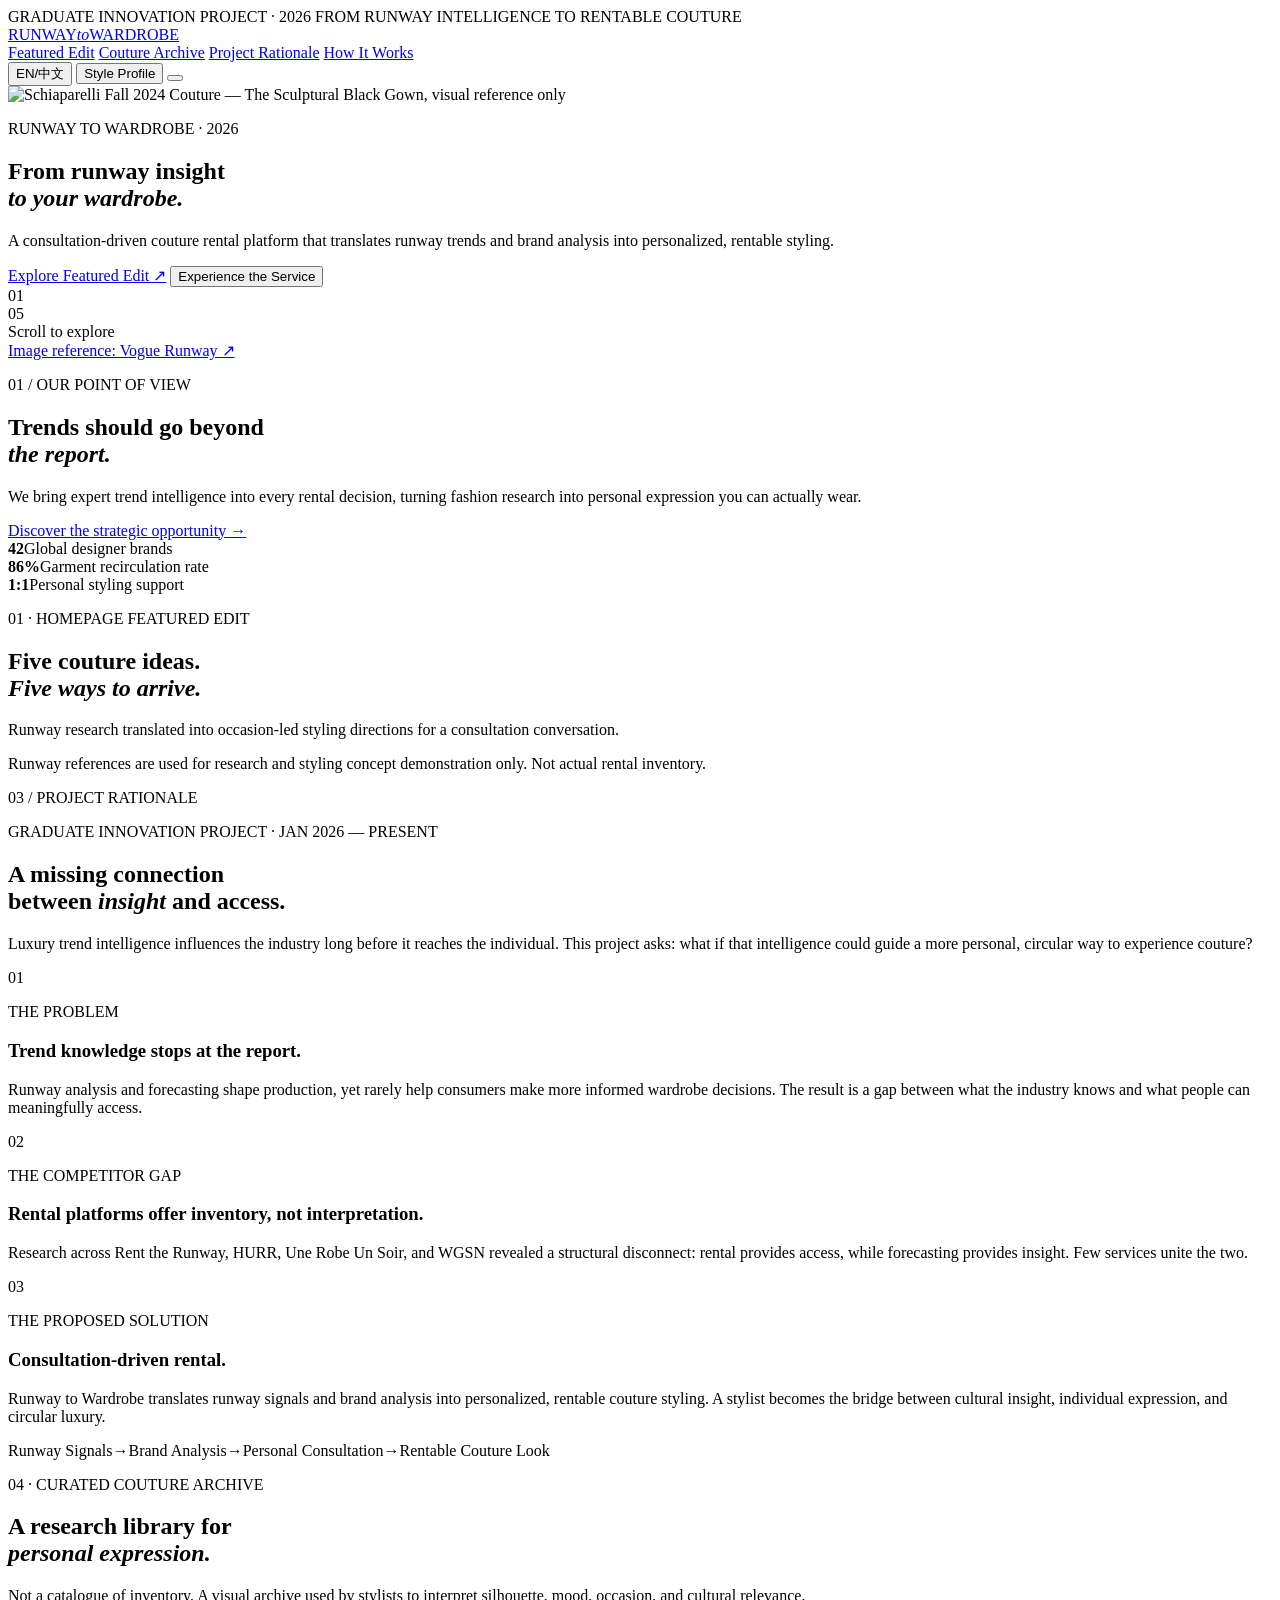
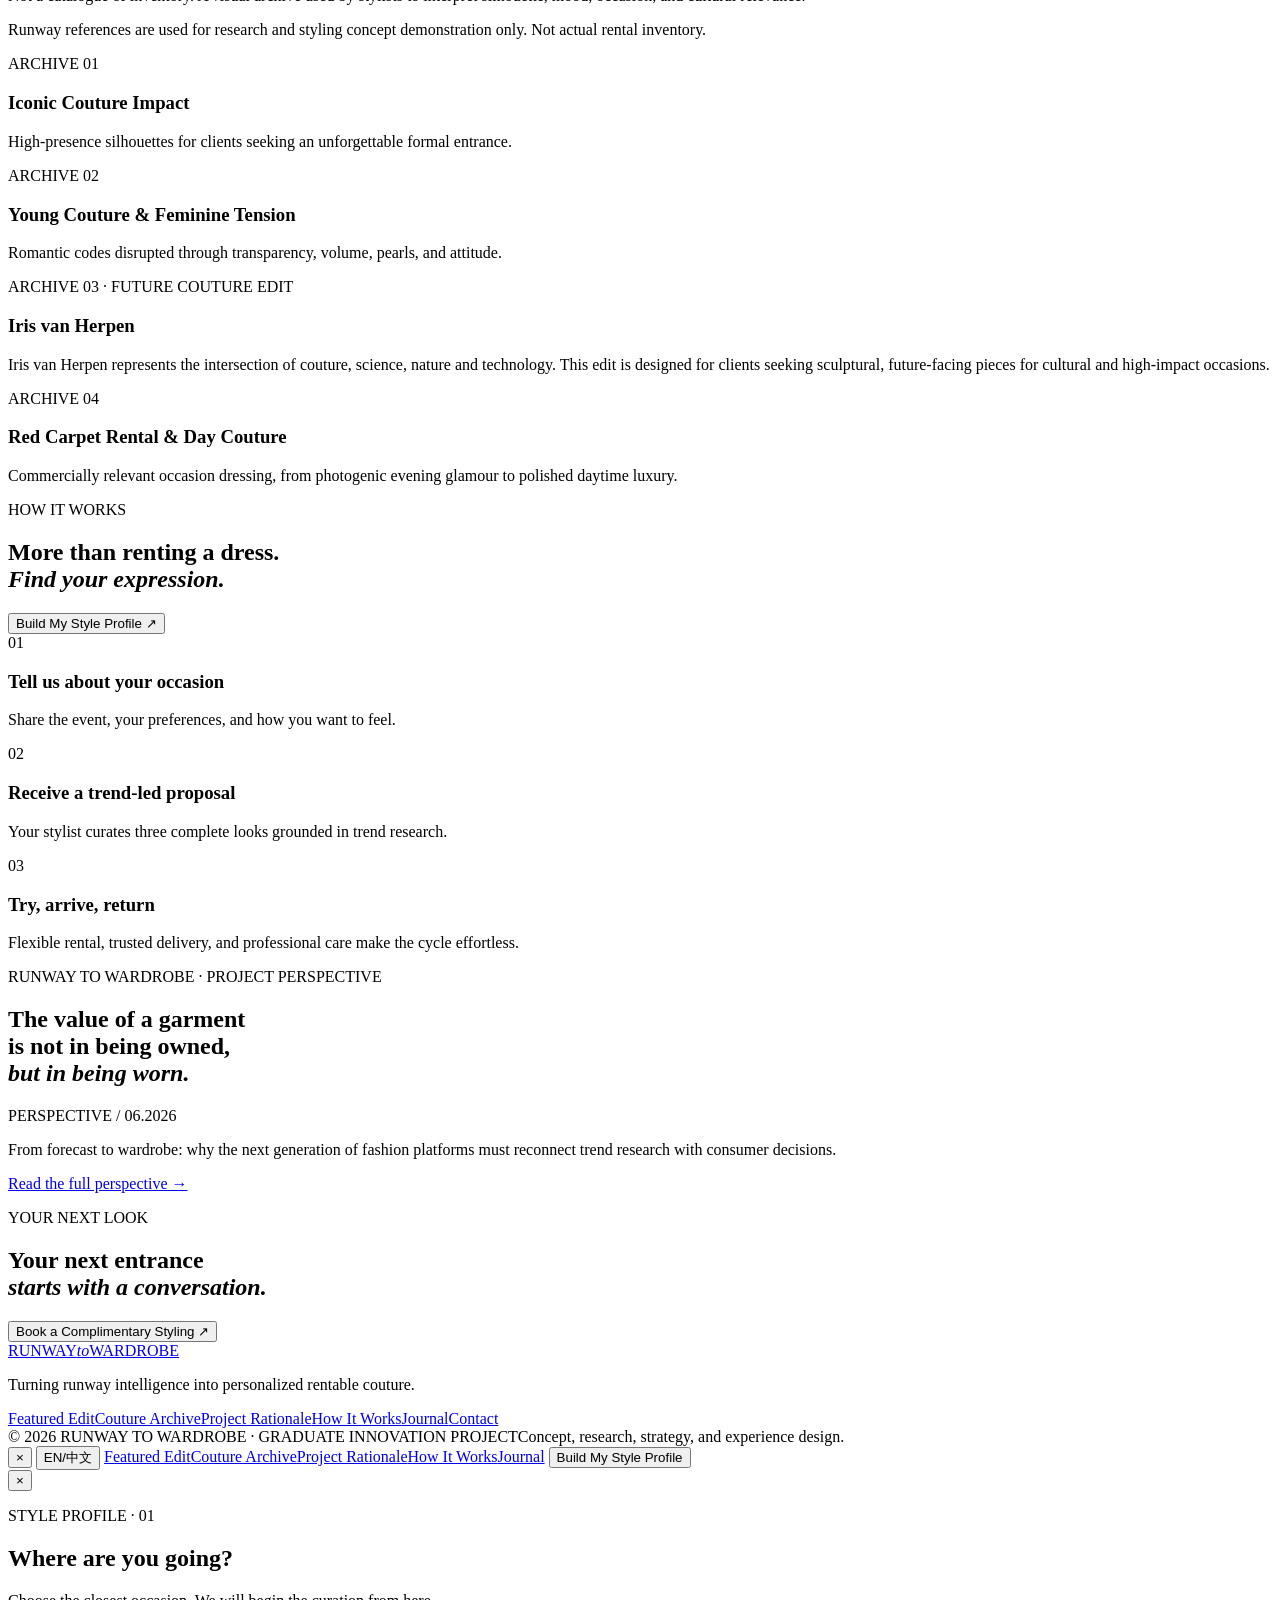
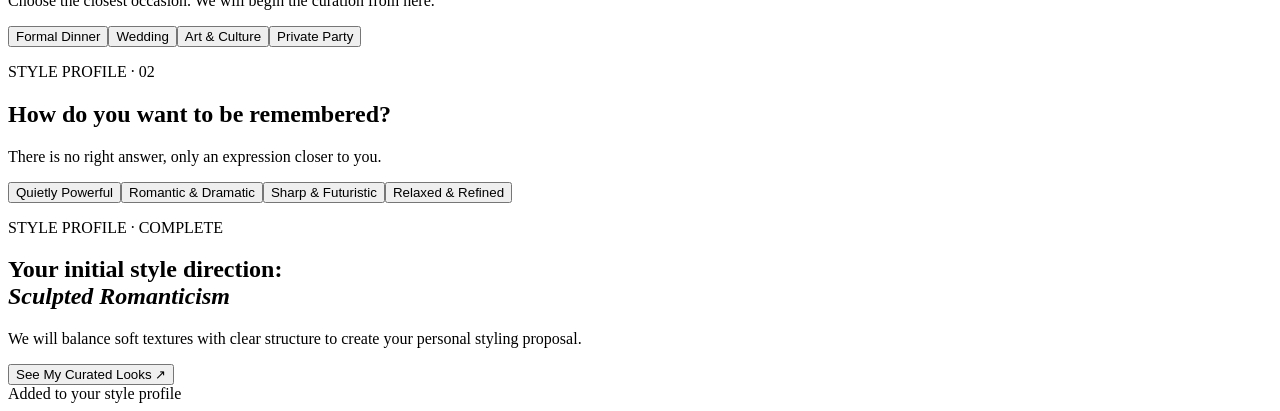
==== index.html @ 376eda01 "Rename github-pages-upload/index.html to index.html" ====
<!DOCTYPE html>
<html lang="en">
<head>
  <meta charset="UTF-8">
  <meta name="viewport" content="width=device-width, initial-scale=1.0">
  <meta name="description" content="Runway to Wardrobe - Turning runway intelligence into personalized rentable couture">
  <title>Runway to Wardrobe | Graduate Innovation Project</title>
  <link rel="preconnect" href="https://fonts.googleapis.com">
  <link rel="preconnect" href="https://fonts.gstatic.com" crossorigin>
  <link href="https://fonts.googleapis.com/css2?family=DM+Sans:wght@300;400;500;600&family=Noto+Sans+SC:wght@300;400;500;600&family=Playfair+Display:ital,wght@0,500;0,600;1,500&display=swap" rel="stylesheet">
  <link rel="stylesheet" href="styles.css">
</head>
<body>
  <div class="announcement">
    <span>GRADUATE INNOVATION PROJECT · 2026</span>
    <span class="announcement-dot"></span>
    <span>FROM RUNWAY INTELLIGENCE TO RENTABLE COUTURE</span>
  </div>

  <header class="site-header">
    <a class="logo" href="#"><span class="logo-line">RUNWAY</span><i>to</i><span class="logo-line">WARDROBE</span></a>
    <nav class="desktop-nav" aria-label="Main navigation">
      <a href="#edit">Featured Edit</a>
      <a href="#archive">Couture Archive</a>
      <a href="#rationale">Project Rationale</a>
      <a href="#how">How It Works</a>
    </nav>
    <div class="header-actions">
      <button class="language-toggle" aria-label="Switch language"><span class="lang-en active">EN</span><span>/</span><span class="lang-zh">中文</span></button>
      <button class="text-button quiz-trigger">Style Profile</button>
      <button class="menu-button" aria-label="Open menu"><span></span><span></span></button>
    </div>
  </header>

  <main>
    <section class="hero">
      <img src="https://assets.vogue.com/photos/667998fcb487fb6923e41e85/master/w_960,c_limit/00015-schiaparelli-fall-2024-couture-credit-brand.jpg" data-fallback="assets/schiaparelli-fall-2024-sculptural-black-gown.jpg" alt="Schiaparelli Fall 2024 Couture — The Sculptural Black Gown, visual reference only" class="hero-image">
      <div class="hero-overlay"></div>
      <div class="hero-content">
        <p class="eyebrow light">RUNWAY TO WARDROBE · 2026</p>
        <h1>From runway insight<br><em>to your wardrobe.</em></h1>
        <p class="hero-copy">A consultation-driven couture rental platform that translates runway trends and brand analysis into personalized, rentable styling.</p>
        <div class="hero-actions">
          <a href="#edit" class="button button-light">Explore Featured Edit <span>↗</span></a>
          <button class="button button-ghost quiz-trigger">Experience the Service</button>
        </div>
      </div>
      <div class="hero-side">
        <span>01</span>
        <div class="vertical-line"></div>
        <span>05</span>
      </div>
      <div class="scroll-cue"><span></span>Scroll to explore</div>
      <a class="hero-credit" href="https://www.vogue.com/fashion-shows/fall-2024-couture/schiaparelli/slideshow/collection" target="_blank" rel="noreferrer">Image reference: Vogue Runway ↗</a>
    </section>

    <section class="manifesto">
      <p class="section-index">01 / OUR POINT OF VIEW</p>
      <div class="manifesto-copy">
        <h2>Trends should go beyond<br><em>the report.</em></h2>
        <div>
          <p>We bring expert trend intelligence into every rental decision, turning fashion research into personal expression you can actually wear.</p>
          <a class="arrow-link" href="#rationale">Discover the strategic opportunity <span>→</span></a>
        </div>
      </div>
      <div class="stats">
        <div><strong>42</strong><span>Global designer brands</span></div>
        <div><strong>86%</strong><span>Garment recirculation rate</span></div>
        <div><strong>1:1</strong><span>Personal styling support</span></div>
      </div>
    </section>

    <section class="featured-edit" id="edit">
      <div class="archive-heading">
        <div><p class="eyebrow">01 · HOMEPAGE FEATURED EDIT</p><h2>Five couture ideas.<br><em>Five ways to arrive.</em></h2></div>
        <p>Runway research translated into occasion-led styling directions for a consultation conversation.</p>
      </div>
      <div class="featured-grid" id="featured-grid"></div>
      <p class="archive-disclaimer">Runway references are used for research and styling concept demonstration only. Not actual rental inventory.</p>
    </section>

    <section class="rationale-section" id="rationale">
      <div class="rationale-title">
        <p class="section-index">03 / PROJECT RATIONALE</p>
        <div>
          <p class="eyebrow">GRADUATE INNOVATION PROJECT · JAN 2026 — PRESENT</p>
          <h2>A missing connection<br>between <em>insight</em> and access.</h2>
        </div>
        <p class="rationale-lede">Luxury trend intelligence influences the industry long before it reaches the individual. This project asks: what if that intelligence could guide a more personal, circular way to experience couture?</p>
      </div>
      <div class="rationale-grid">
        <article>
          <span class="rationale-number">01</span>
          <p class="eyebrow">THE PROBLEM</p>
          <h3>Trend knowledge stops at the report.</h3>
          <p>Runway analysis and forecasting shape production, yet rarely help consumers make more informed wardrobe decisions. The result is a gap between what the industry knows and what people can meaningfully access.</p>
        </article>
        <article>
          <span class="rationale-number">02</span>
          <p class="eyebrow">THE COMPETITOR GAP</p>
          <h3>Rental platforms offer inventory, not interpretation.</h3>
          <p>Research across Rent the Runway, HURR, Une Robe Un Soir, and WGSN revealed a structural disconnect: rental provides access, while forecasting provides insight. Few services unite the two.</p>
        </article>
        <article class="rationale-solution">
          <span class="rationale-number">03</span>
          <p class="eyebrow">THE PROPOSED SOLUTION</p>
          <h3>Consultation-driven rental.</h3>
          <p>Runway to Wardrobe translates runway signals and brand analysis into personalized, rentable couture styling. A stylist becomes the bridge between cultural insight, individual expression, and circular luxury.</p>
        </article>
      </div>
      <div class="strategy-flow" aria-label="Strategic service flow">
        <span>Runway Signals</span><b>→</b><span>Brand Analysis</span><b>→</b><span>Personal Consultation</span><b>→</b><span>Rentable Couture Look</span>
      </div>
    </section>

    <section class="archive-section" id="archive">
      <div class="archive-heading">
        <div><p class="eyebrow">04 · CURATED COUTURE ARCHIVE</p><h2>A research library for<br><em>personal expression.</em></h2></div>
        <p>Not a catalogue of inventory. A visual archive used by stylists to interpret silhouette, mood, occasion, and cultural relevance.</p>
      </div>
      <p class="archive-disclaimer prominent">Runway references are used for research and styling concept demonstration only. Not actual rental inventory.</p>

      <section class="archive-chapter">
        <div class="chapter-heading"><span>ARCHIVE 01</span><h3>Iconic Couture Impact</h3><p>High-presence silhouettes for clients seeking an unforgettable formal entrance.</p></div>
        <div class="archive-grid" id="iconic-grid"></div>
      </section>

      <section class="archive-chapter">
        <div class="chapter-heading"><span>ARCHIVE 02</span><h3>Young Couture & Feminine Tension</h3><p>Romantic codes disrupted through transparency, volume, pearls, and attitude.</p></div>
        <div class="archive-grid" id="young-grid"></div>
      </section>

      <section class="archive-chapter future-chapter">
        <div class="future-intro">
          <span>ARCHIVE 03 · FUTURE COUTURE EDIT</span>
          <h3>Iris van Herpen</h3>
          <p>Iris van Herpen represents the intersection of couture, science, nature and technology. This edit is designed for clients seeking sculptural, future-facing pieces for cultural and high-impact occasions.</p>
        </div>
        <div class="future-grid" id="future-grid"></div>
      </section>

      <section class="archive-chapter">
        <div class="chapter-heading"><span>ARCHIVE 04</span><h3>Red Carpet Rental & Day Couture</h3><p>Commercially relevant occasion dressing, from photogenic evening glamour to polished daytime luxury.</p></div>
        <div class="archive-grid" id="occasion-grid"></div>
      </section>
    </section>

    <section class="how-section" id="how">
      <div class="how-intro">
        <p class="eyebrow light">HOW IT WORKS</p>
        <h2>More than renting a dress.<br><em>Find your expression.</em></h2>
        <button class="button button-light quiz-trigger">Build My Style Profile <span>↗</span></button>
      </div>
      <div class="steps">
        <article><span>01</span><div><h3>Tell us about your occasion</h3><p>Share the event, your preferences, and how you want to feel.</p></div></article>
        <article><span>02</span><div><h3>Receive a trend-led proposal</h3><p>Your stylist curates three complete looks grounded in trend research.</p></div></article>
        <article><span>03</span><div><h3>Try, arrive, return</h3><p>Flexible rental, trusted delivery, and professional care make the cycle effortless.</p></div></article>
      </div>
    </section>

    <section class="journal" id="journal">
      <p class="eyebrow">RUNWAY TO WARDROBE · PROJECT PERSPECTIVE</p>
      <div class="journal-content">
        <h2>The value of a garment<br>is not in being owned,<br><em>but in being worn.</em></h2>
        <div class="journal-note"><span>PERSPECTIVE  /  06.2026</span><p>From forecast to wardrobe: why the next generation of fashion platforms must reconnect trend research with consumer decisions.</p><a href="#">Read the full perspective →</a></div>
      </div>
    </section>

    <section class="cta">
      <p class="eyebrow light">YOUR NEXT LOOK</p>
      <h2>Your next entrance<br><em>starts with a conversation.</em></h2>
      <button class="button button-light quiz-trigger">Book a Complimentary Styling <span>↗</span></button>
    </section>
  </main>

  <footer>
    <div class="footer-top"><a class="logo" href="#"><span class="logo-line">RUNWAY</span><i>to</i><span class="logo-line">WARDROBE</span></a><p>Turning runway intelligence into personalized rentable couture.</p></div>
    <div class="footer-links"><a href="#edit">Featured Edit</a><a href="#archive">Couture Archive</a><a href="#rationale">Project Rationale</a><a href="#how">How It Works</a><a href="#journal">Journal</a><a href="#">Contact</a></div>
    <div class="footer-bottom"><span>© 2026 RUNWAY TO WARDROBE · GRADUATE INNOVATION PROJECT</span><span>Concept, research, strategy, and experience design.</span></div>
  </footer>

  <div class="mobile-menu">
    <button class="menu-close" aria-label="Close menu">×</button>
    <button class="language-toggle mobile-language" aria-label="Switch language"><span class="lang-en active">EN</span><span>/</span><span class="lang-zh">中文</span></button>
    <a href="#edit">Featured Edit</a><a href="#archive">Couture Archive</a><a href="#rationale">Project Rationale</a><a href="#how">How It Works</a><a href="#journal">Journal</a>
    <button class="button button-dark quiz-trigger">Build My Style Profile</button>
  </div>

  <div class="modal-backdrop" aria-hidden="true">
    <div class="quiz-modal" role="dialog" aria-modal="true" aria-labelledby="quiz-title">
      <button class="modal-close" aria-label="Close">×</button>
      <div class="quiz-progress"><span></span><span></span><span></span></div>
      <div class="quiz-step active" data-step="1"><p class="eyebrow">STYLE PROFILE · 01</p><h2 id="quiz-title">Where are you going?</h2><p class="quiz-sub">Choose the closest occasion. We will begin the curation from here.</p><div class="option-grid"><button>Formal Dinner</button><button>Wedding</button><button>Art & Culture</button><button>Private Party</button></div></div>
      <div class="quiz-step" data-step="2"><p class="eyebrow">STYLE PROFILE · 02</p><h2>How do you want to be remembered?</h2><p class="quiz-sub">There is no right answer, only an expression closer to you.</p><div class="option-grid"><button>Quietly Powerful</button><button>Romantic & Dramatic</button><button>Sharp & Futuristic</button><button>Relaxed & Refined</button></div></div>
      <div class="quiz-step" data-step="3"><p class="eyebrow">STYLE PROFILE · COMPLETE</p><h2>Your initial style direction:<br><em>Sculpted Romanticism</em></h2><p class="quiz-sub">We will balance soft textures with clear structure to create your personal styling proposal.</p><button class="button button-dark finish-quiz">See My Curated Looks <span>↗</span></button></div>
    </div>
  </div>
  <div class="toast">Added to your style profile</div>
  <script src="script.js"></script>
</body>
</html>
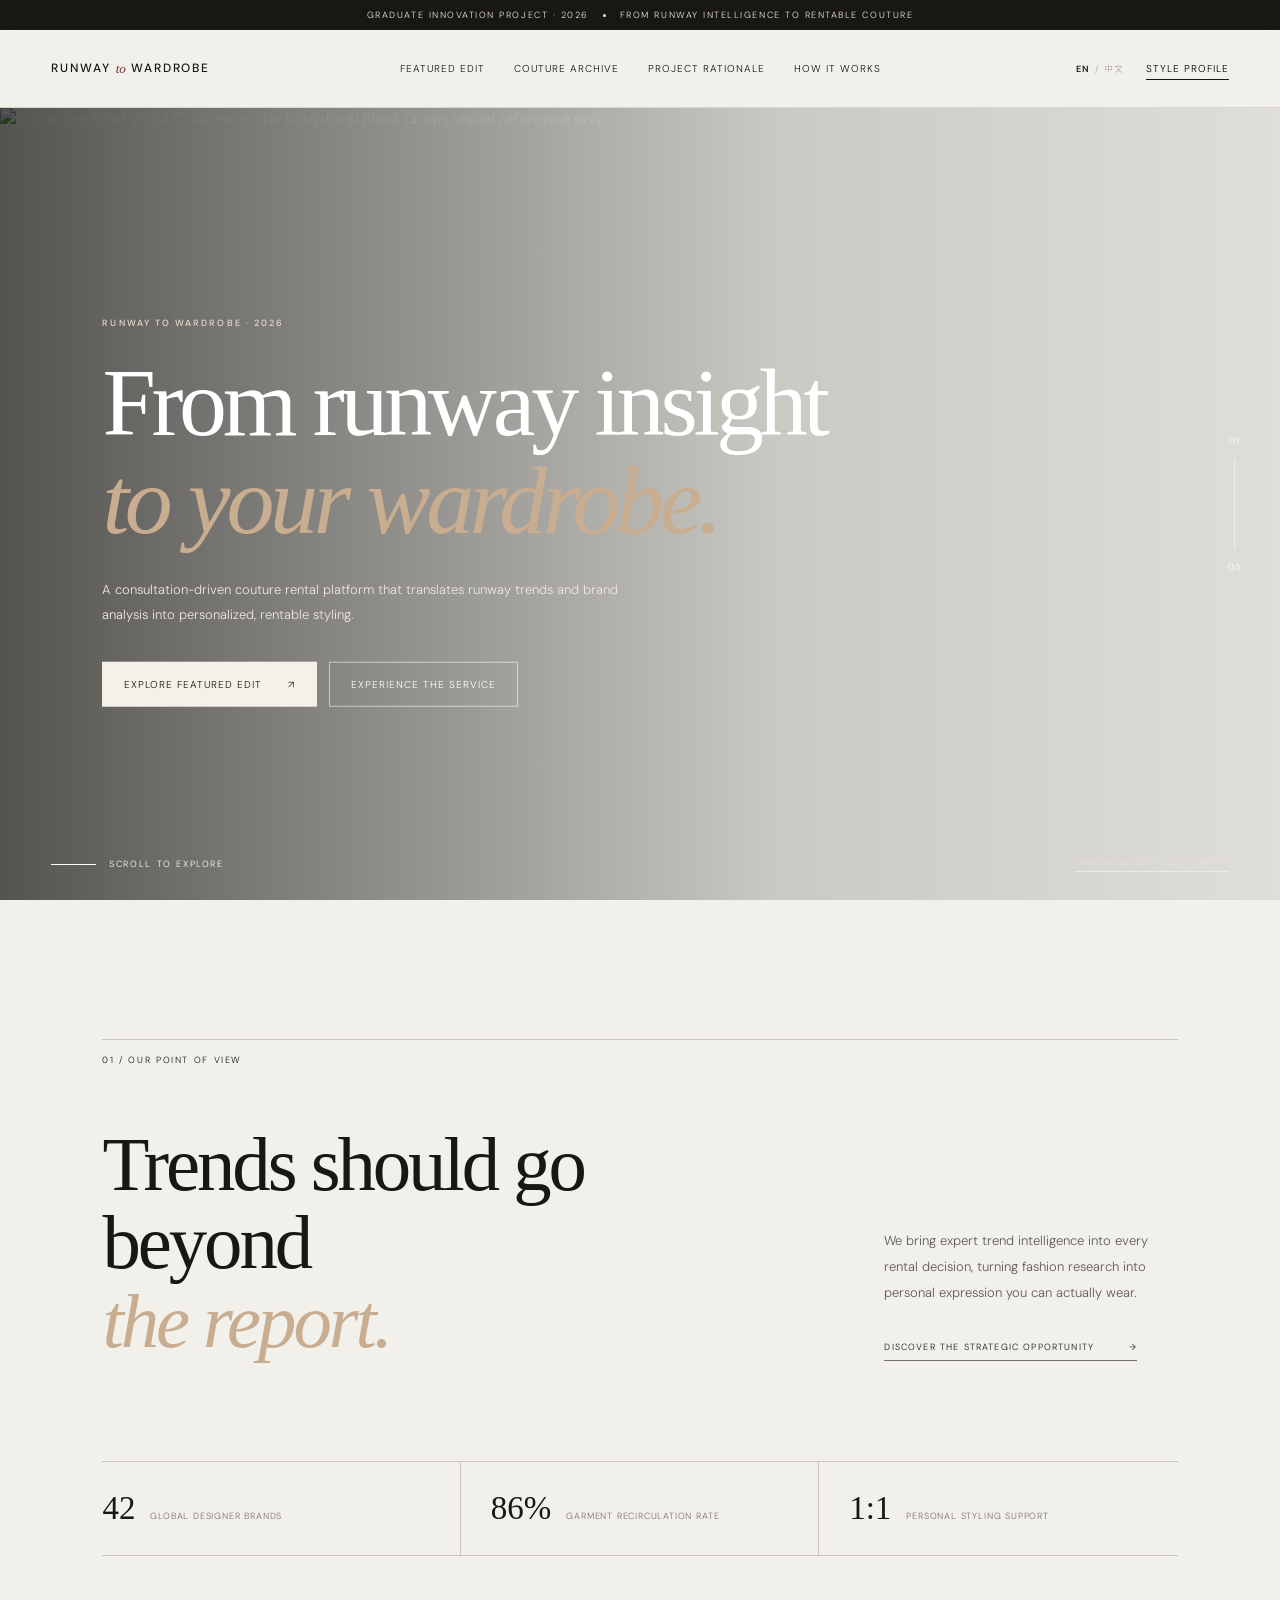
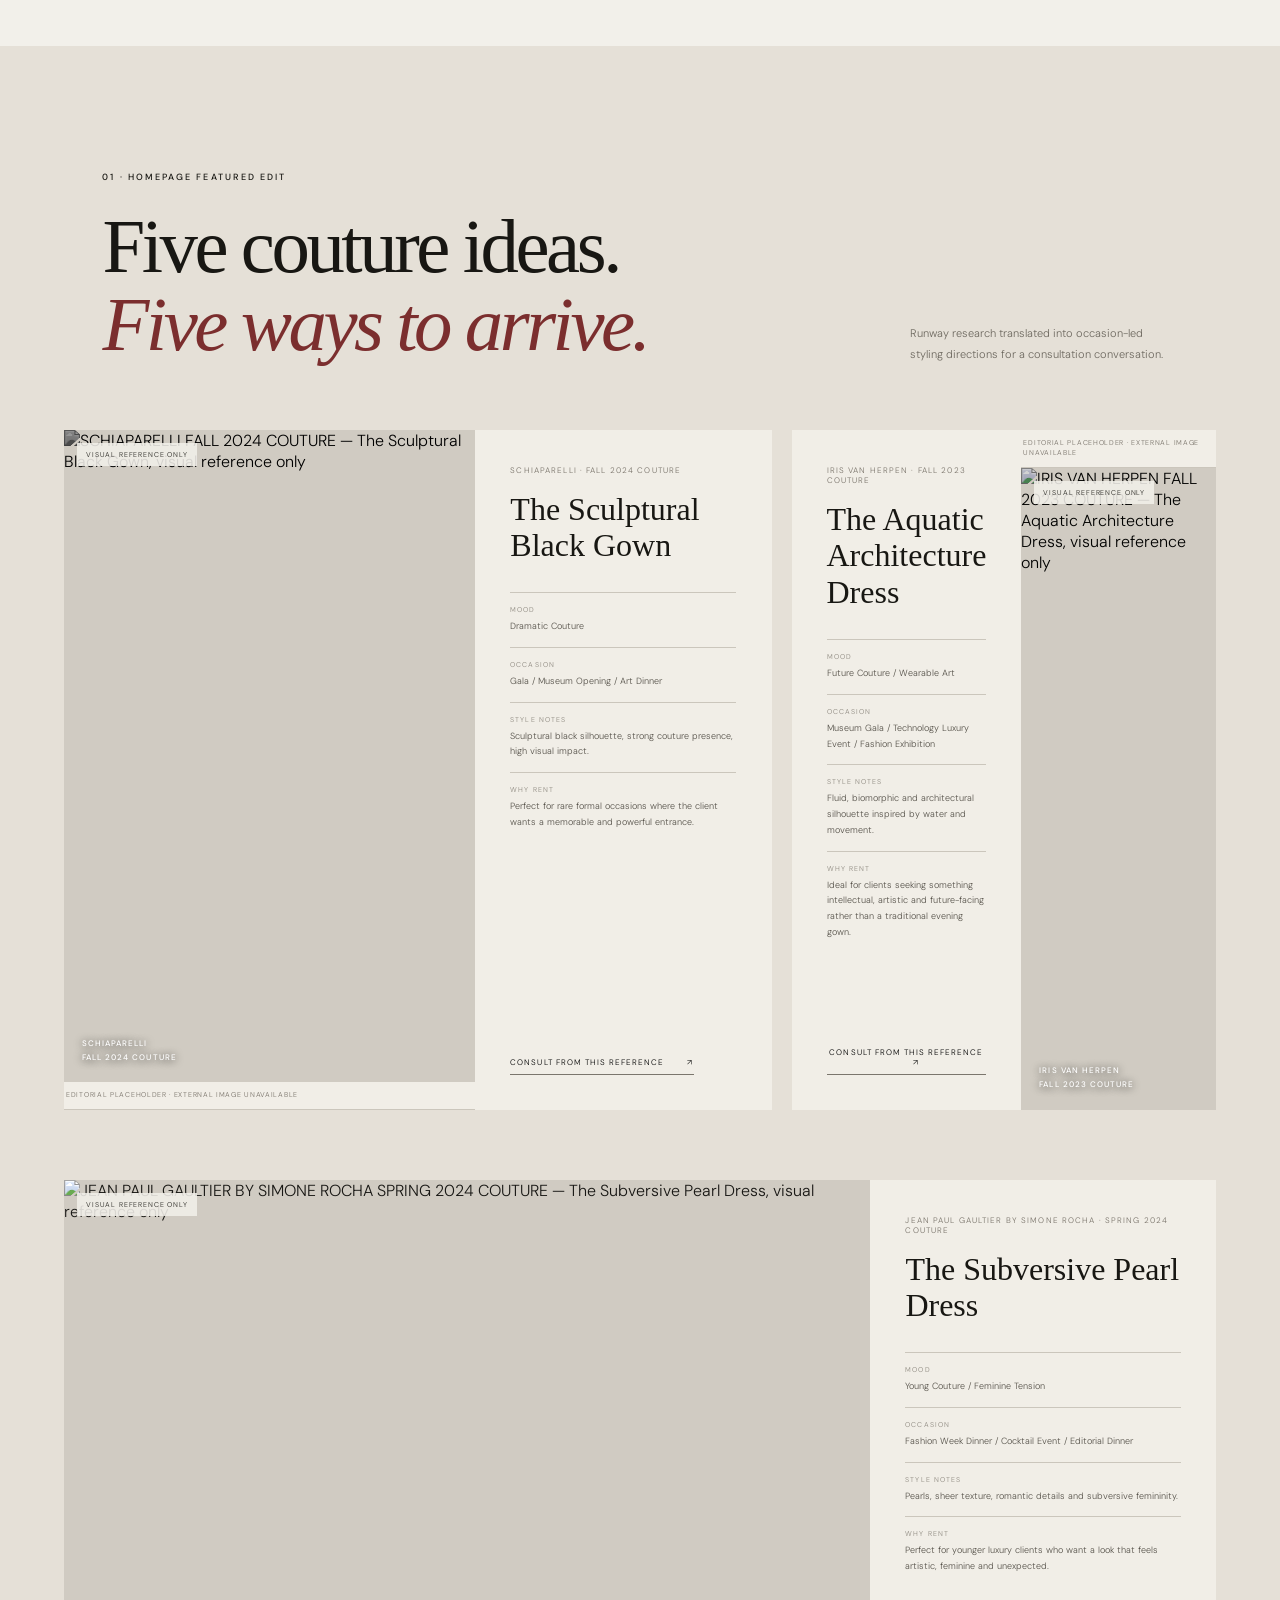
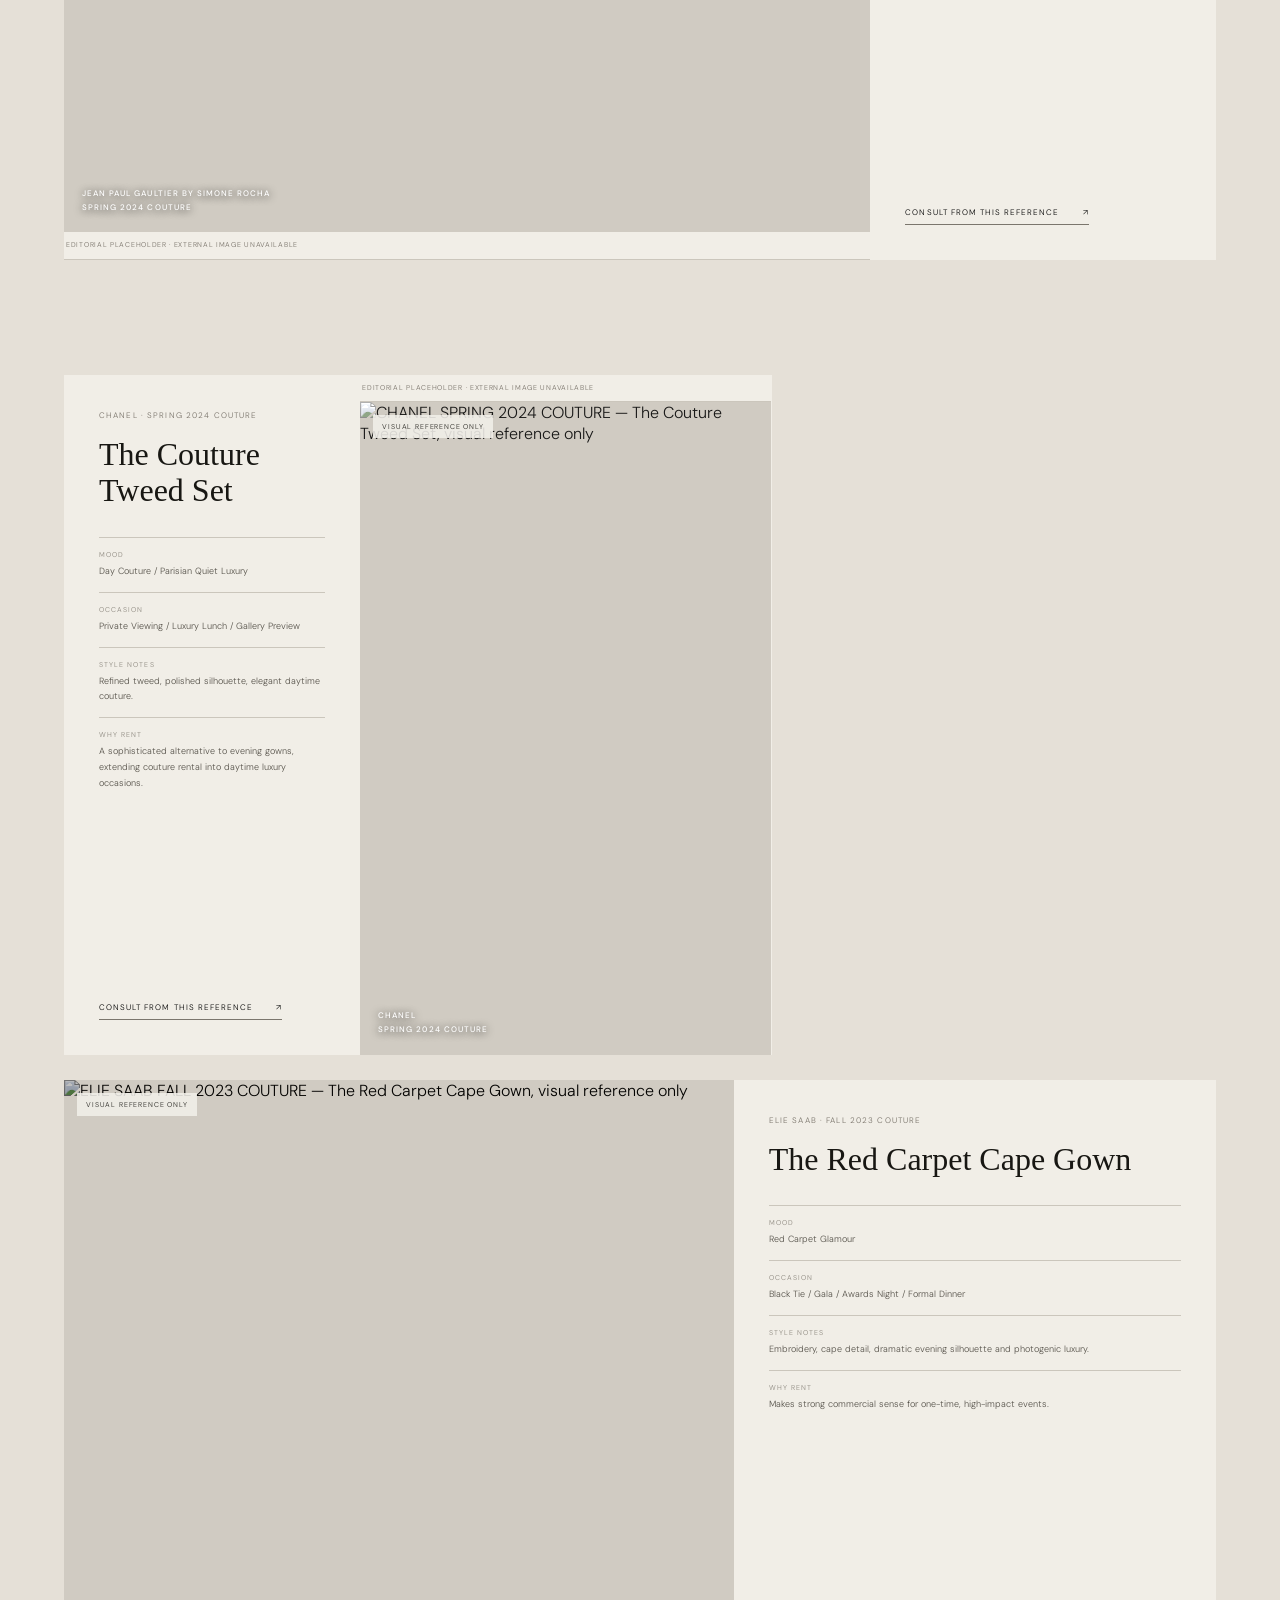
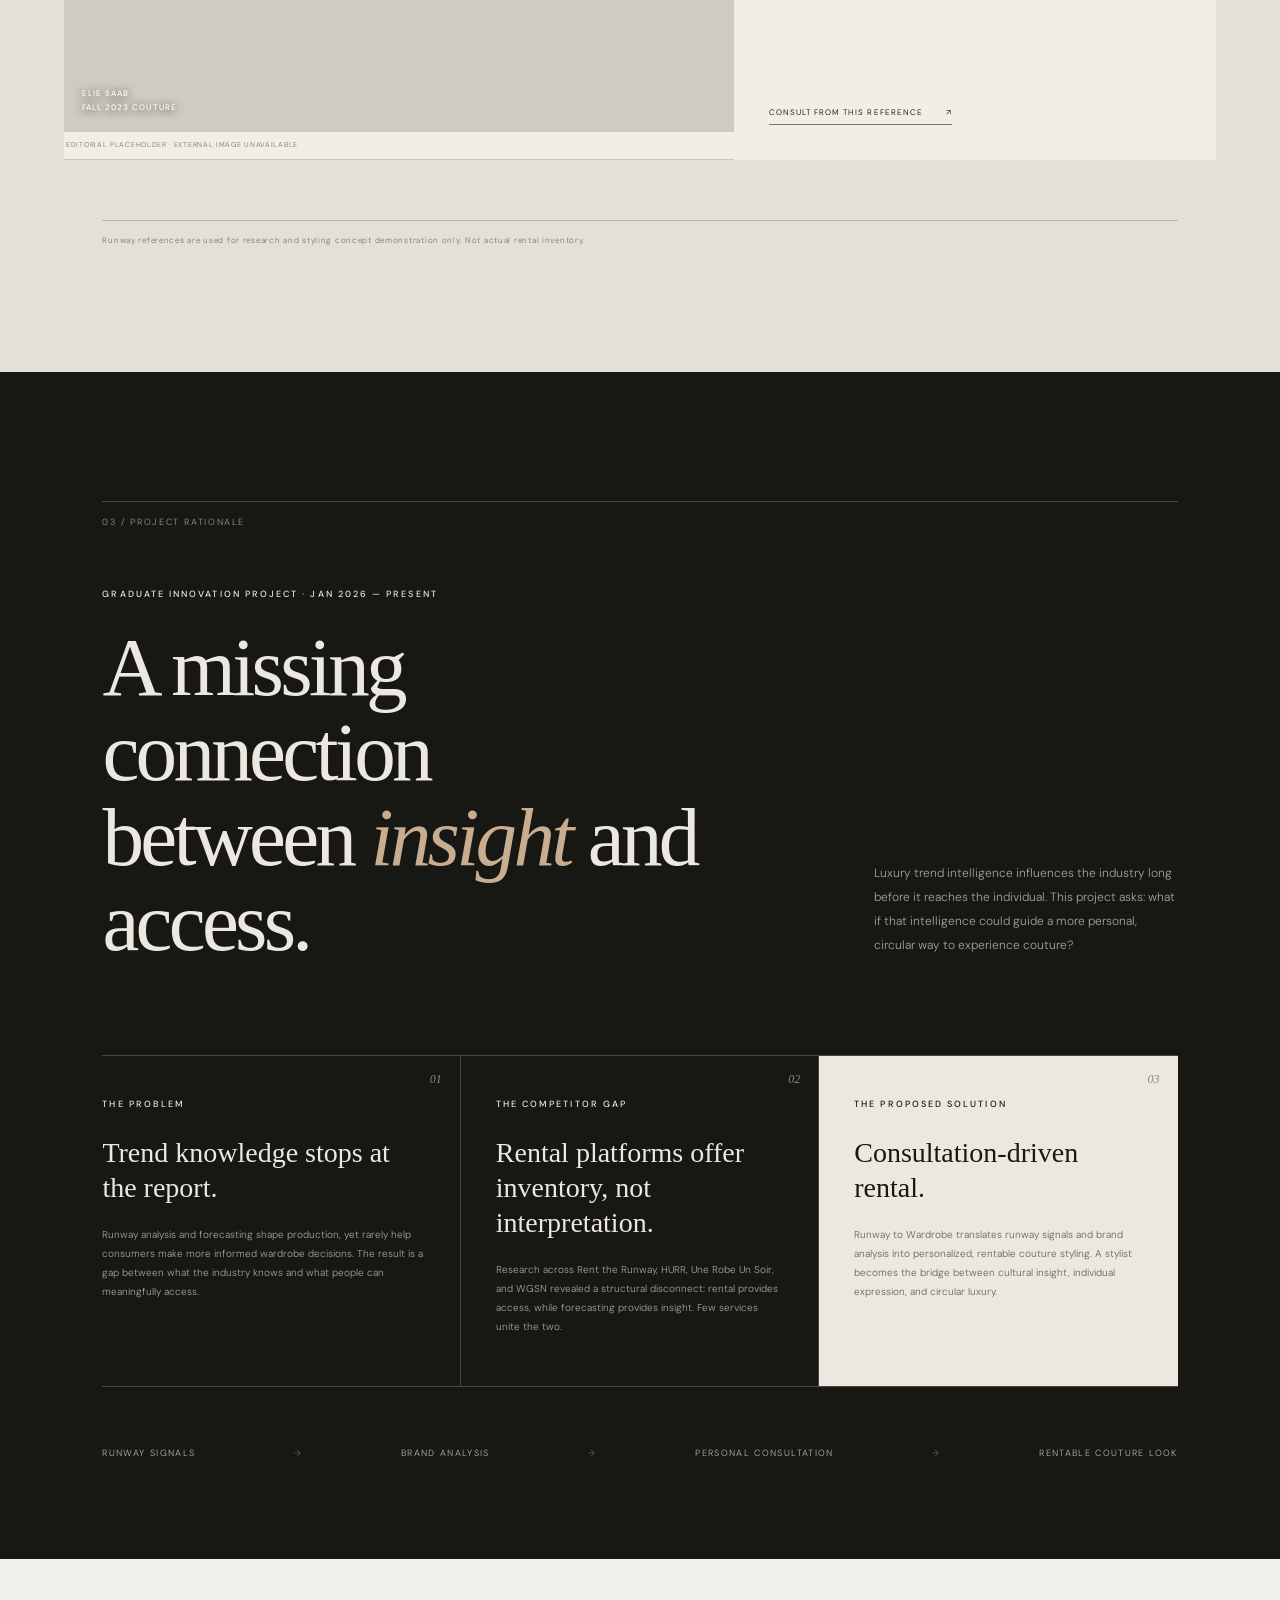
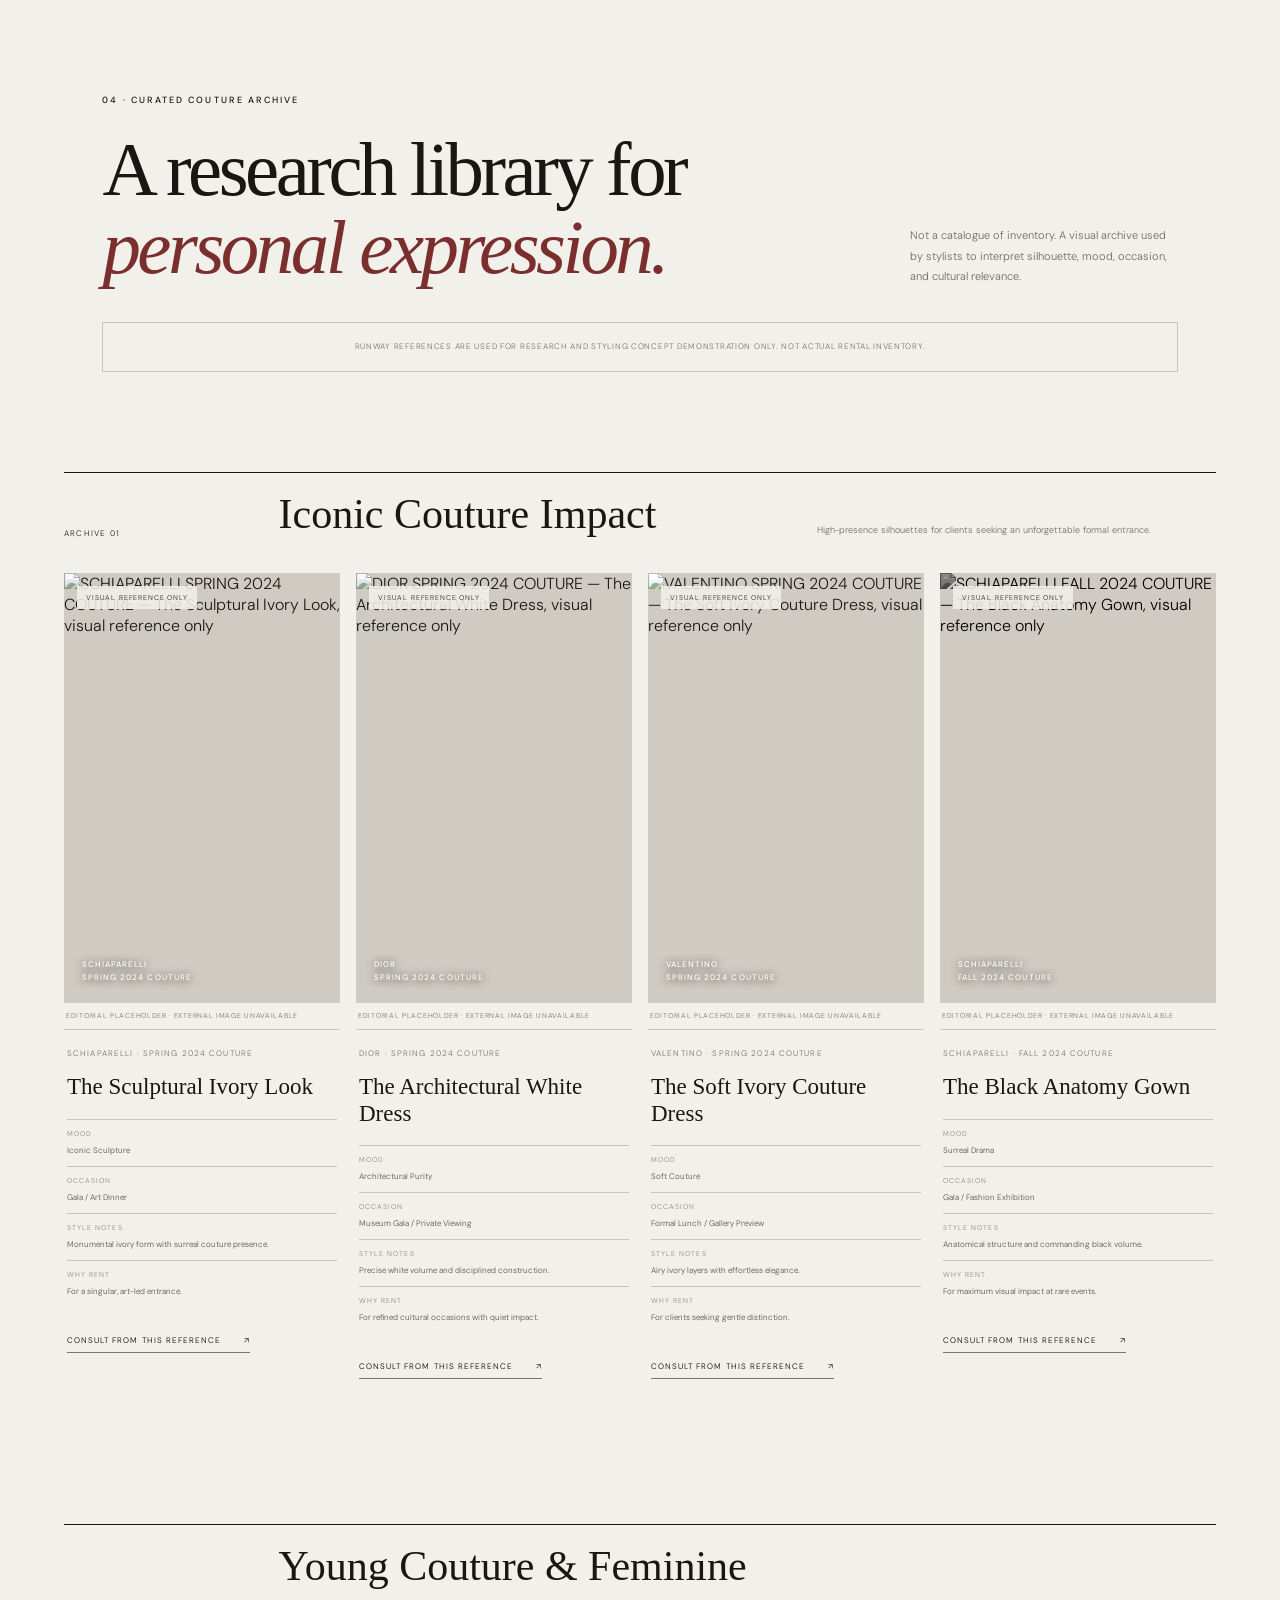
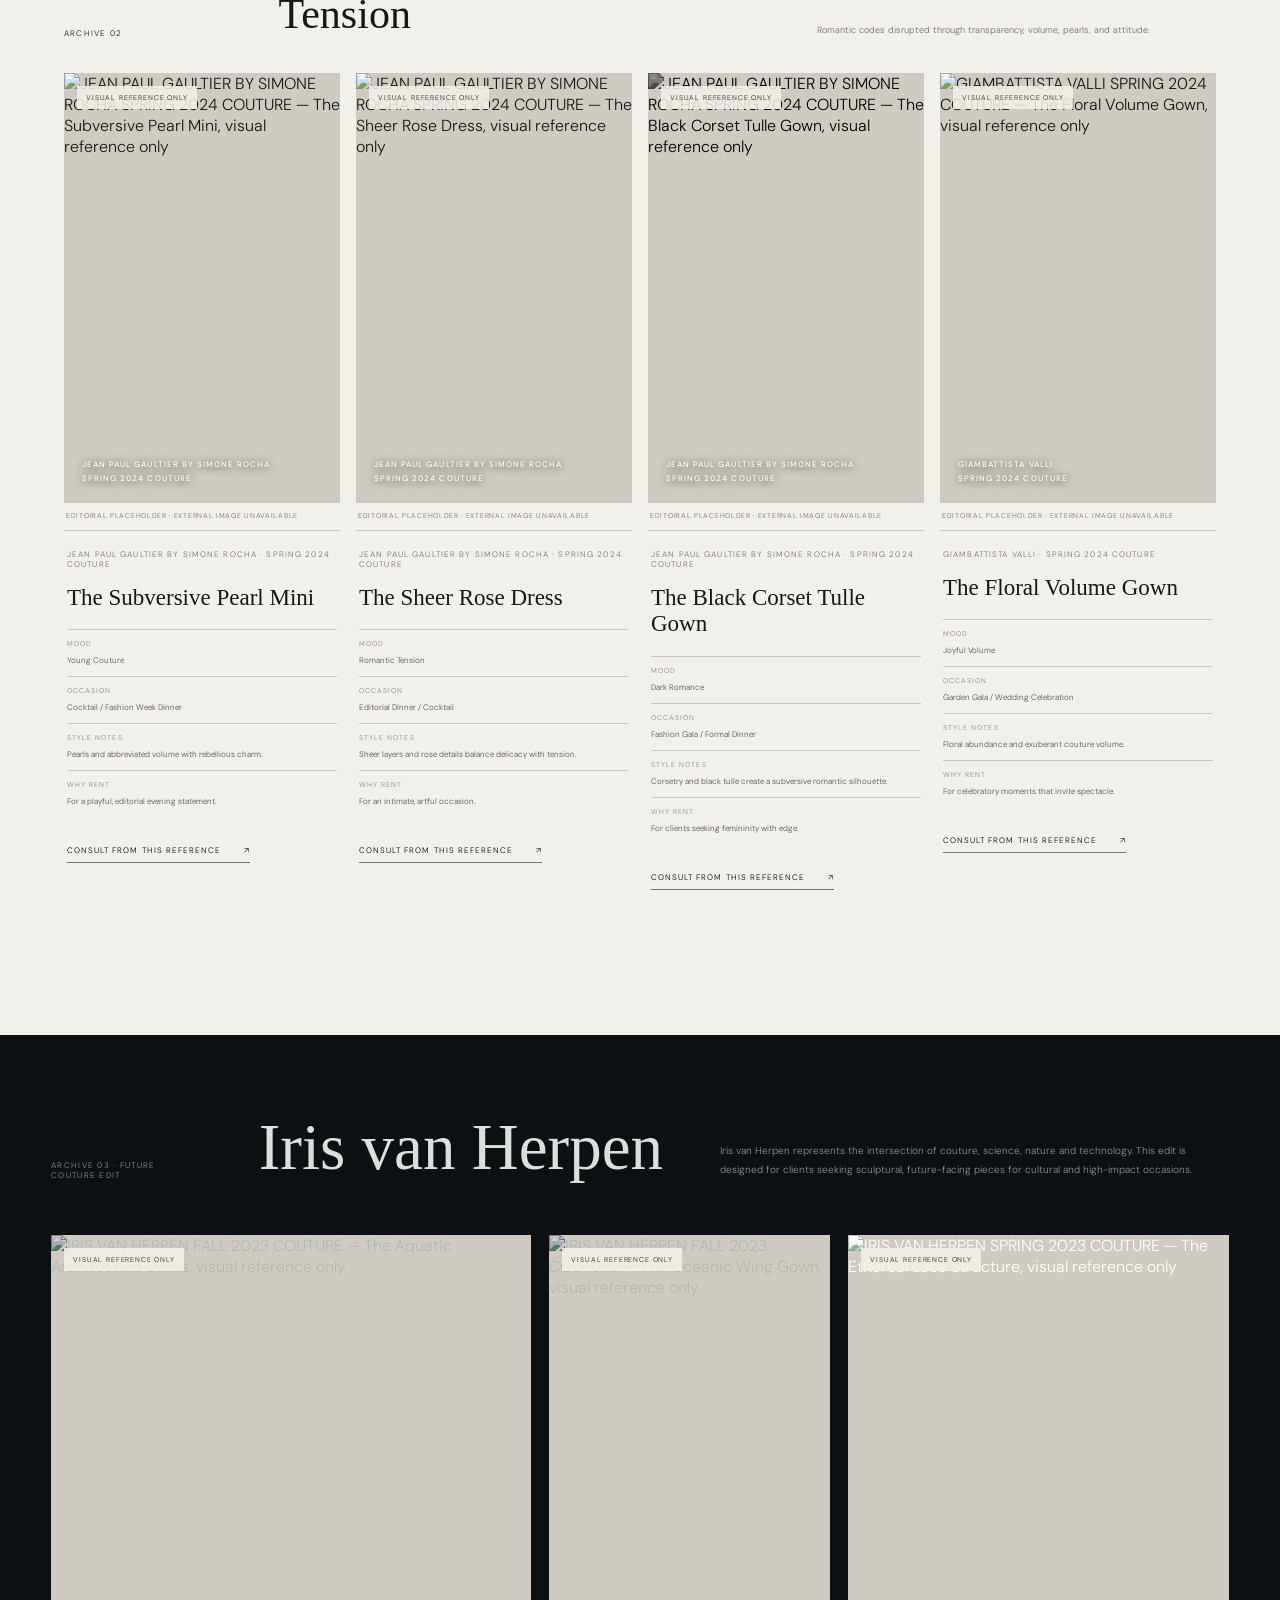
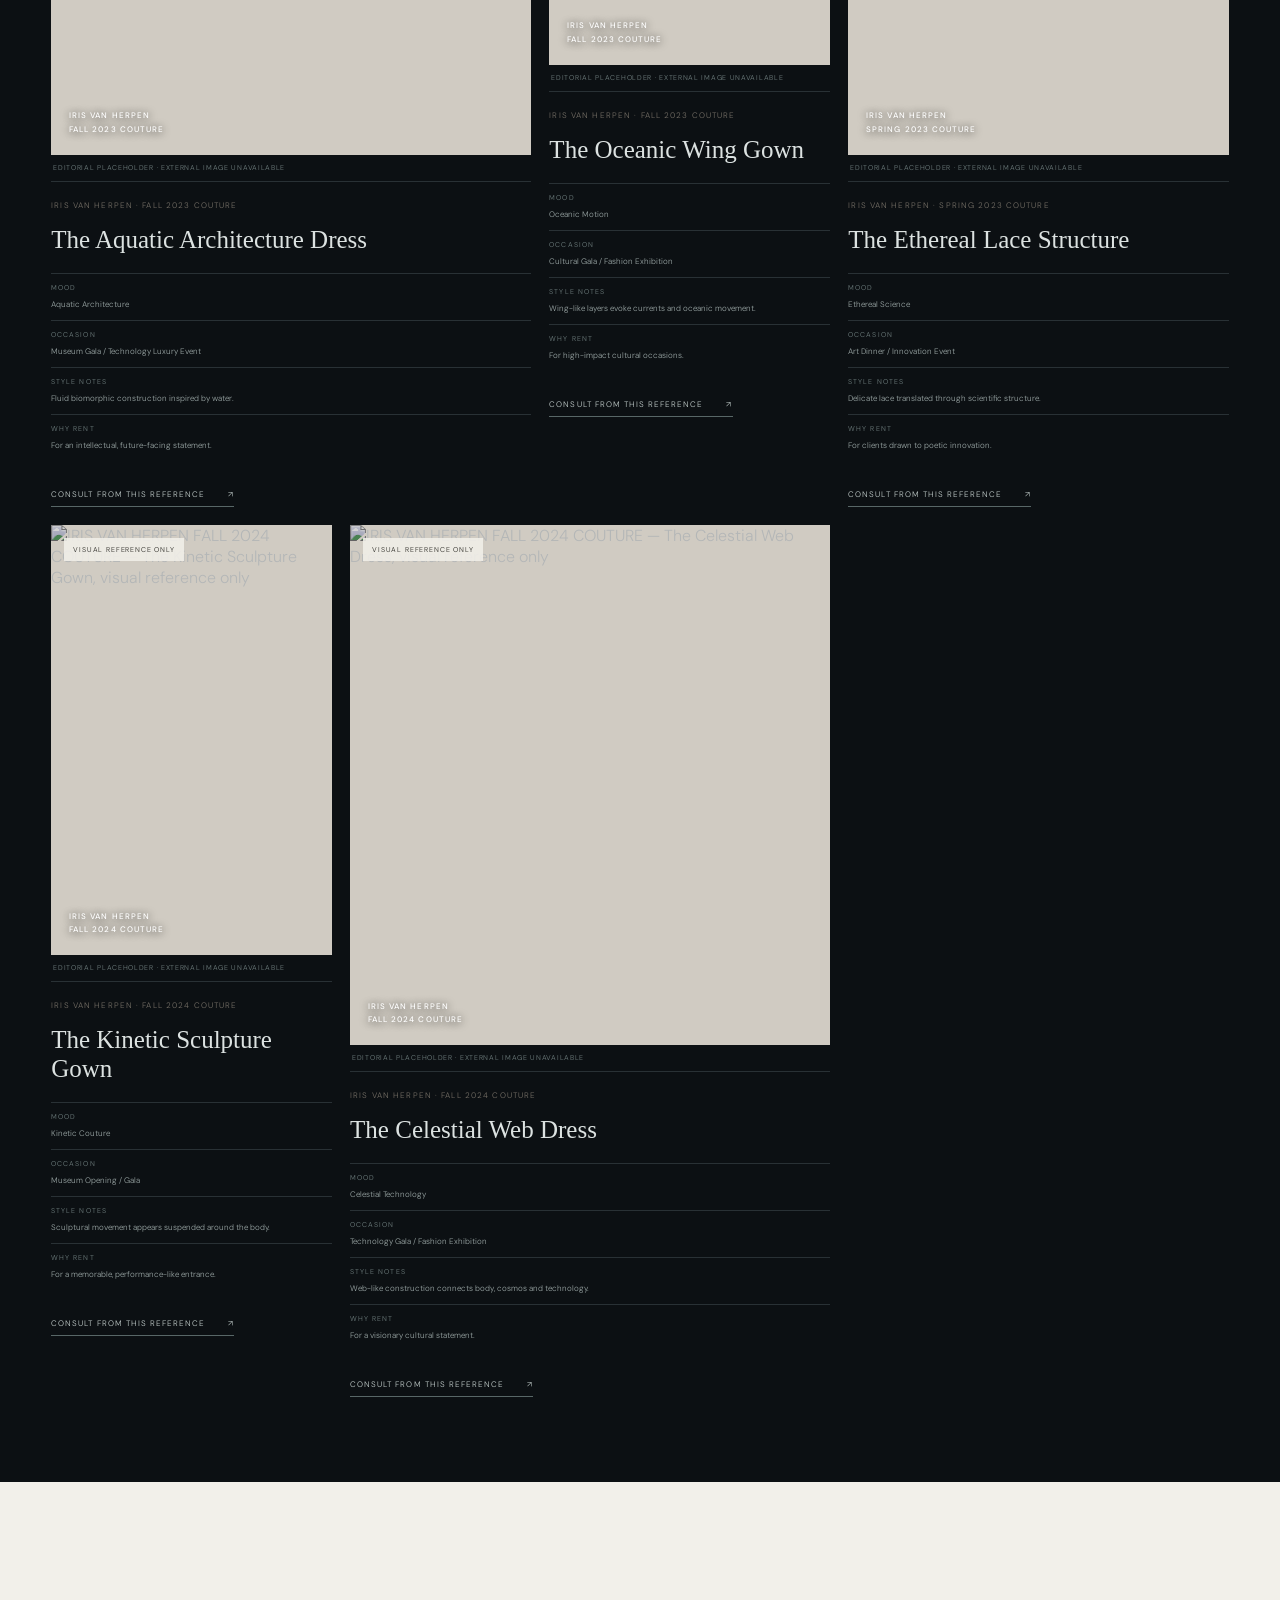
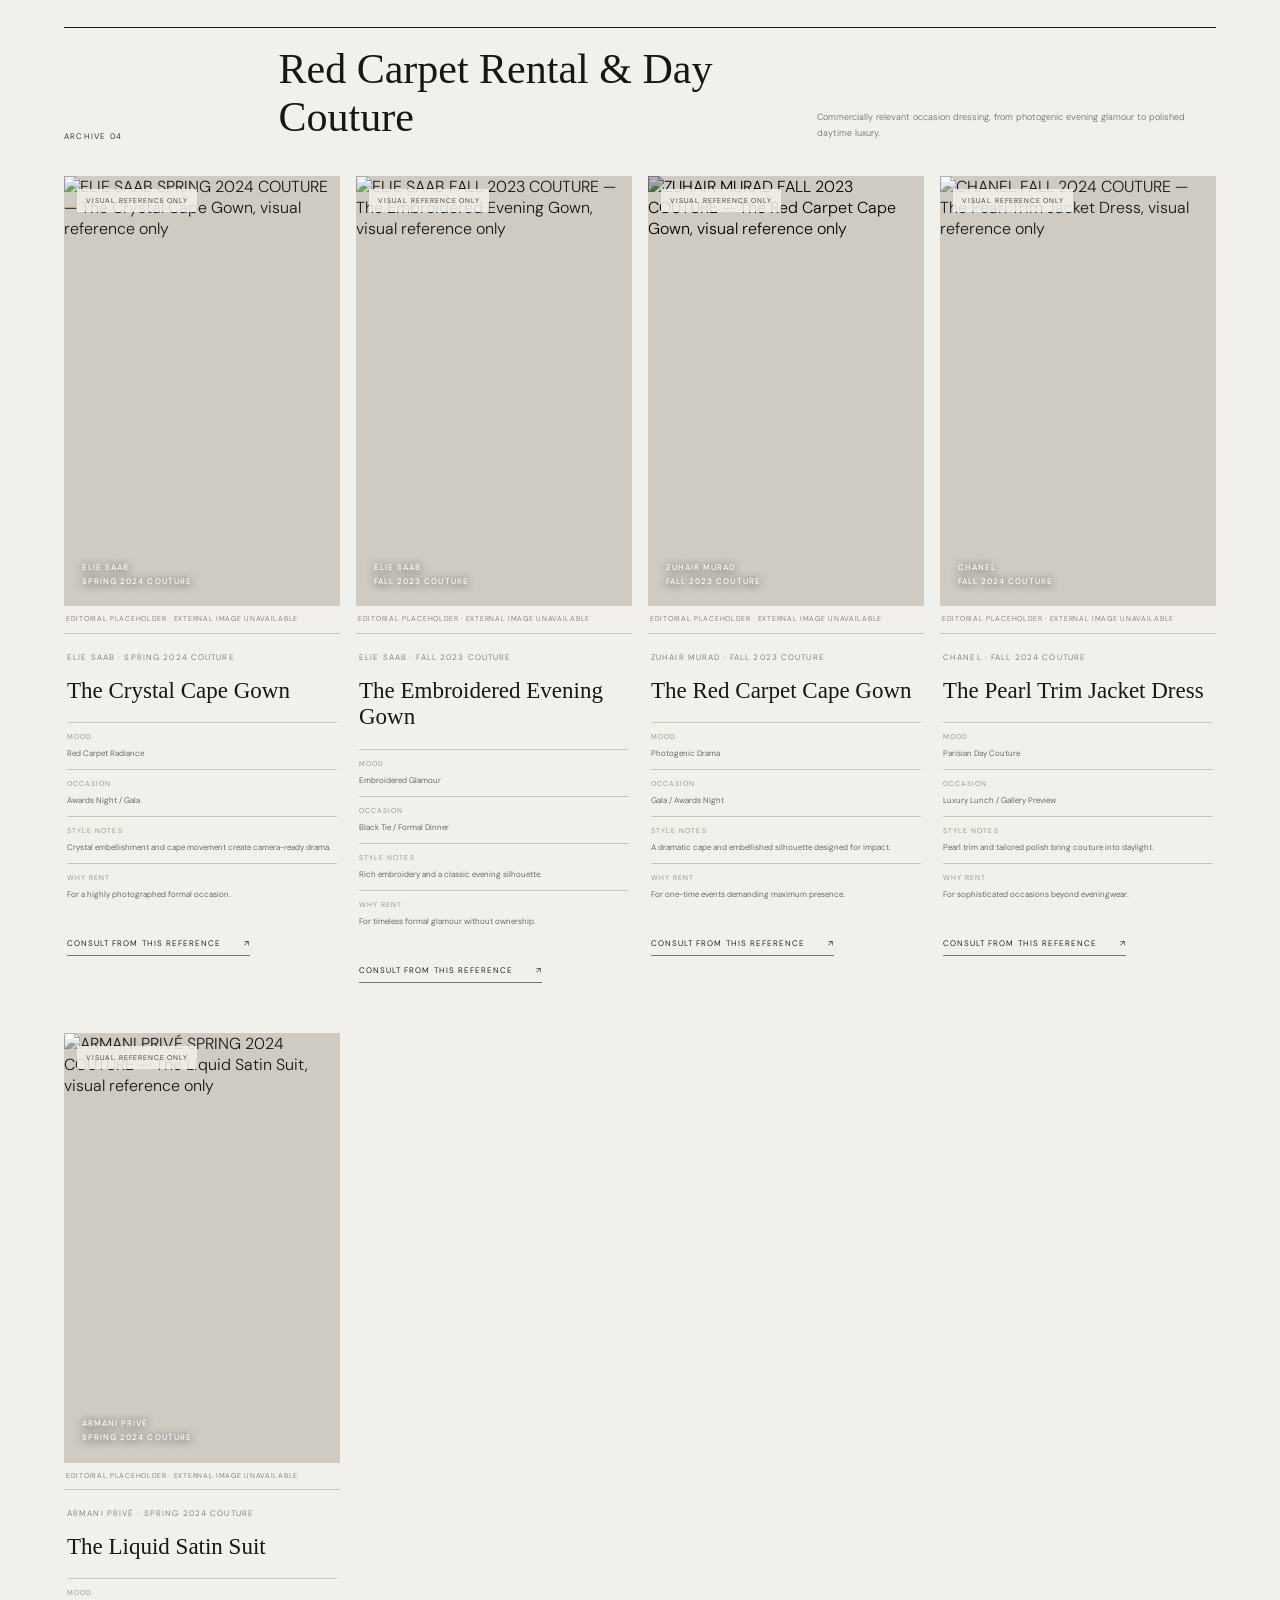
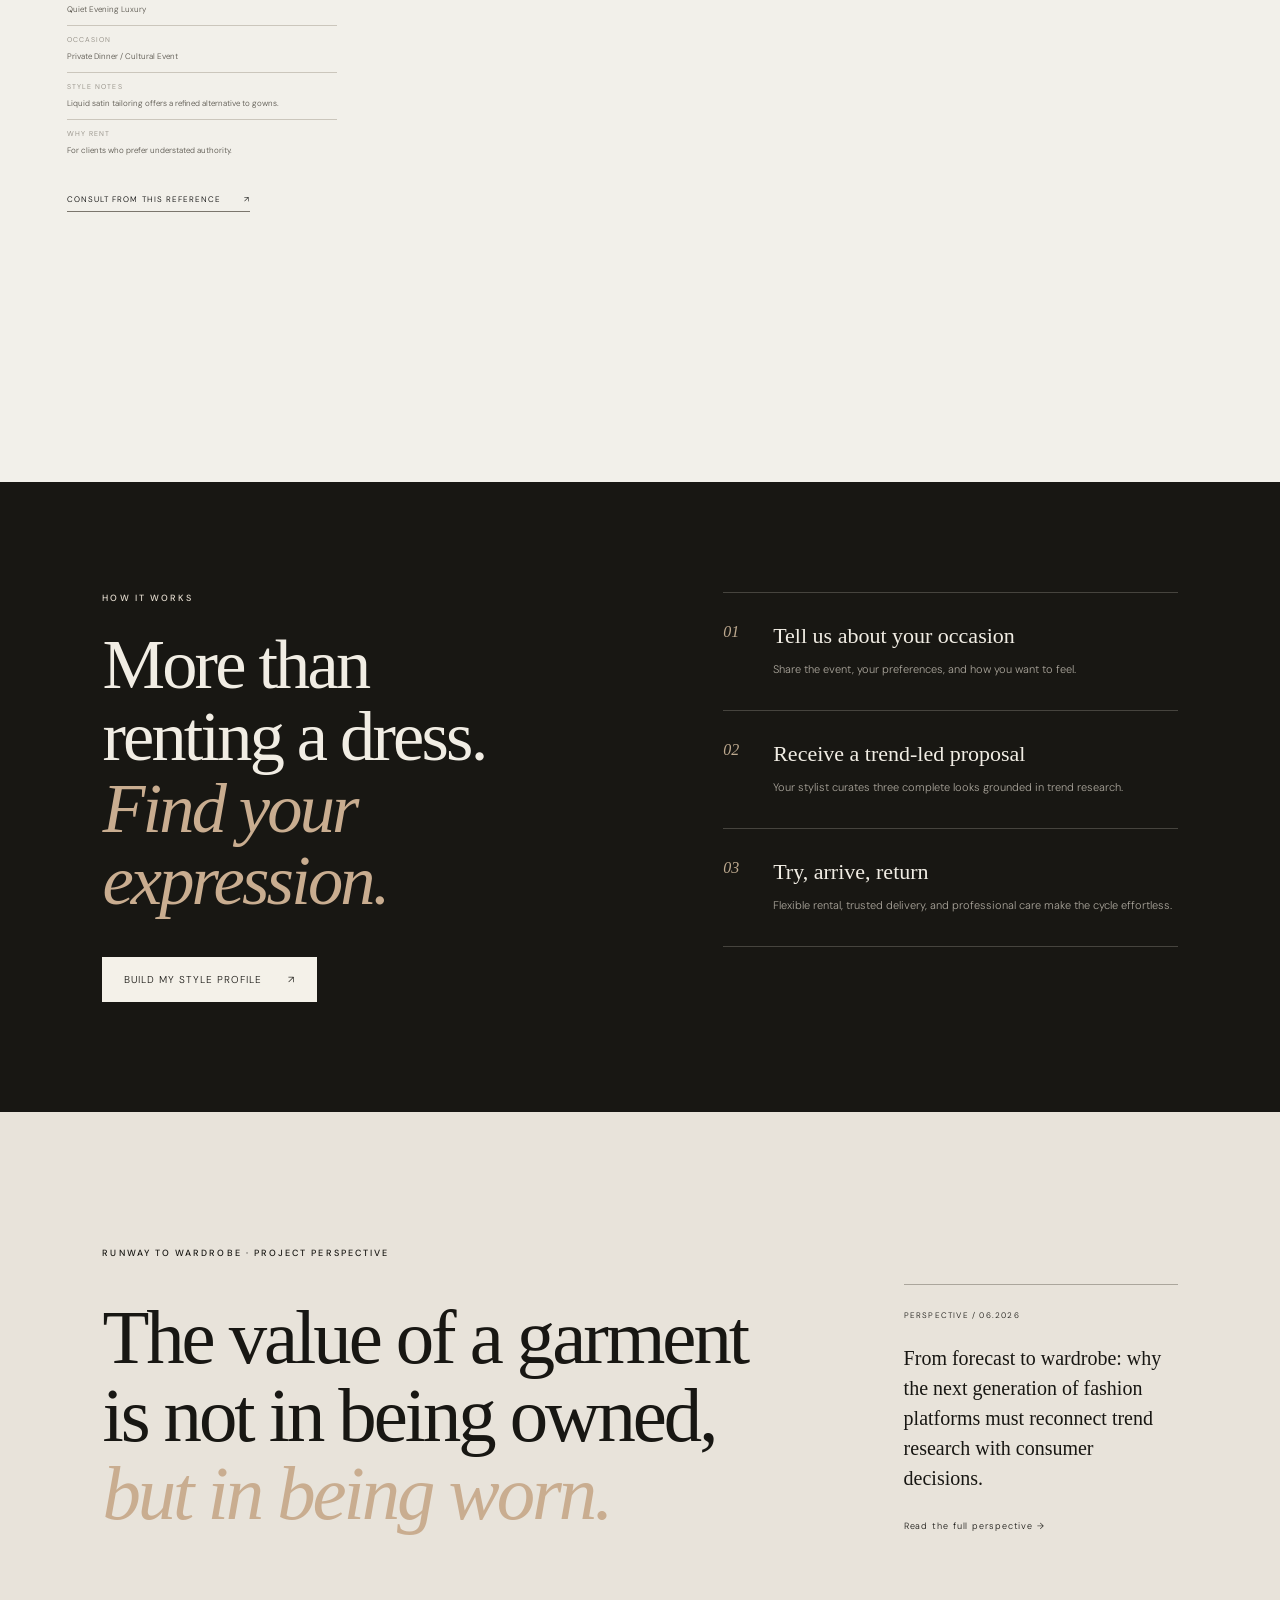
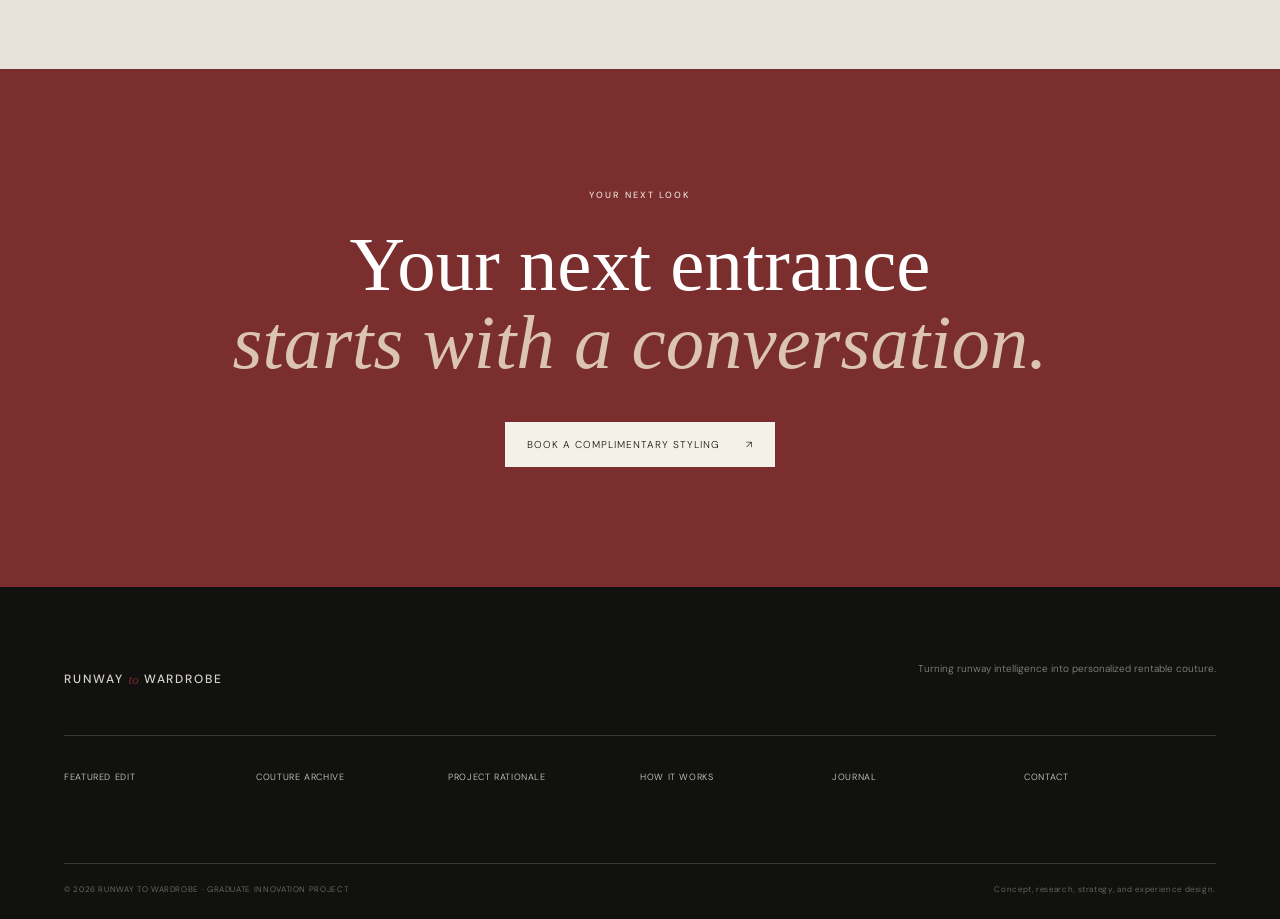
==== commit 0e889aa3: "Add files via upload" ====
--- a/index.html
+++ b/index.html
@@ -192,7 +192,16 @@
       <div class="quiz-progress"><span></span><span></span><span></span></div>
       <div class="quiz-step active" data-step="1"><p class="eyebrow">STYLE PROFILE · 01</p><h2 id="quiz-title">Where are you going?</h2><p class="quiz-sub">Choose the closest occasion. We will begin the curation from here.</p><div class="option-grid"><button>Formal Dinner</button><button>Wedding</button><button>Art & Culture</button><button>Private Party</button></div></div>
       <div class="quiz-step" data-step="2"><p class="eyebrow">STYLE PROFILE · 02</p><h2>How do you want to be remembered?</h2><p class="quiz-sub">There is no right answer, only an expression closer to you.</p><div class="option-grid"><button>Quietly Powerful</button><button>Romantic & Dramatic</button><button>Sharp & Futuristic</button><button>Relaxed & Refined</button></div></div>
-      <div class="quiz-step" data-step="3"><p class="eyebrow">STYLE PROFILE · COMPLETE</p><h2>Your initial style direction:<br><em>Sculpted Romanticism</em></h2><p class="quiz-sub">We will balance soft textures with clear structure to create your personal styling proposal.</p><button class="button button-dark finish-quiz">See My Curated Looks <span>↗</span></button></div>
+      <div class="quiz-step quiz-result-step" data-step="3">
+        <p class="eyebrow">STYLE PROFILE · COMPLETE</p>
+        <div class="quiz-result-heading">
+          <div><h2>Your curated couture direction.</h2><p class="quiz-sub">Three runway references selected for your occasion and desired presence.</p></div>
+          <div class="quiz-selection-summary"><button type="button" data-edit-step="0"></button><button type="button" data-edit-step="1"></button></div>
+        </div>
+        <div class="quiz-recommendations" aria-live="polite"></div>
+        <p class="quiz-recommendation-note">Recommendations are based on occasion, mood, and runway reference research. Visual references only, not actual rental inventory.</p>
+        <button class="button button-dark finish-quiz">See My Curated Looks <span>↗</span></button>
+      </div>
     </div>
   </div>
   <div class="toast">Added to your style profile</div>
--- a/styles.css
+++ b/styles.css
@@ -0,0 +1,13 @@
+:root{--ink:#181713;--paper:#f2f0ea;--cream:#e9e3d9;--line:#cbc6bc;--accent:#7b2e2e;--serif:"Playfair Display",serif;--sans:"DM Sans","Noto Sans SC",sans-serif}*{box-sizing:border-box}html{scroll-behavior:smooth}body{margin:0;background:var(--paper);color:var(--ink);font-family:var(--sans);font-weight:300}button,a{font:inherit}button{cursor:pointer}a{color:inherit;text-decoration:none}.announcement{height:30px;background:var(--ink);color:#eee9df;display:flex;align-items:center;justify-content:center;gap:14px;font-size:9px;letter-spacing:.17em}.announcement-dot{width:3px;height:3px;border-radius:50%;background:#eee9df}.site-header{height:78px;padding:0 4vw;display:grid;grid-template-columns:1fr auto 1fr;align-items:center;background:rgba(242,240,234,.94);backdrop-filter:blur(14px);position:sticky;top:0;z-index:20;border-bottom:1px solid rgba(24,23,19,.12)}.logo{display:flex;align-items:center;gap:5px;font-family:var(--sans);font-size:12px;font-weight:500;letter-spacing:.16em;line-height:.9}.logo-line{color:inherit}.logo i{font-family:var(--serif);font-size:13px;font-weight:500;letter-spacing:0;color:var(--accent)}.desktop-nav{display:flex;gap:29px;font-size:10px;letter-spacing:.1em;text-transform:uppercase}.desktop-nav a{position:relative}.desktop-nav a:after{content:"";position:absolute;height:1px;width:0;background:var(--ink);left:0;bottom:-6px;transition:.3s}.desktop-nav a:hover:after{width:100%}.header-actions{display:flex;justify-content:flex-end;align-items:center;gap:15px}.text-button,.icon-button,.menu-button,.language-toggle{border:0;background:none}.text-button{font-size:10px;letter-spacing:.1em;border-bottom:1px solid var(--ink);padding:4px 0;text-transform:uppercase}.language-toggle{display:flex;gap:5px;align-items:center;font-size:9px;letter-spacing:.1em;color:#9a958b;padding:7px}.language-toggle .active{color:var(--ink);font-weight:600}.icon-button{width:30px;height:30px;position:relative;padding:5px}.icon-button svg{fill:none;stroke:currentColor;stroke-width:1.4}.saved-count{position:absolute;right:-2px;top:-3px;font-size:8px;background:var(--accent);color:white;width:14px;height:14px;border-radius:50%;display:grid;place-items:center}.menu-button{display:none;width:32px}.menu-button span{height:1px;background:var(--ink);display:block;margin:6px}.hero{height:calc(100vh - 108px);min-height:640px;position:relative;overflow:hidden;color:white}.hero-image{width:100%;height:100%;object-fit:cover}.hero-overlay{position:absolute;inset:0;background:linear-gradient(90deg,rgba(10,9,7,.68) 0%,rgba(10,9,7,.17) 61%,rgba(10,9,7,.08))}.hero-content{position:absolute;left:8vw;top:50%;transform:translateY(-48%);max-width:750px}.eyebrow{font-size:9px;letter-spacing:.23em;font-weight:500;margin:0 0 25px;text-transform:uppercase}.eyebrow.light{color:#e6ded1}.hero h1,.manifesto h2,.section-heading h2,.how-intro h2,.journal h2,.cta h2,.rationale-title h2{font-family:var(--serif);font-weight:500;margin:0;line-height:1.02}.hero h1{font-size:clamp(60px,7.5vw,112px);letter-spacing:-.045em}.hero h1 em,.manifesto h2 em,.section-heading h2 em,.how-intro h2 em,.journal h2 em,.cta h2 em,.quiz-step h2 em,.rationale-title h2 em{font-weight:500;color:#c9ad90}.hero-copy{font-size:13px;line-height:1.9;margin:28px 0 35px;color:#eee9df;max-width:550px}.hero-actions{display:flex;gap:12px}.button{border:1px solid transparent;padding:15px 21px;font-size:10px;letter-spacing:.1em;text-transform:uppercase;transition:.25s}.button span{margin-left:22px}.button-light{background:#f4f1e9;color:var(--ink)}.button-light:hover{background:white;transform:translateY(-2px)}.button-ghost{color:white;border-color:rgba(255,255,255,.55);background:transparent}.button-ghost:hover{background:white;color:var(--ink)}.button-dark{background:var(--ink);color:white}.hero-side{position:absolute;right:3vw;top:50%;transform:translateY(-50%);display:flex;flex-direction:column;align-items:center;gap:12px;font-size:9px;letter-spacing:.1em}.vertical-line{height:90px;width:1px;background:rgba(255,255,255,.5)}.scroll-cue{position:absolute;left:4vw;bottom:30px;font-size:9px;letter-spacing:.18em;text-transform:uppercase;display:flex;align-items:center;gap:13px}.scroll-cue span{width:45px;height:1px;background:white}.manifesto{padding:130px 8vw 90px}.section-index{font-size:9px;letter-spacing:.18em;border-top:1px solid var(--line);padding-top:14px;margin-bottom:60px}.manifesto-copy{display:grid;grid-template-columns:1.5fr .7fr;align-items:end;gap:12vw}.manifesto h2{font-size:clamp(48px,6vw,86px);letter-spacing:-.04em}.manifesto-copy>div p{font-size:13px;line-height:2;color:#5d5a53;margin:0 0 28px}.arrow-link{font-size:9px;text-transform:uppercase;letter-spacing:.13em;border-bottom:1px solid #777168;padding-bottom:7px;display:inline-flex;gap:35px}.stats{display:grid;grid-template-columns:repeat(3,1fr);margin-top:100px;border-top:1px solid var(--line);border-bottom:1px solid var(--line)}.stats div{padding:28px 0;display:flex;align-items:baseline;gap:15px;border-right:1px solid var(--line)}.stats div:not(:first-child){padding-left:30px}.stats div:last-child{border:0}.stats strong{font-family:var(--serif);font-size:33px;font-weight:500}.stats span{font-size:9px;letter-spacing:.09em;color:#777168;text-transform:uppercase}.edit-section{padding:100px 4vw;background:#ded9d0}.section-heading{display:flex;justify-content:space-between;align-items:end;margin:0 4vw 55px}.section-heading h2{font-size:clamp(44px,5.4vw,76px);letter-spacing:-.04em}.section-heading p:last-child{font-size:11px;line-height:1.8;color:#6d685f}.trend-grid{display:grid;grid-template-columns:1.4fr .8fr;gap:18px}.trend-card{position:relative;overflow:hidden;height:730px;color:white}.trend-card-small{height:630px;align-self:end}.trend-card img{height:100%;width:100%;object-fit:cover;transition:transform .8s ease}.trend-card:hover img{transform:scale(1.025)}.trend-shade{position:absolute;inset:0;background:linear-gradient(0deg,rgba(14,12,10,.75),transparent 58%)}.trend-info{position:absolute;left:38px;right:38px;bottom:34px}.trend-info p{font-size:9px;letter-spacing:.16em}.trend-info h3{font-family:var(--serif);font-size:37px;font-weight:500;margin:10px 0}.trend-info span{display:block;font-size:11px;color:#e3ded6;margin-bottom:23px}.trend-info a{font-size:9px;letter-spacing:.1em;border-bottom:1px solid #ddd5c9;padding-bottom:6px}.rationale-section{padding:120px 8vw 100px;background:#171714;color:#ede8df}.rationale-section .section-index{border-color:#48463f;color:#9e998f}.rationale-title{display:grid;grid-template-columns:1.35fr .65fr;column-gap:11vw}.rationale-title .section-index{grid-column:1/-1}.rationale-title h2{font-size:clamp(50px,6.5vw,90px);letter-spacing:-.045em}.rationale-lede{font-size:12px;line-height:2;color:#aaa59b;align-self:end;margin:0 0 8px}.rationale-grid{display:grid;grid-template-columns:repeat(3,1fr);margin-top:90px;border-top:1px solid #48463f;border-bottom:1px solid #48463f}.rationale-grid article{position:relative;padding:42px 35px 50px 0;border-right:1px solid #48463f}.rationale-grid article:not(:first-child){padding-left:35px}.rationale-grid article:last-child{border-right:0}.rationale-grid .rationale-solution{background:#ede8df;color:var(--ink);padding-right:35px}.rationale-number{position:absolute;right:18px;top:16px;font-family:var(--serif);font-style:italic;color:#8d877b;font-size:12px}.rationale-grid h3{font-family:var(--serif);font-weight:500;font-size:28px;line-height:1.25;margin:0 0 20px}.rationale-grid article>p:last-child{font-size:10px;line-height:1.9;color:#aaa59b;margin:0}.rationale-grid .rationale-solution>p:last-child{color:#656159}.strategy-flow{display:flex;align-items:center;justify-content:space-between;gap:20px;margin-top:60px;font-size:9px;letter-spacing:.15em;text-transform:uppercase;color:#bdb7ad}.strategy-flow b{font-weight:300;color:#6e6a62}.rental-section{padding:130px 8vw}.rental-heading{margin:0 0 45px}.collection-count{font-size:8px!important;letter-spacing:.15em!important;text-transform:uppercase}.collection-count strong{font-family:var(--serif);font-size:30px;font-weight:500;color:var(--ink);margin-right:8px}.filter-row{display:flex;gap:9px;margin-bottom:30px}.filter{padding:9px 15px;border:1px solid var(--line);background:transparent;font-size:9px;letter-spacing:.09em;text-transform:uppercase}.filter.active{background:var(--ink);color:white;border-color:var(--ink)}.product-grid{display:grid;grid-template-columns:repeat(3,1fr);gap:62px 20px}.product-card{transition:opacity .25s}.product-card.hidden{display:none}.product-visual{height:500px;position:relative;overflow:hidden;background:#ddd8cf}.product-visual img{width:100%;height:100%;object-fit:cover;transition:.5s}.product-card:hover img{transform:scale(1.025)}.product-visual.ivory img{object-position:72% center}.crop-detail img{transform:scale(1.35);object-position:50% 23%}.crop-side img{transform:scale(1.17);object-position:70% 35%}.product-card:hover .crop-detail img{transform:scale(1.39)}.product-card:hover .crop-side img{transform:scale(1.21)}.rose-tint img{filter:saturate(1.3) brightness(.78)}.ivory-soft img{filter:saturate(.7) brightness(1.12)}.graphite img{filter:saturate(.3) contrast(1.12)}.blush img{filter:saturate(.7) brightness(1.1)}.monochrome img{filter:grayscale(1) contrast(1.13) brightness(.72)}.blue-silver img{filter:hue-rotate(12deg) saturate(.7) brightness(.9)}.save-button{position:absolute;right:14px;top:14px;width:34px;height:34px;border-radius:50%;border:0;background:rgba(246,243,236,.9);font-size:19px}.save-button.saved{background:var(--accent);color:white}.tag{position:absolute;bottom:12px;left:12px;background:#f4f1e9;padding:6px 9px;font-size:7px;letter-spacing:.11em}.product-card .brand{font-size:8px;letter-spacing:.16em;color:#777168;margin:17px 0 7px}.product-card h3{font-family:var(--serif);font-weight:500;font-size:19px;margin:0}.price{font-size:10px}.price span{color:#878176}.how-section{background:var(--ink);color:#f1ede4;padding:110px 8vw;display:grid;grid-template-columns:1fr 1fr;gap:13vw}.how-intro h2{font-size:clamp(48px,5.5vw,76px);letter-spacing:-.04em;margin-bottom:40px}.steps{border-top:1px solid #46443e}.steps article{display:grid;grid-template-columns:50px 1fr;padding:30px 0;border-bottom:1px solid #46443e}.steps span{font-family:var(--serif);font-style:italic;color:#bda98f}.steps h3{font-family:var(--serif);font-size:22px;font-weight:500;margin:0 0 11px}.steps p{font-size:11px;line-height:1.8;color:#aaa59b;margin:0}.journal{padding:135px 8vw;background:#e8e3da}.journal-content{display:grid;grid-template-columns:1.3fr .55fr;align-items:end;gap:12vw}.journal h2{font-size:clamp(46px,6vw,82px);letter-spacing:-.04em}.journal-note{border-top:1px solid #aba69c;padding-top:17px}.journal-note span{font-size:8px;letter-spacing:.15em}.journal-note p{font-family:var(--serif);font-size:20px;line-height:1.5;margin:20px 0}.journal-note a{font-size:9px;letter-spacing:.1em}.cta{padding:120px 5vw;text-align:center;background:var(--accent);color:white}.cta h2{font-size:clamp(50px,6vw,80px);margin-bottom:40px}.cta h2 em{color:#dbc4b3}footer{background:#11110f;color:#d9d4ca;padding:65px 5vw 25px}.footer-top{display:flex;justify-content:space-between;align-items:end;border-bottom:1px solid #393832;padding-bottom:50px}.footer-top p{font-size:10px;color:#8d8981}.footer-links{display:grid;grid-template-columns:repeat(6,1fr);padding:35px 0 80px;font-size:9px;letter-spacing:.07em;text-transform:uppercase}.footer-bottom{border-top:1px solid #393832;padding-top:20px;display:flex;justify-content:space-between;font-size:8px;letter-spacing:.08em;color:#77736c}.mobile-menu{display:none}.modal-backdrop{position:fixed;inset:0;background:rgba(15,14,12,.66);backdrop-filter:blur(8px);z-index:50;display:none;align-items:center;justify-content:center;padding:20px}.modal-backdrop.open{display:flex}.quiz-modal{width:min(650px,100%);min-height:500px;background:var(--paper);padding:60px;position:relative}.modal-close{position:absolute;right:20px;top:15px;border:0;background:none;font-size:25px;font-weight:200}.quiz-progress{display:flex;gap:4px;margin-bottom:55px}.quiz-progress span{height:2px;flex:1;background:#d2cec5}.quiz-progress span.on{background:var(--accent)}.quiz-step{display:none}.quiz-step.active{display:block}.quiz-step h2{font-family:var(--serif);font-size:42px;font-weight:500;margin:0;line-height:1.2}.quiz-sub{font-size:11px;color:#767168;margin:18px 0 30px}.option-grid{display:grid;grid-template-columns:1fr 1fr;gap:10px}.option-grid button{padding:20px;border:1px solid #c9c4ba;background:transparent;text-align:left;font-size:12px;transition:.2s}.option-grid button:hover{background:var(--ink);color:white}.toast{position:fixed;right:30px;bottom:30px;background:var(--ink);color:white;padding:14px 20px;font-size:10px;letter-spacing:.08em;z-index:70;transform:translateY(100px);opacity:0;transition:.3s}.toast.show{transform:translateY(0);opacity:1}
+@media(max-width:900px){.desktop-nav,.text-button,.header-actions>.language-toggle{display:none}.site-header{grid-template-columns:1fr 1fr}.menu-button{display:block}.hero{height:calc(100vh - 108px)}.hero-image{object-position:66% center}.hero-overlay{background:linear-gradient(90deg,rgba(10,9,7,.74),rgba(10,9,7,.12))}.hero-content{left:6vw;right:6vw}.hero h1{font-size:58px}.hero-side{display:none}.manifesto,.rental-section,.journal{padding:85px 5vw}.manifesto-copy,.journal-content,.how-section,.rationale-title{grid-template-columns:1fr;gap:45px}.rationale-section{padding:85px 5vw}.rationale-title .section-index{grid-column:auto}.rationale-grid{grid-template-columns:1fr}.rationale-grid article,.rationale-grid article:not(:first-child){padding:35px 25px;border-right:0;border-bottom:1px solid #48463f}.strategy-flow{flex-wrap:wrap;justify-content:flex-start}.stats{margin-top:60px}.stats div{display:block}.stats div:not(:first-child){padding-left:12px}.stats span{display:block;margin-top:7px}.edit-section{padding:75px 4vw}.trend-grid{grid-template-columns:1fr 1fr}.trend-card,.trend-card-small{height:540px}.product-visual{height:400px}.how-section{padding:85px 6vw}.footer-links{grid-template-columns:repeat(3,1fr);gap:20px}.mobile-menu{position:fixed;inset:0;background:var(--paper);z-index:60;padding:90px 8vw;flex-direction:column;gap:24px}.mobile-menu.open{display:flex}.mobile-menu a{font-family:var(--serif);font-size:34px}.menu-close{position:absolute;top:25px;right:28px;border:0;background:none;font-size:30px}.mobile-menu .button{margin-top:20px;align-self:start}.mobile-language{align-self:flex-start;border:1px solid var(--line)}}@media(max-width:620px){.announcement{font-size:7px;letter-spacing:.1em}.announcement span:last-child{display:none}.site-header{height:64px;padding:0 5vw}.hero{min-height:640px}.hero h1{font-size:46px}.hero-copy br{display:none}.hero-actions{align-items:flex-start;flex-direction:column}.manifesto h2,.section-heading h2,.how-intro h2,.journal h2,.cta h2,.rationale-title h2{font-size:43px}.manifesto-copy{gap:30px}.stats{grid-template-columns:1fr}.stats div,.stats div:not(:first-child){padding:18px 0;border-right:0;border-bottom:1px solid var(--line)}.stats div:last-child{border-bottom:0}.section-heading{display:block;margin:0 1vw 35px}.section-heading p:last-child{margin-top:18px}.trend-grid{grid-template-columns:1fr}.trend-card,.trend-card-small{height:550px}.trend-info{left:22px;bottom:25px}.trend-info h3{font-size:30px}.rationale-grid{margin-top:55px}.rationale-grid h3{font-size:25px}.strategy-flow{display:grid;grid-template-columns:1fr auto;gap:14px}.collection-count{margin-top:25px!important}.filter-row{overflow-x:auto;padding-bottom:5px}.filter{white-space:nowrap}.product-grid{grid-template-columns:1fr}.product-visual{height:540px}.how-section{gap:60px}.journal-content{gap:45px}.journal-note p{font-size:18px}.footer-top,.footer-bottom{display:block}.footer-top p,.footer-bottom span{display:block;margin-top:15px}.footer-links{grid-template-columns:1fr 1fr}.quiz-modal{padding:45px 25px;min-height:520px}.quiz-step h2{font-size:34px}.option-grid{grid-template-columns:1fr}.toast{right:15px;bottom:15px}.hero-side,.scroll-cue{display:none}}
+
+/* Couture research archive */
+.featured-edit,.archive-section{padding:125px 5vw;background:#e5e0d7}.archive-heading{display:grid;grid-template-columns:1.4fr .55fr;gap:10vw;align-items:end;margin:0 3vw 65px}.archive-heading h2{font-family:var(--serif);font-size:clamp(48px,6vw,88px);font-weight:500;line-height:1.02;letter-spacing:-.045em;margin:0}.archive-heading h2 em{color:var(--accent);font-weight:500}.archive-heading>p{font-size:11px;line-height:1.9;color:#6d685f;margin:0}.featured-grid{display:grid;grid-template-columns:1.25fr .75fr;gap:70px 20px}.featured-card{display:grid;grid-template-columns:1fr .72fr;background:#f1eee7;min-height:680px}.featured-card:nth-child(even){grid-template-columns:.72fr 1fr}.featured-card:nth-child(even) .reference-visual{order:2}.featured-card:nth-child(3),.featured-card:nth-child(5){grid-column:1/-1}.featured-card:nth-child(3){grid-template-columns:1.4fr .6fr}.featured-card:nth-child(4){transform:translateY(45px)}.reference-visual{position:relative;overflow:hidden;min-height:540px;background:#d0cbc2}.reference-visual img{width:100%;height:100%;object-fit:cover;transition:transform .8s ease}.reference-visual:hover img{transform:scale(1.025)}.reference-visual>span{position:absolute;left:13px;top:13px;padding:7px 9px;background:rgba(242,240,234,.88);font-size:7px;letter-spacing:.12em;color:#282722}.reference-visual>b{position:absolute;left:18px;bottom:18px;color:white;font-size:8px;line-height:1.7;letter-spacing:.13em;font-weight:500;text-shadow:0 1px 8px #111}.reference-copy{padding:35px;display:flex;flex-direction:column}.reference-season{font-size:8px;letter-spacing:.14em;color:#777168;margin:0 0 16px}.reference-copy h3{font-family:var(--serif);font-size:32px;line-height:1.15;font-weight:500;margin:0 0 28px}.reference-copy dl{margin:0}.reference-copy dl div{border-top:1px solid var(--line);padding:12px 0}.reference-copy dt{font-size:7px;letter-spacing:.15em;text-transform:uppercase;color:#8c877e;margin-bottom:5px}.reference-copy dd{font-size:9px;line-height:1.75;margin:0;color:#555149}.reference-consult{margin-top:auto;align-self:flex-start;border:0;border-bottom:1px solid #7b766d;background:none;padding:18px 0 7px;font-size:8px;letter-spacing:.13em;text-transform:uppercase}.reference-consult span{margin-left:20px}.archive-disclaimer{font-size:8px;line-height:1.7;letter-spacing:.09em;color:#777168;border-top:1px solid #bcb7ad;padding-top:13px;margin:60px 3vw 0}.archive-section{background:var(--paper);padding-top:135px}.archive-disclaimer.prominent{margin:-30px 3vw 100px;padding:17px 20px;border:1px solid var(--line);text-align:center;text-transform:uppercase}.archive-chapter{margin-bottom:145px}.chapter-heading{display:grid;grid-template-columns:.35fr 1fr .8fr;align-items:end;gap:40px;border-top:1px solid var(--ink);padding-top:17px;margin-bottom:35px}.chapter-heading span{font-size:8px;letter-spacing:.15em}.chapter-heading h3{font-family:var(--serif);font-size:42px;font-weight:500;margin:0}.chapter-heading p{font-size:9px;line-height:1.8;color:#706b62;margin:0}.archive-grid{display:grid;grid-template-columns:repeat(4,1fr);gap:50px 16px}.archive-card .reference-visual{min-height:430px}.archive-card .reference-copy{padding:18px 3px 0}.archive-card .reference-copy h3{font-size:23px;margin-bottom:18px}.archive-card .reference-copy dl div{padding:9px 0}.archive-card .reference-copy dd{font-size:8px}.archive-card .reference-consult{margin-top:10px}.future-chapter{background:#0c1013;color:#dce2e1;padding:80px 4vw 85px;margin-left:-5vw;margin-right:-5vw}.future-intro{display:grid;grid-template-columns:.3fr .8fr 1fr;gap:55px;align-items:end;margin-bottom:55px}.future-intro span{font-size:8px;letter-spacing:.16em;color:#8b9b9b}.future-intro h3{font-family:var(--serif);font-size:65px;font-weight:500;line-height:1;margin:0;color:#d7e2df}.future-intro p{font-size:10px;line-height:1.95;color:#899797;margin:0}.future-grid{display:grid;grid-template-columns:repeat(12,1fr);gap:18px}.future-card{grid-column:span 4}.future-card:nth-child(1),.future-card:nth-child(5){grid-column:span 5}.future-card:nth-child(2),.future-card:nth-child(4){grid-column:span 3}.future-card:nth-child(3){grid-column:span 4}.future-card .reference-visual{min-height:520px}.future-card:nth-child(2) .reference-visual,.future-card:nth-child(4) .reference-visual{min-height:430px}.future-card .reference-copy{padding:18px 0 0}.future-card .reference-copy h3{font-size:25px}.future-card .reference-copy dl div{border-color:#293135}.future-card .reference-copy dt{color:#718080}.future-card .reference-copy dd{color:#9da9a8}.future-card .reference-consult{color:#c8d3d1;border-color:#586767}.ref-black img,.ref-anatomy img,.ref-corset img{filter:grayscale(1) brightness(.57) contrast(1.2);object-position:72% center}.ref-aquatic img,.ref-wing img,.ref-kinetic img,.ref-celestial img{filter:hue-rotate(18deg) saturate(.55) brightness(.78) contrast(1.15)}.ref-pearl img,.ref-rose img,.ref-floral img,.ref-crystal img,.ref-embroidered img{filter:saturate(.75) brightness(1.02)}.ref-tweed img,.ref-ivory img,.ref-white img,.ref-satin img{filter:saturate(.25) brightness(1.08)}.ref-soft img,.ref-ethereal img{filter:saturate(.4) brightness(1.15)}.ref-cape img{filter:saturate(.55) brightness(.72) contrast(1.12)}.ref-tweed img,.ref-satin img{object-position:70% center}.ref-corset img{object-position:75% center}
+.reference-media{display:flex;flex-direction:column;min-width:0}.featured-card:nth-child(even) .reference-media{order:2}.reference-media .reference-visual{flex:1}.reference-visual img[data-fallback]{filter:none}.source-credit{font-size:7px;line-height:1.5;letter-spacing:.1em;text-transform:uppercase;color:#777168;padding:8px 2px;border-bottom:1px solid var(--line)}.future-card .source-credit{color:#718080;border-color:#293135}.hero-credit{position:absolute;right:4vw;bottom:28px;color:#e8e2d8;font-size:7px;letter-spacing:.12em;text-transform:uppercase;border-bottom:1px solid rgba(255,255,255,.45);padding-bottom:4px;z-index:2}
+
+@media(max-width:1100px){.featured-grid{grid-template-columns:1fr}.featured-card:nth-child(3),.featured-card:nth-child(5){grid-column:auto}.featured-card:nth-child(4){transform:none}.archive-grid{grid-template-columns:repeat(2,1fr)}.future-card,.future-card:nth-child(1),.future-card:nth-child(2),.future-card:nth-child(3),.future-card:nth-child(4),.future-card:nth-child(5){grid-column:span 6}.future-intro{grid-template-columns:1fr 1fr}.future-intro span{grid-column:1/-1}}@media(max-width:700px){.featured-edit,.archive-section{padding:80px 5vw}.archive-heading{grid-template-columns:1fr;margin:0 0 40px;gap:22px}.archive-heading h2{font-size:44px}.featured-card,.featured-card:nth-child(even),.featured-card:nth-child(3){display:block;min-height:0}.featured-card:nth-child(even) .reference-visual{order:initial}.featured-card .reference-visual{min-height:500px}.reference-copy{padding:25px 20px}.reference-copy h3{font-size:28px}.archive-disclaimer{margin:45px 0 0}.archive-disclaimer.prominent{margin:-10px 0 70px}.chapter-heading{grid-template-columns:1fr;gap:10px}.chapter-heading h3{font-size:34px}.archive-grid{grid-template-columns:1fr}.archive-card .reference-visual{min-height:520px}.future-chapter{padding:65px 5vw;margin-left:-5vw;margin-right:-5vw}.future-intro{grid-template-columns:1fr;gap:18px}.future-intro span{grid-column:auto}.future-intro h3{font-size:48px}.future-grid{display:block}.future-card{margin-bottom:55px}.future-card .reference-visual,.future-card:nth-child(2) .reference-visual,.future-card:nth-child(4) .reference-visual{min-height:520px}.archive-chapter{margin-bottom:90px}}
+
+/* Style Profile recommendations */
+.quiz-modal{max-height:calc(100vh - 40px);overflow-y:auto;transition:width .3s ease}.quiz-modal.quiz-results-open{width:min(1160px,100%);padding:46px}.option-grid button.selected{background:var(--ink);border-color:var(--ink);color:white;box-shadow:inset 0 0 0 1px var(--ink)}.quiz-result-heading{display:grid;grid-template-columns:1fr auto;gap:40px;align-items:end;margin-bottom:28px}.quiz-result-heading .quiz-sub{margin-bottom:0}.quiz-selection-summary{display:flex;gap:7px;flex-wrap:wrap;justify-content:flex-end}.quiz-selection-summary button{border:1px solid var(--line);background:transparent;padding:9px 11px;font-size:8px;letter-spacing:.09em;text-transform:uppercase;color:#656159}.quiz-selection-summary button:hover{border-color:var(--ink);color:var(--ink)}.quiz-recommendations{display:grid;grid-template-columns:repeat(3,1fr);gap:14px;margin:25px 0 20px}.quiz-recommendation-card{background:#e8e3da;min-width:0}.quiz-recommendation-image{height:250px;position:relative;overflow:hidden;background:#d0cbc2}.quiz-recommendation-image img{width:100%;height:100%;object-fit:cover}.quiz-recommendation-image span{position:absolute;top:9px;left:9px;background:rgba(242,240,234,.88);padding:5px 7px;font-size:6px;letter-spacing:.1em}.quiz-recommendation-copy{padding:17px}.quiz-recommendation-copy>p{font-size:7px;line-height:1.5;letter-spacing:.13em;color:#777168;margin:0 0 8px}.quiz-recommendation-copy h3{font-family:var(--serif);font-size:21px;line-height:1.15;font-weight:500;margin:0 0 14px}.quiz-recommendation-copy dl{margin:0}.quiz-recommendation-copy dl div{border-top:1px solid #cbc6bc;padding:8px 0}.quiz-recommendation-copy dt{font-size:6px;letter-spacing:.13em;text-transform:uppercase;color:#8c877e;margin-bottom:3px}.quiz-recommendation-copy dd{font-size:8px;line-height:1.55;color:#555149;margin:0}.quiz-recommendation-note{font-size:7px;line-height:1.7;letter-spacing:.08em;text-transform:uppercase;color:#777168;border-top:1px solid var(--line);padding-top:11px;margin:0 0 20px}.quiz-result-step .finish-quiz{display:block;margin-left:auto}
+@media(max-width:900px){.quiz-modal.quiz-results-open{padding:42px 30px}.quiz-result-heading{grid-template-columns:1fr}.quiz-selection-summary{justify-content:flex-start}.quiz-recommendations{grid-template-columns:1fr 1fr}.quiz-recommendation-card:last-child{grid-column:1/-1}.quiz-recommendation-card:last-child .quiz-recommendation-image{height:320px}}
+@media(max-width:620px){.modal-backdrop{padding:0}.quiz-modal,.quiz-modal.quiz-results-open{width:100%;max-height:100vh;min-height:100vh;padding:45px 20px}.quiz-recommendations{grid-template-columns:1fr}.quiz-recommendation-card:last-child{grid-column:auto}.quiz-recommendation-image,.quiz-recommendation-card:last-child .quiz-recommendation-image{height:360px}.quiz-result-step .finish-quiz{margin-left:0;width:100%}}
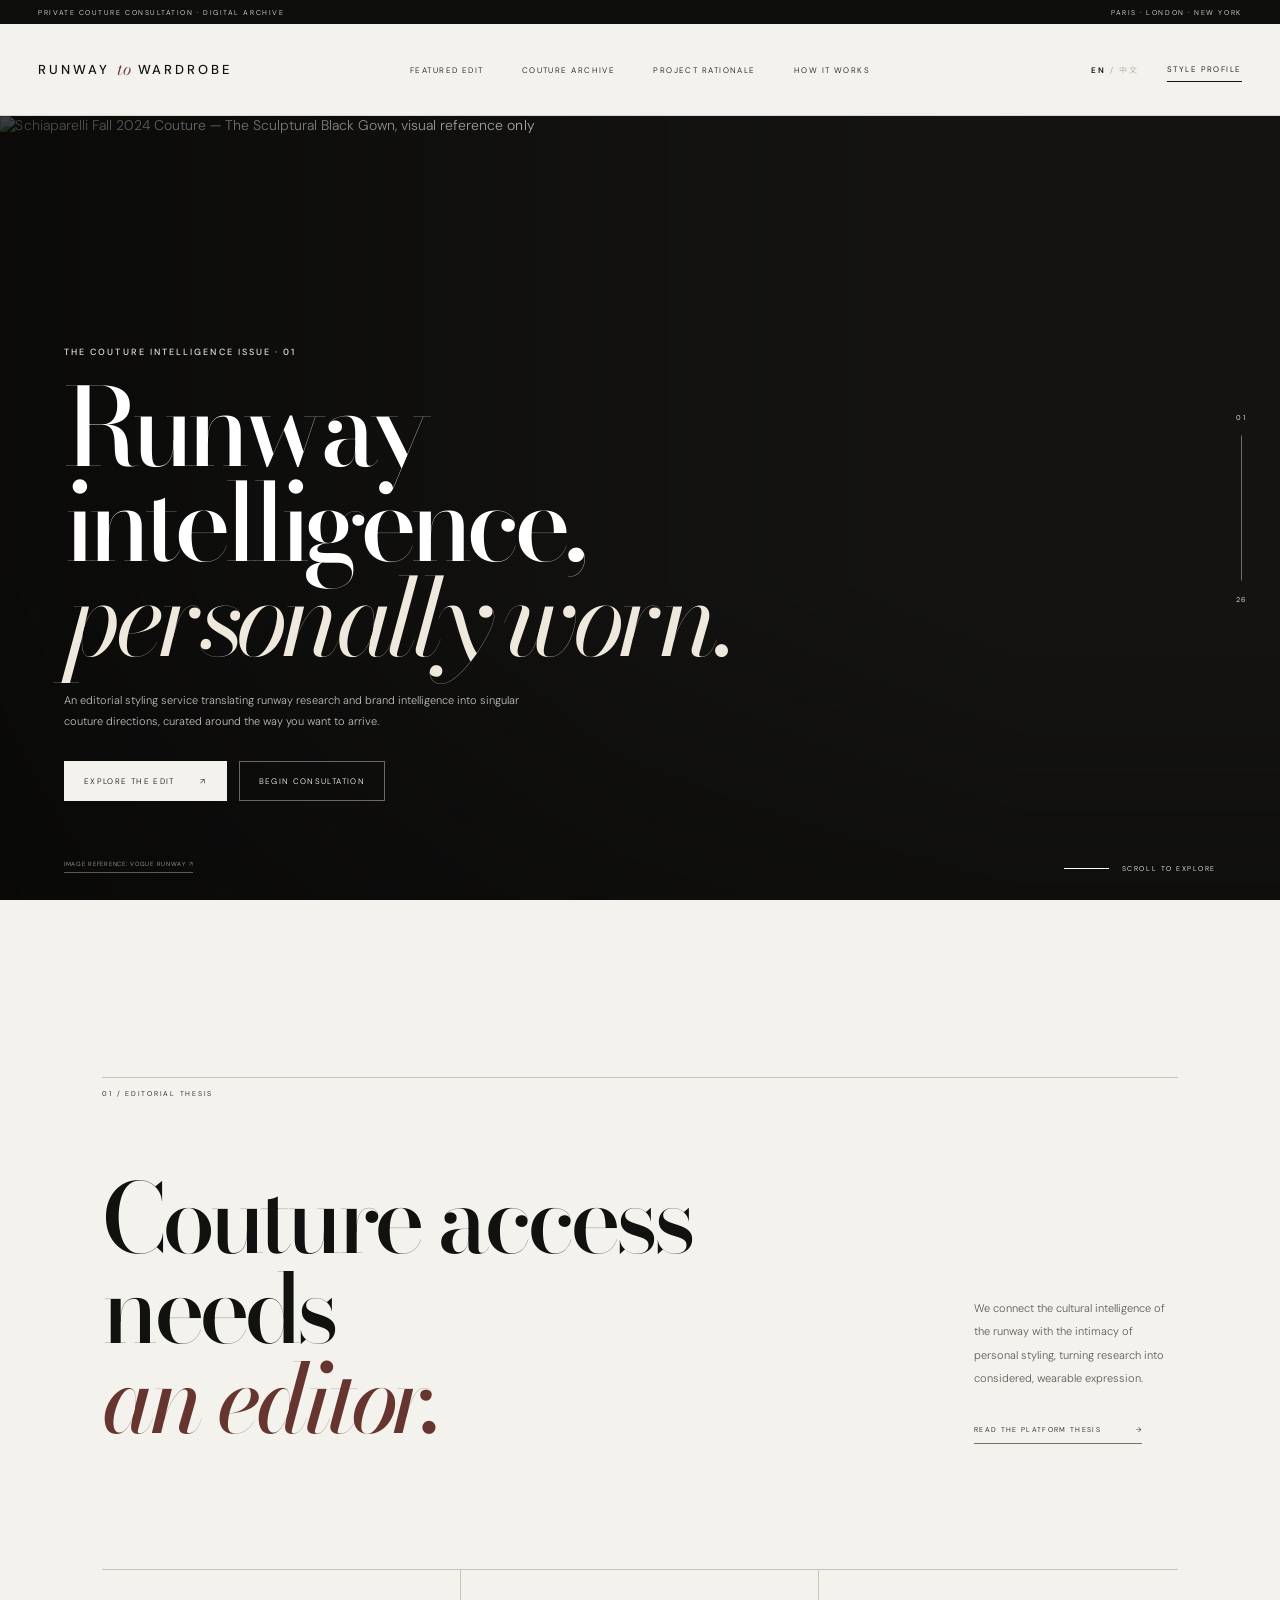
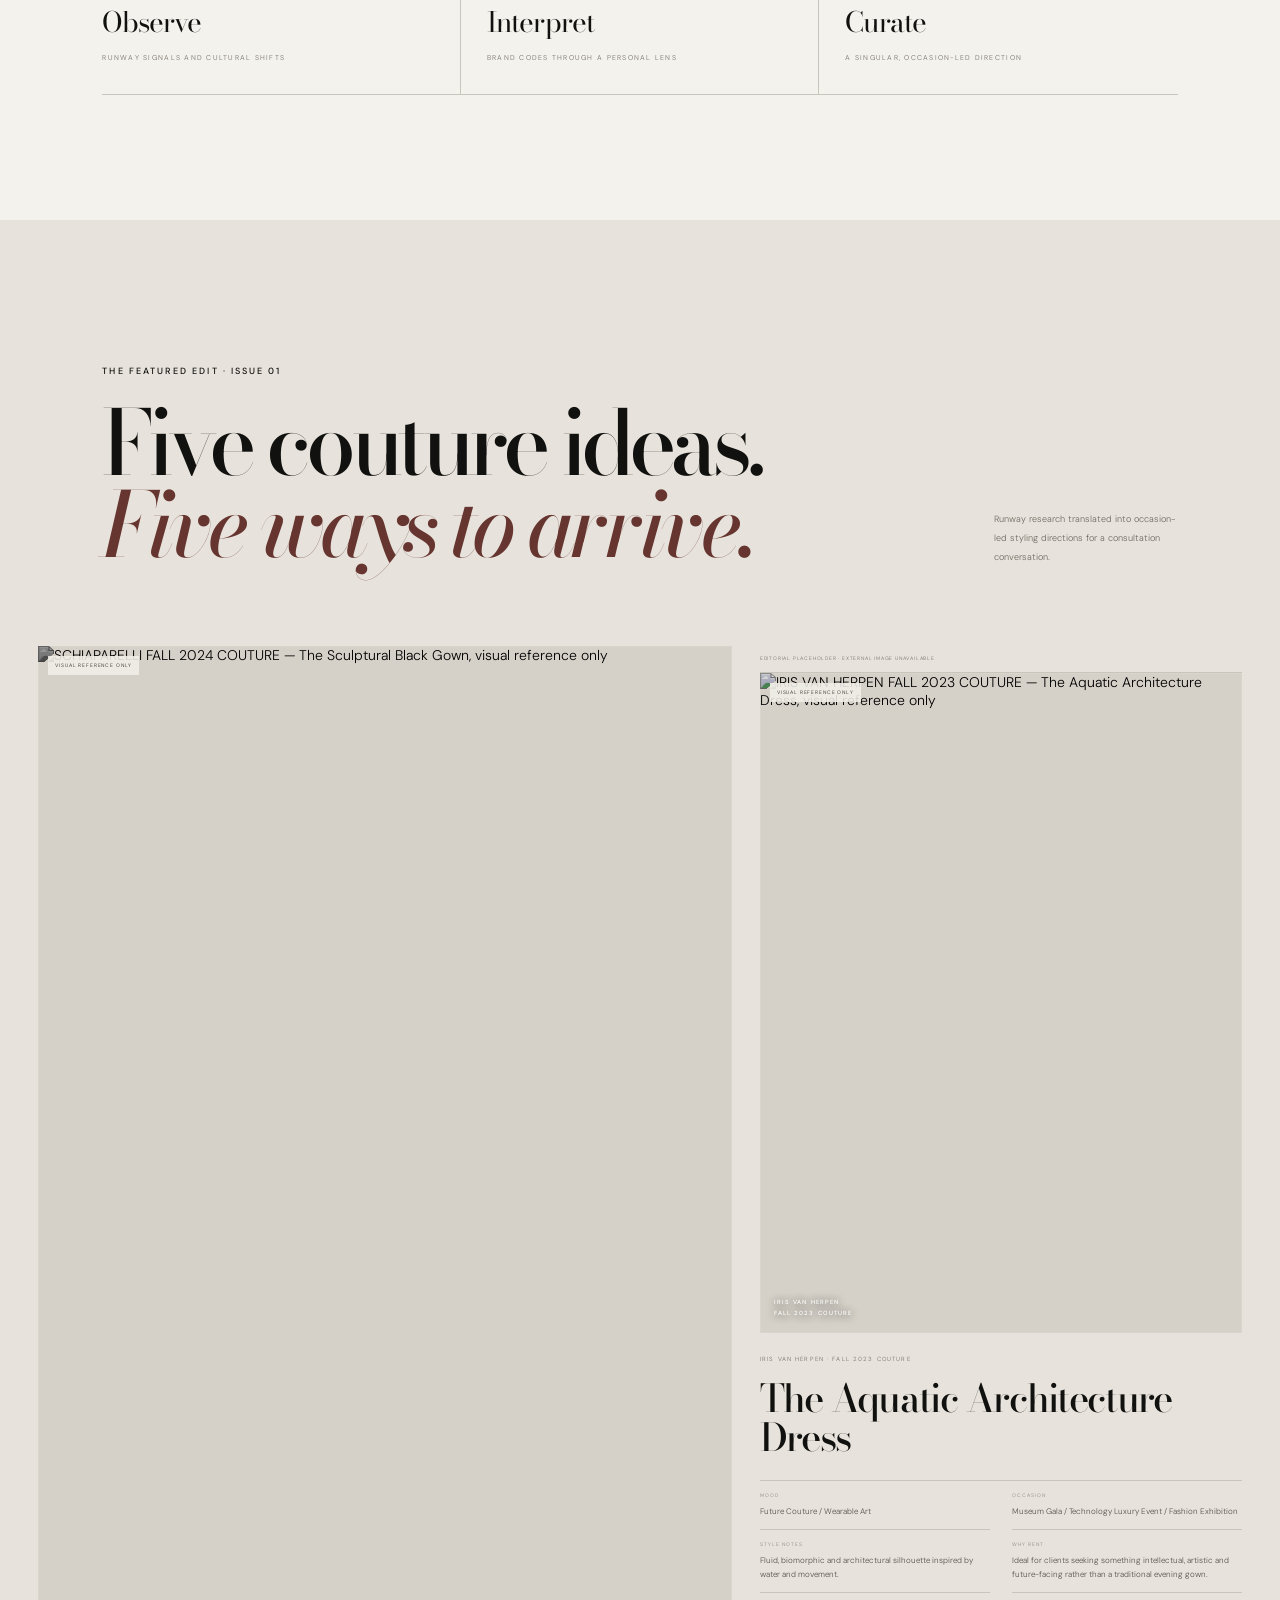
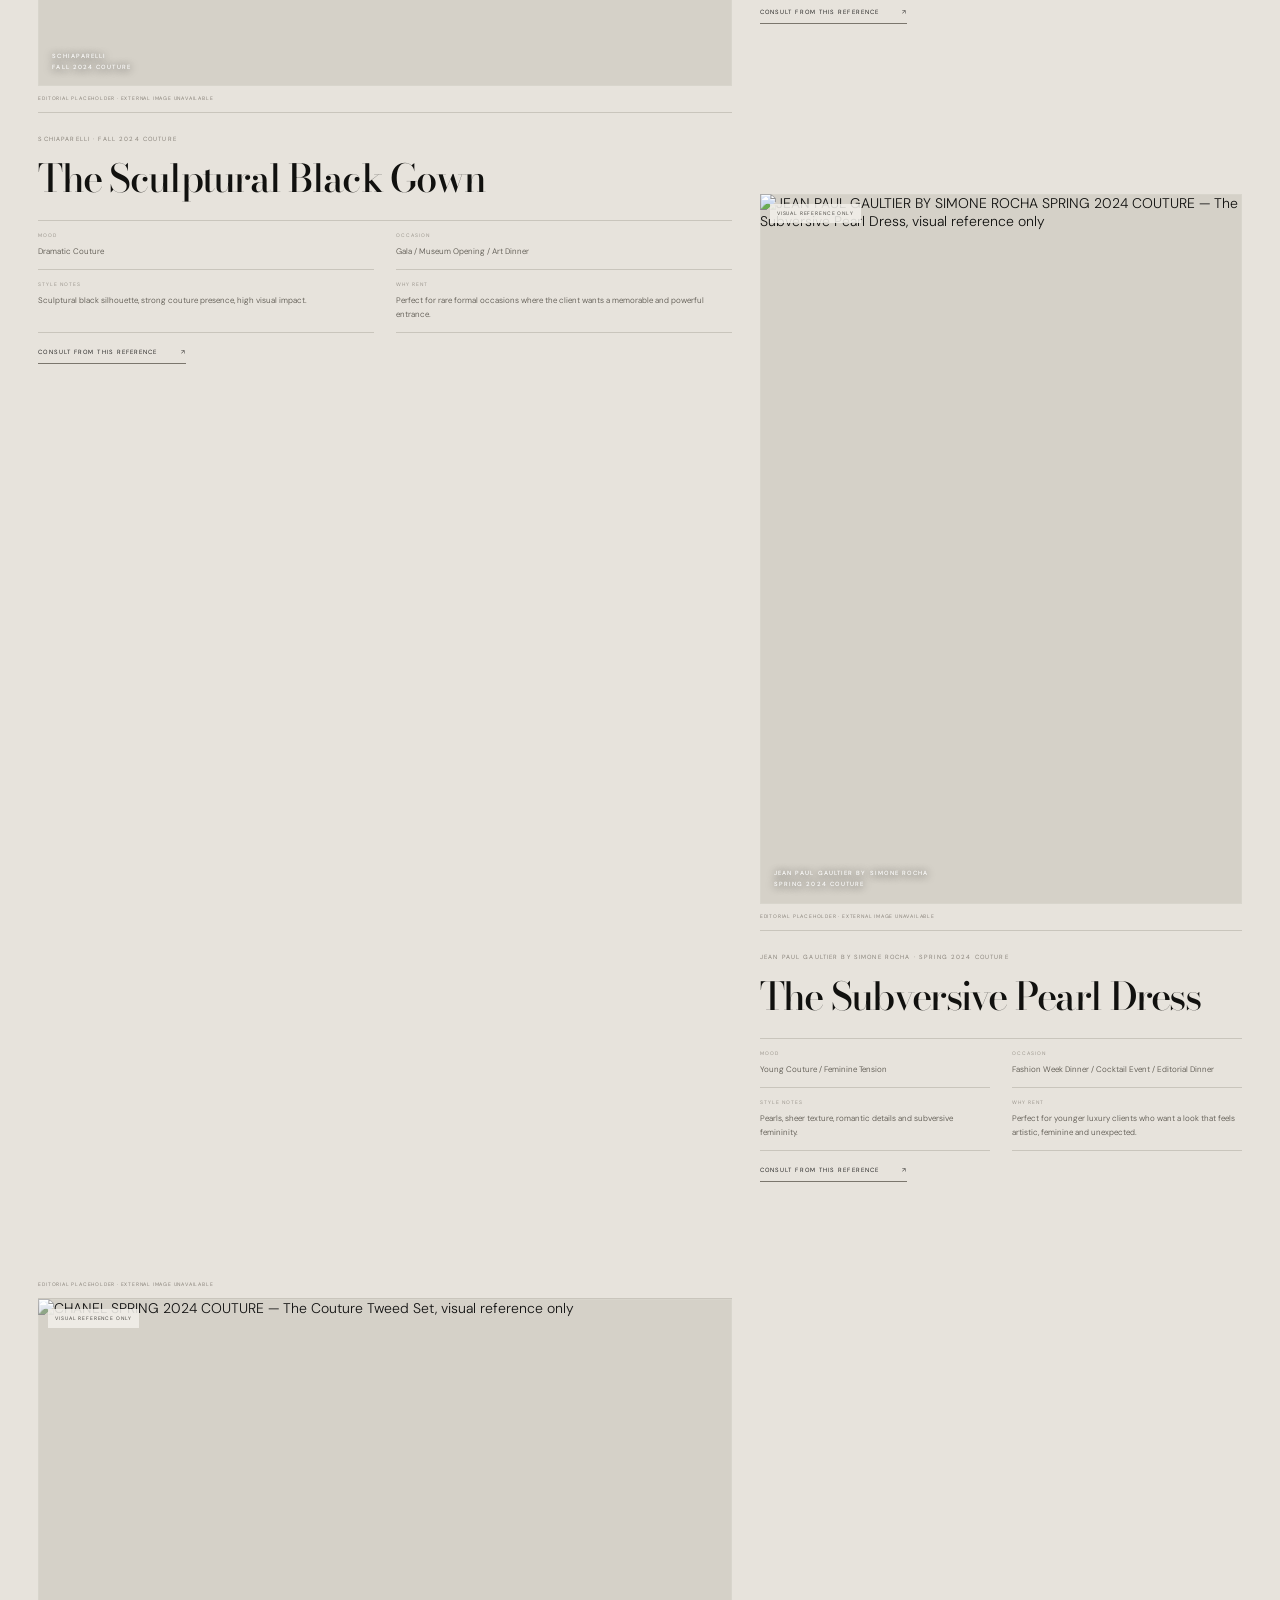
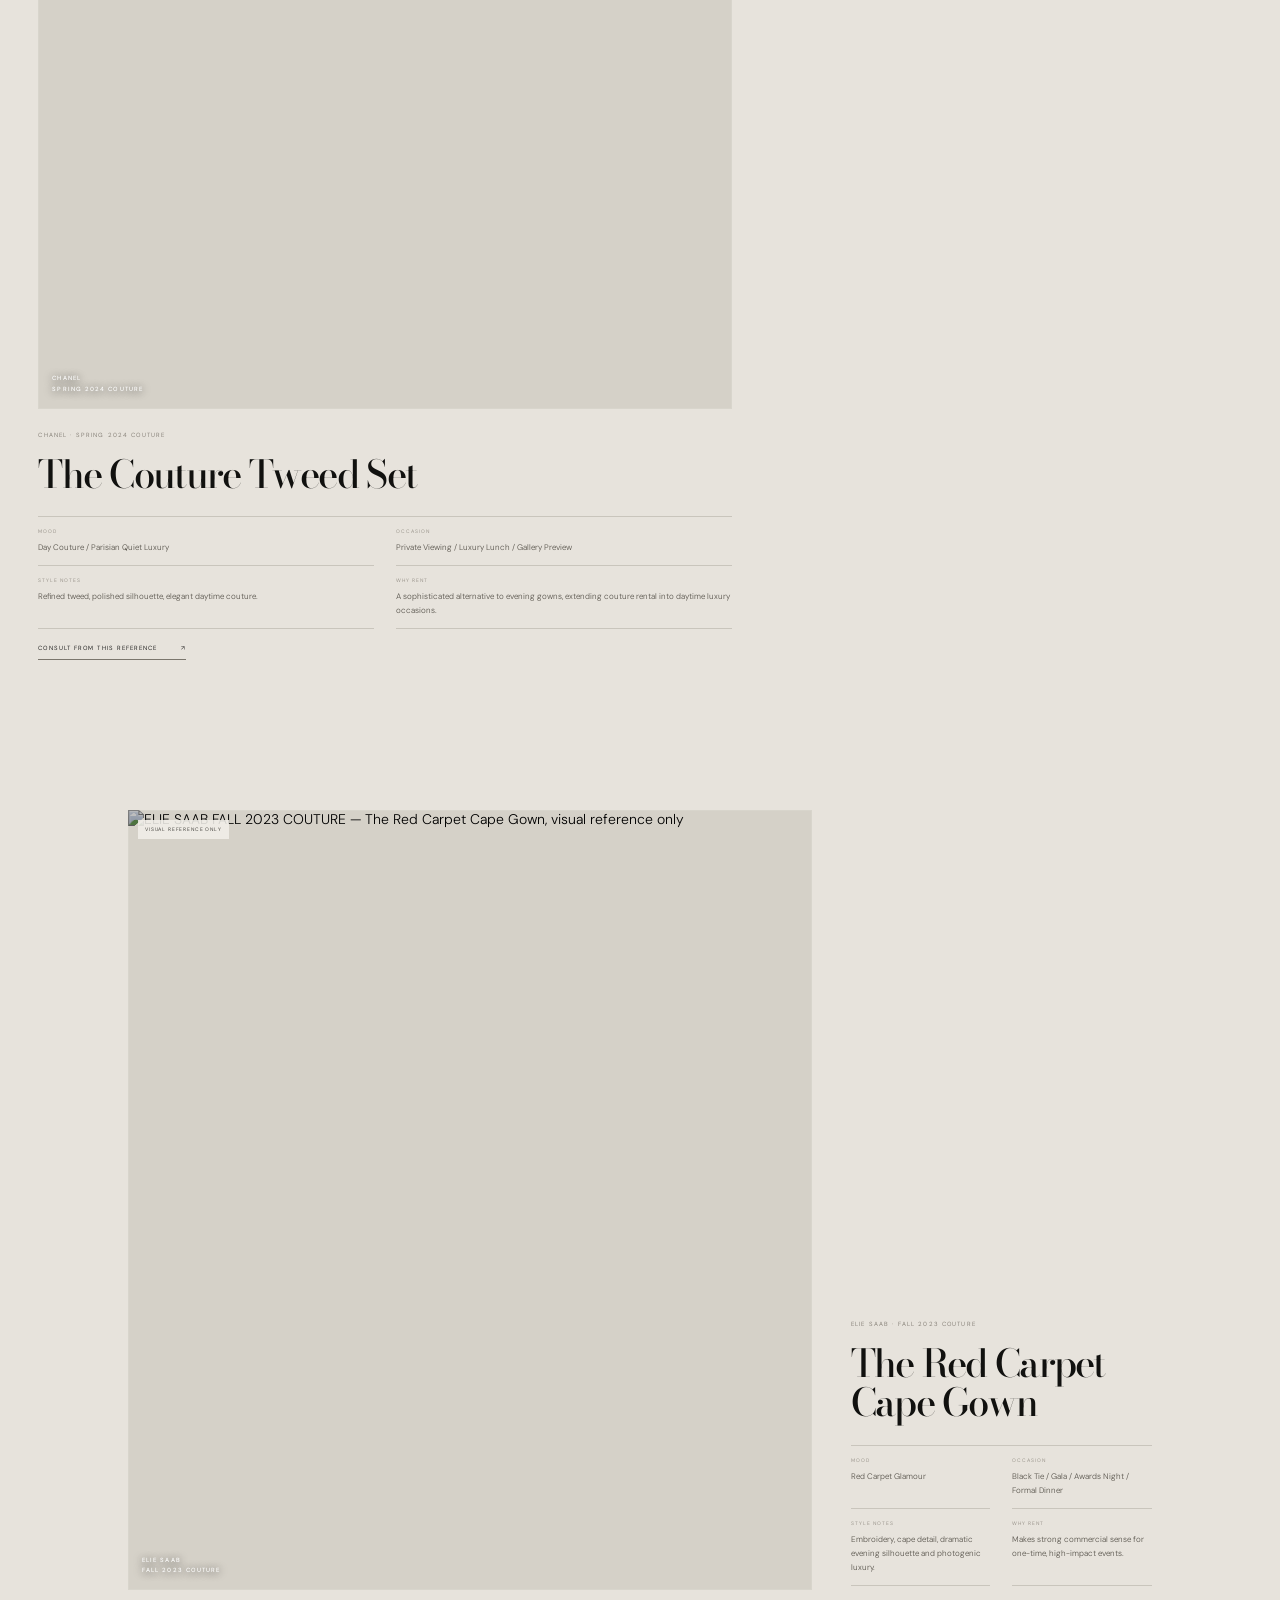
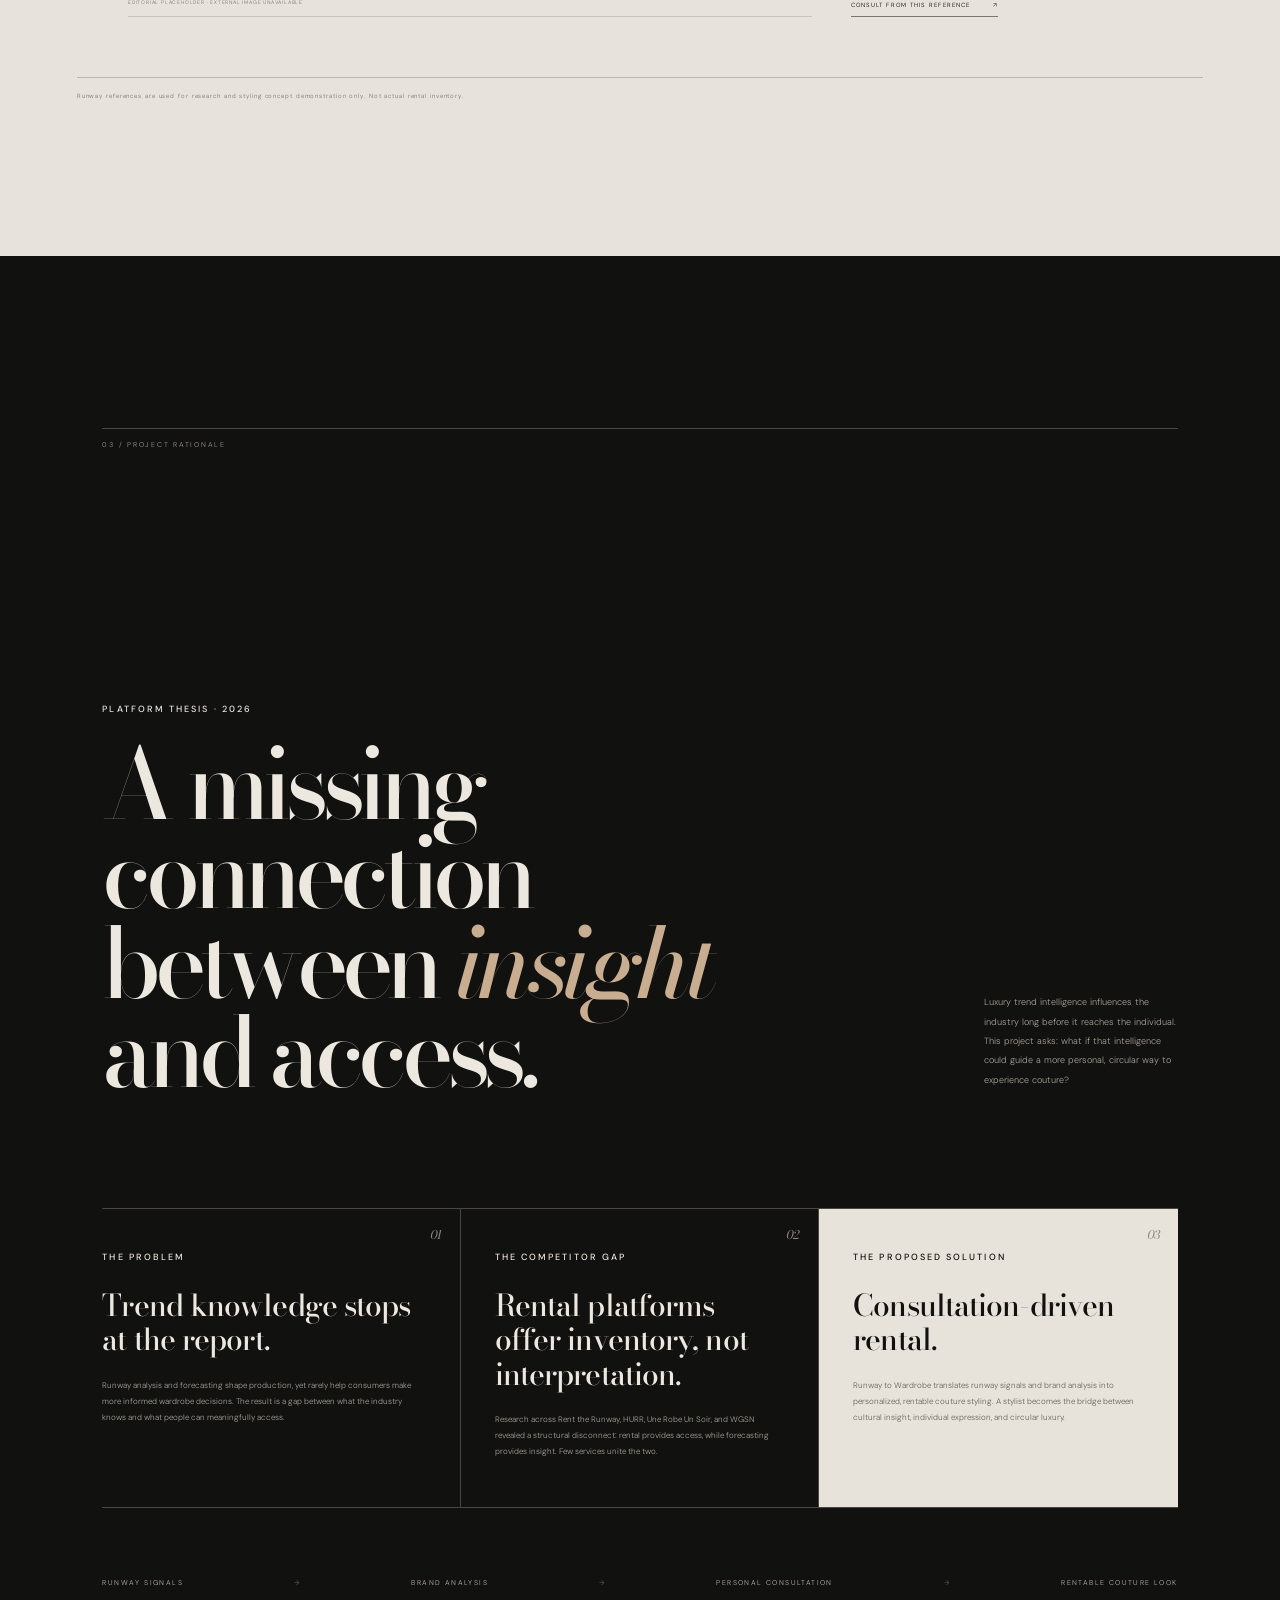
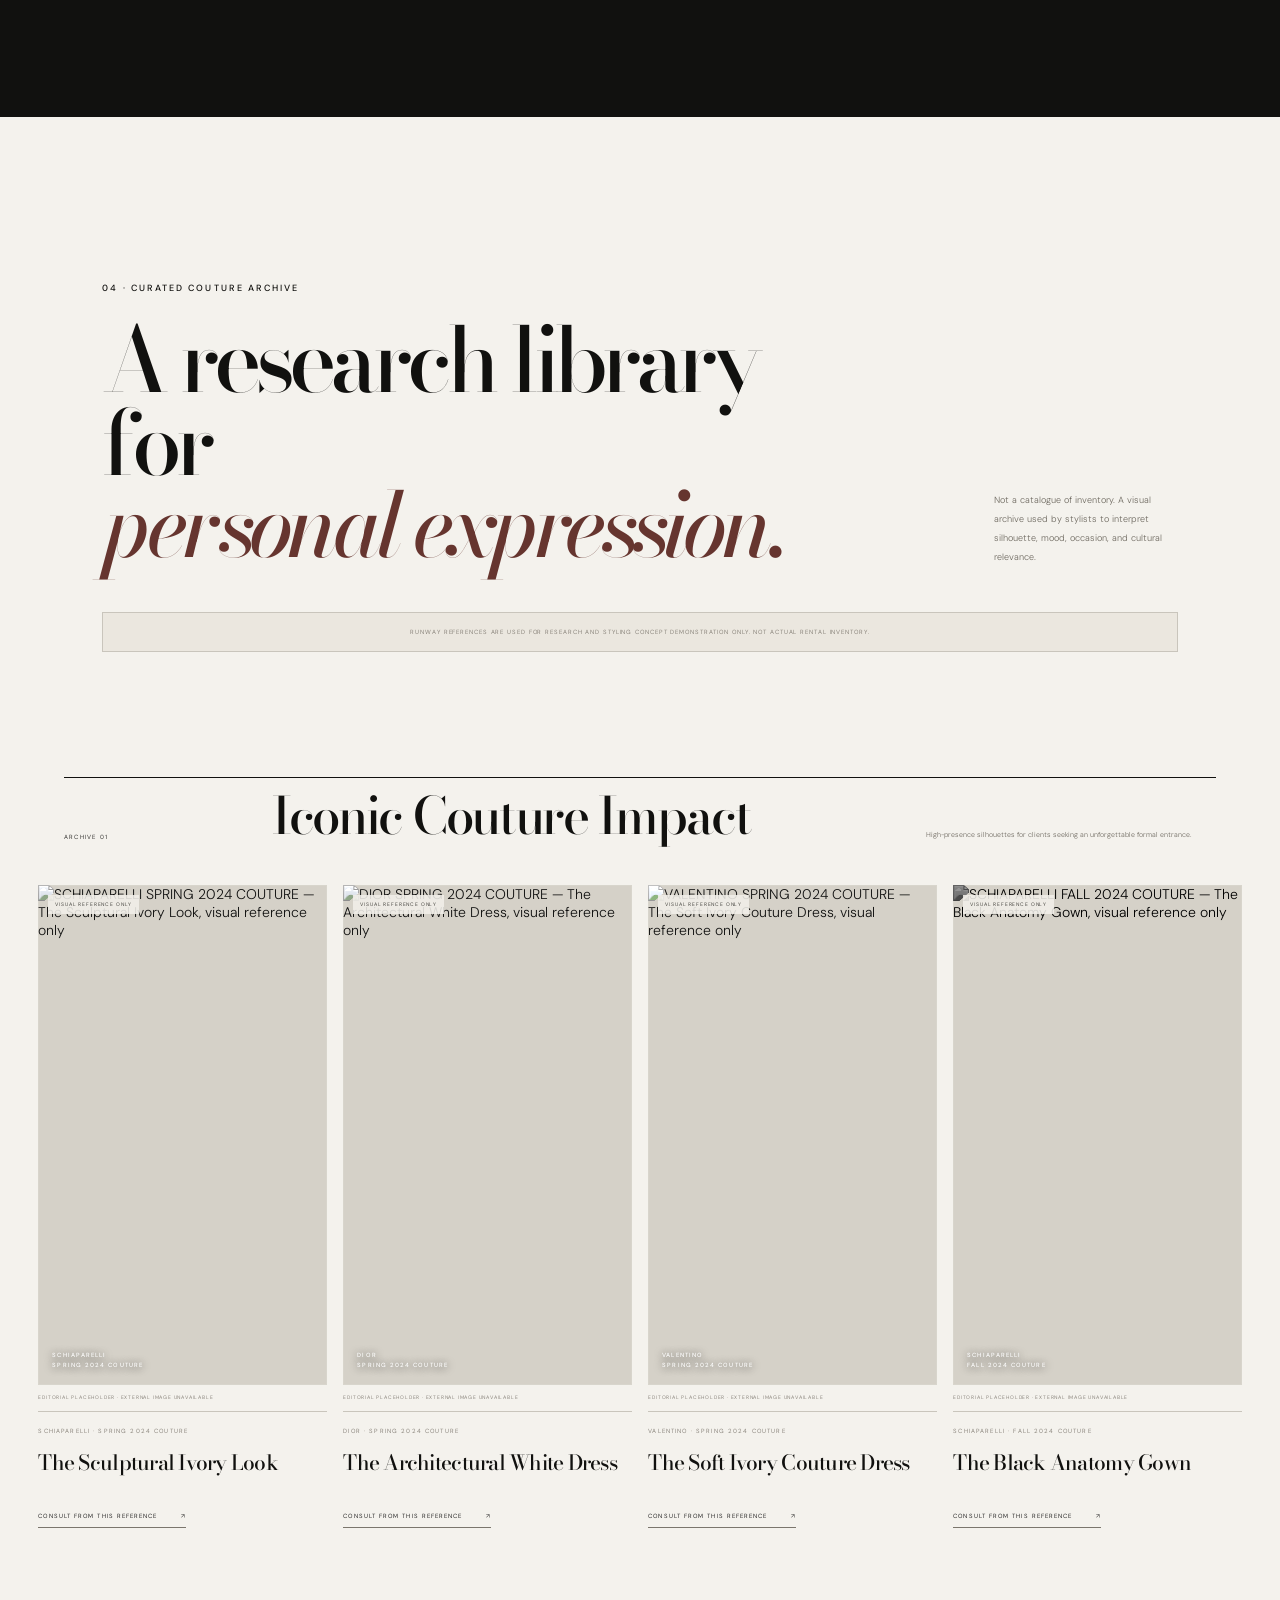
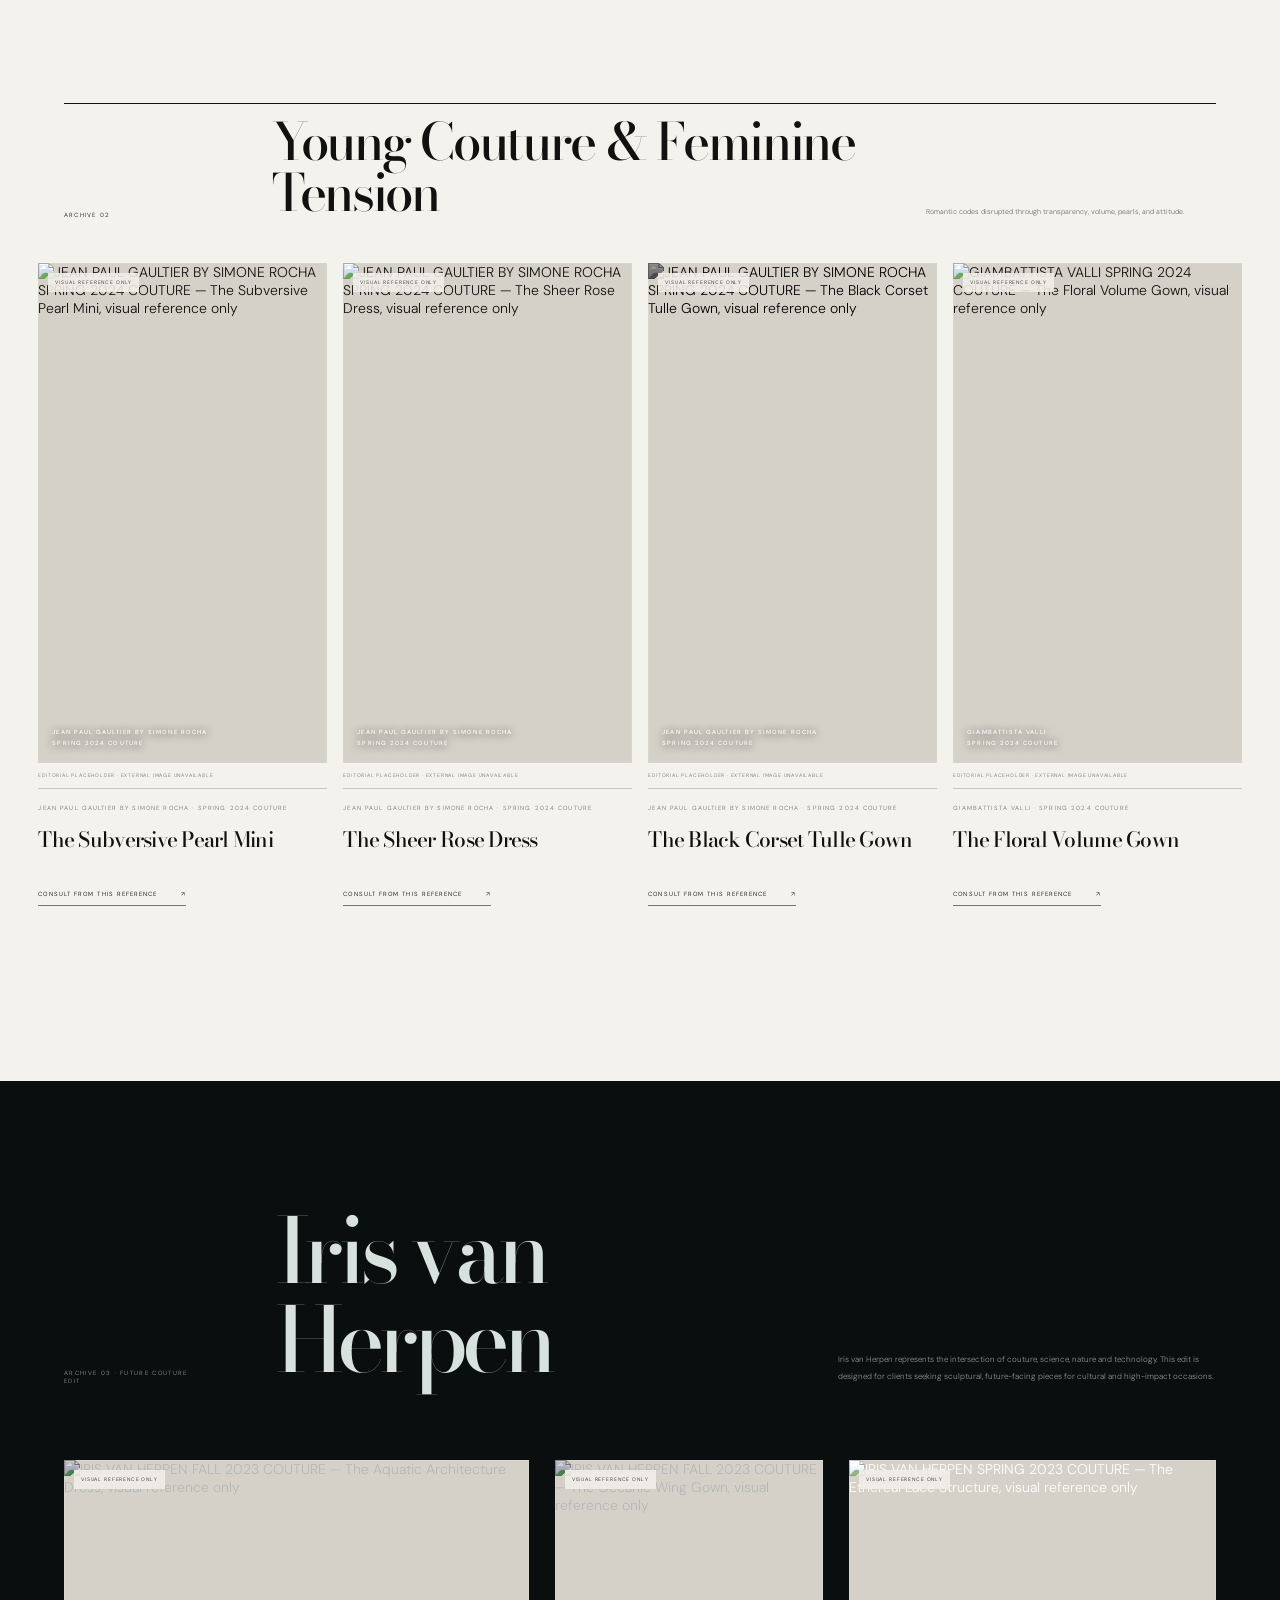
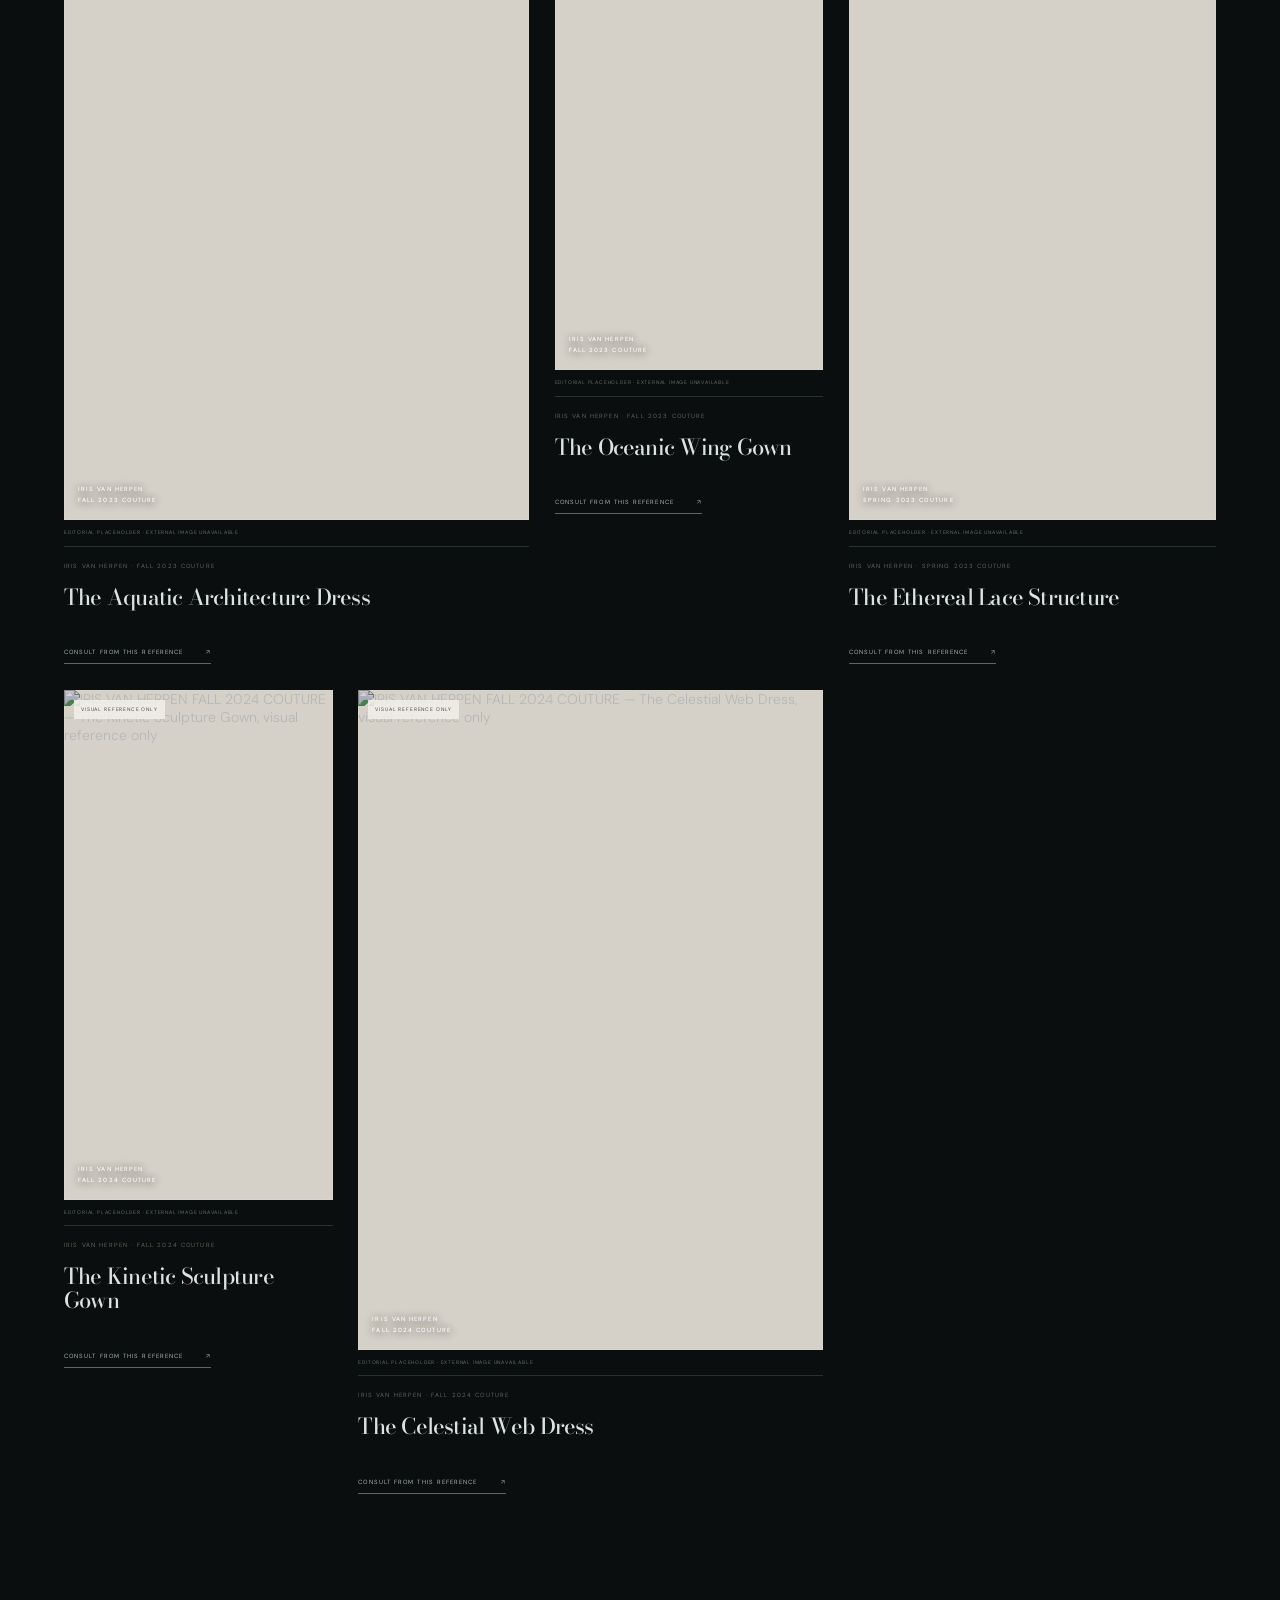
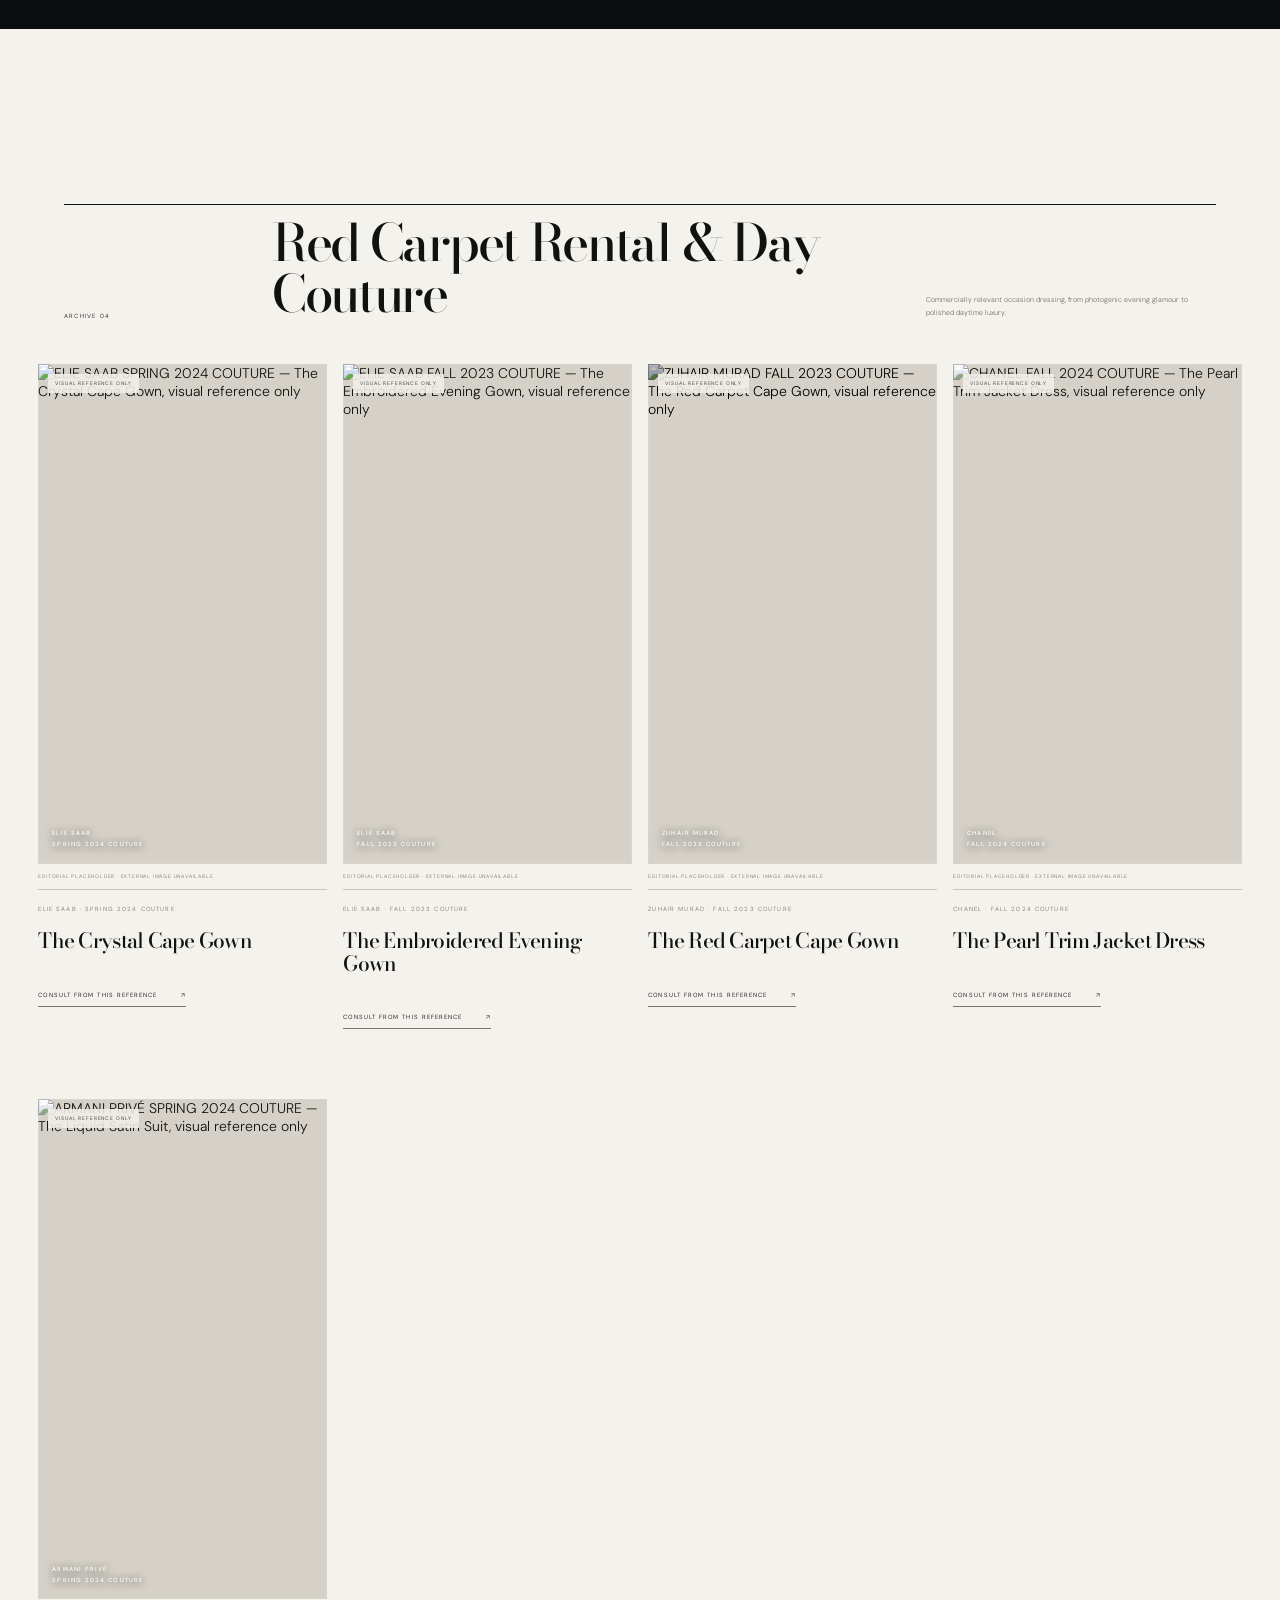
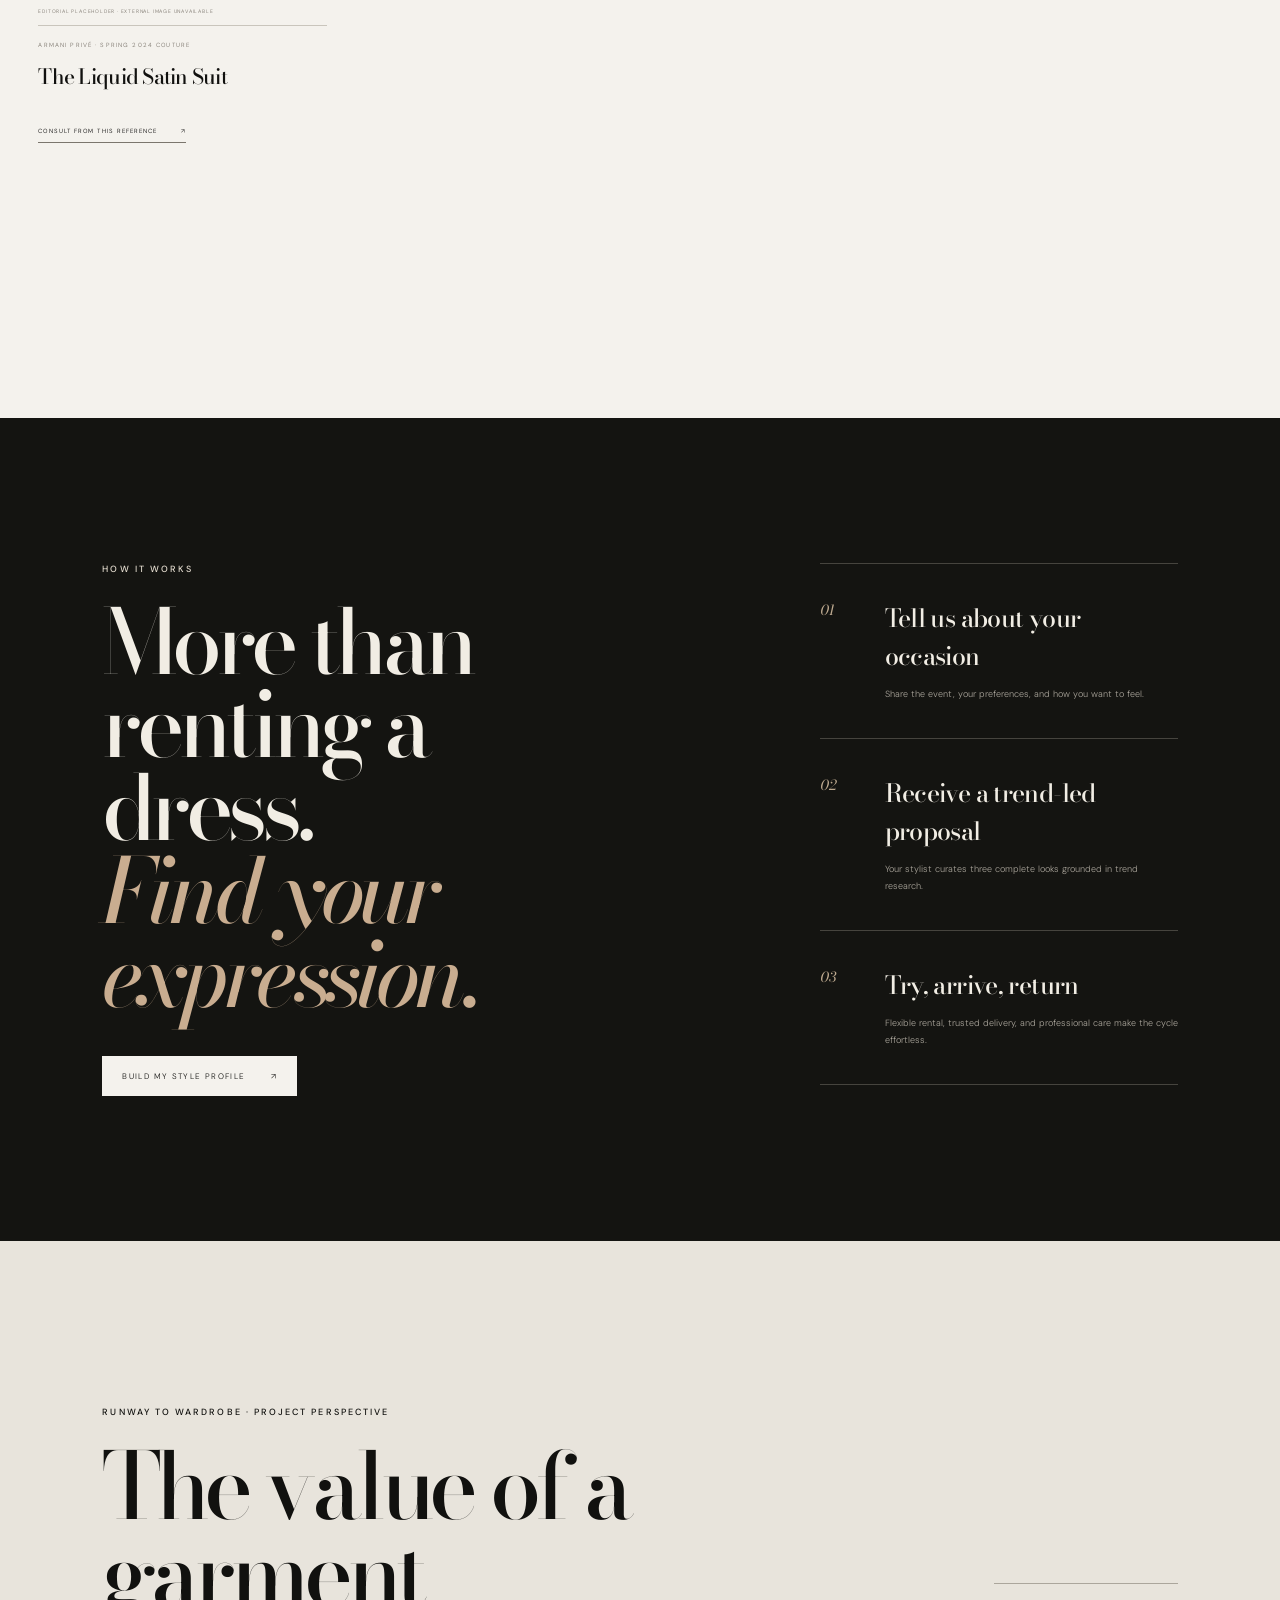
==== commit 3d9823ab: "Add files via upload" ====
--- a/index.html
+++ b/index.html
@@ -4,21 +4,21 @@
   <meta charset="UTF-8">
   <meta name="viewport" content="width=device-width, initial-scale=1.0">
   <meta name="description" content="Runway to Wardrobe - Turning runway intelligence into personalized rentable couture">
-  <title>Runway to Wardrobe | Graduate Innovation Project</title>
+  <title>Runway to Wardrobe | Couture Intelligence & Styling</title>
   <link rel="preconnect" href="https://fonts.googleapis.com">
   <link rel="preconnect" href="https://fonts.gstatic.com" crossorigin>
-  <link href="https://fonts.googleapis.com/css2?family=DM+Sans:wght@300;400;500;600&family=Noto+Sans+SC:wght@300;400;500;600&family=Playfair+Display:ital,wght@0,500;0,600;1,500&display=swap" rel="stylesheet">
-  <link rel="stylesheet" href="styles.css">
+  <link href="https://fonts.googleapis.com/css2?family=Bodoni+Moda:opsz,ital,wght@6..96,400;6..96,500;6..96,600;6..96,700;6..96,400;6..96,500&family=DM+Sans:wght@300;400;500;600&family=Noto+Sans+SC:wght@300;400;500;600&display=swap" rel="stylesheet">
+  <link rel="stylesheet" href="styles.css?v=20260609-editorial">
 </head>
-<body>
+<body id="top">
   <div class="announcement">
-    <span>GRADUATE INNOVATION PROJECT · 2026</span>
+    <span>PRIVATE COUTURE CONSULTATION · DIGITAL ARCHIVE</span>
     <span class="announcement-dot"></span>
-    <span>FROM RUNWAY INTELLIGENCE TO RENTABLE COUTURE</span>
+    <span>PARIS · LONDON · NEW YORK</span>
   </div>
 
   <header class="site-header">
-    <a class="logo" href="#"><span class="logo-line">RUNWAY</span><i>to</i><span class="logo-line">WARDROBE</span></a>
+    <a class="logo" href="#top"><span class="logo-line">RUNWAY</span><i>to</i><span class="logo-line">WARDROBE</span></a>
     <nav class="desktop-nav" aria-label="Main navigation">
       <a href="#edit">Featured Edit</a>
       <a href="#archive">Couture Archive</a>
@@ -37,42 +37,42 @@
       <img src="https://assets.vogue.com/photos/667998fcb487fb6923e41e85/master/w_960,c_limit/00015-schiaparelli-fall-2024-couture-credit-brand.jpg" data-fallback="assets/schiaparelli-fall-2024-sculptural-black-gown.jpg" alt="Schiaparelli Fall 2024 Couture — The Sculptural Black Gown, visual reference only" class="hero-image">
       <div class="hero-overlay"></div>
       <div class="hero-content">
-        <p class="eyebrow light">RUNWAY TO WARDROBE · 2026</p>
-        <h1>From runway insight<br><em>to your wardrobe.</em></h1>
-        <p class="hero-copy">A consultation-driven couture rental platform that translates runway trends and brand analysis into personalized, rentable styling.</p>
+        <p class="eyebrow light">THE COUTURE INTELLIGENCE ISSUE · 01</p>
+        <h1>Runway intelligence,<br><em>personally worn.</em></h1>
+        <p class="hero-copy">An editorial styling service translating runway research and brand intelligence into singular couture directions, curated around the way you want to arrive.</p>
         <div class="hero-actions">
-          <a href="#edit" class="button button-light">Explore Featured Edit <span>↗</span></a>
-          <button class="button button-ghost quiz-trigger">Experience the Service</button>
+          <a href="#edit" class="button button-light">Explore the Edit <span>↗</span></a>
+          <button class="button button-ghost quiz-trigger">Begin Consultation</button>
         </div>
       </div>
       <div class="hero-side">
         <span>01</span>
         <div class="vertical-line"></div>
-        <span>05</span>
+        <span>26</span>
       </div>
       <div class="scroll-cue"><span></span>Scroll to explore</div>
       <a class="hero-credit" href="https://www.vogue.com/fashion-shows/fall-2024-couture/schiaparelli/slideshow/collection" target="_blank" rel="noreferrer">Image reference: Vogue Runway ↗</a>
     </section>
 
     <section class="manifesto">
-      <p class="section-index">01 / OUR POINT OF VIEW</p>
+      <p class="section-index">01 / EDITORIAL THESIS</p>
       <div class="manifesto-copy">
-        <h2>Trends should go beyond<br><em>the report.</em></h2>
+        <h2>Couture access needs<br><em>an editor.</em></h2>
         <div>
-          <p>We bring expert trend intelligence into every rental decision, turning fashion research into personal expression you can actually wear.</p>
-          <a class="arrow-link" href="#rationale">Discover the strategic opportunity <span>→</span></a>
+          <p>We connect the cultural intelligence of the runway with the intimacy of personal styling, turning research into considered, wearable expression.</p>
+          <a class="arrow-link" href="#rationale">Read the platform thesis <span>→</span></a>
         </div>
       </div>
       <div class="stats">
-        <div><strong>42</strong><span>Global designer brands</span></div>
-        <div><strong>86%</strong><span>Garment recirculation rate</span></div>
-        <div><strong>1:1</strong><span>Personal styling support</span></div>
+        <div><strong>Observe</strong><span>Runway signals and cultural shifts</span></div>
+        <div><strong>Interpret</strong><span>Brand codes through a personal lens</span></div>
+        <div><strong>Curate</strong><span>A singular, occasion-led direction</span></div>
       </div>
     </section>
 
     <section class="featured-edit" id="edit">
       <div class="archive-heading">
-        <div><p class="eyebrow">01 · HOMEPAGE FEATURED EDIT</p><h2>Five couture ideas.<br><em>Five ways to arrive.</em></h2></div>
+        <div><p class="eyebrow">THE FEATURED EDIT · ISSUE 01</p><h2>Five couture ideas.<br><em>Five ways to arrive.</em></h2></div>
         <p>Runway research translated into occasion-led styling directions for a consultation conversation.</p>
       </div>
       <div class="featured-grid" id="featured-grid"></div>
@@ -83,7 +83,7 @@
       <div class="rationale-title">
         <p class="section-index">03 / PROJECT RATIONALE</p>
         <div>
-          <p class="eyebrow">GRADUATE INNOVATION PROJECT · JAN 2026 — PRESENT</p>
+          <p class="eyebrow">PLATFORM THESIS · 2026</p>
           <h2>A missing connection<br>between <em>insight</em> and access.</h2>
         </div>
         <p class="rationale-lede">Luxury trend intelligence influences the industry long before it reaches the individual. This project asks: what if that intelligence could guide a more personal, circular way to experience couture?</p>
@@ -162,7 +162,7 @@
       <p class="eyebrow">RUNWAY TO WARDROBE · PROJECT PERSPECTIVE</p>
       <div class="journal-content">
         <h2>The value of a garment<br>is not in being owned,<br><em>but in being worn.</em></h2>
-        <div class="journal-note"><span>PERSPECTIVE  /  06.2026</span><p>From forecast to wardrobe: why the next generation of fashion platforms must reconnect trend research with consumer decisions.</p><a href="#">Read the full perspective →</a></div>
+        <div class="journal-note"><span>PERSPECTIVE  /  06.2026</span><p>From forecast to wardrobe: why the next generation of fashion platforms must reconnect trend research with consumer decisions.</p><a href="#rationale">Read the full perspective →</a></div>
       </div>
     </section>
 
@@ -174,9 +174,9 @@
   </main>
 
   <footer>
-    <div class="footer-top"><a class="logo" href="#"><span class="logo-line">RUNWAY</span><i>to</i><span class="logo-line">WARDROBE</span></a><p>Turning runway intelligence into personalized rentable couture.</p></div>
-    <div class="footer-links"><a href="#edit">Featured Edit</a><a href="#archive">Couture Archive</a><a href="#rationale">Project Rationale</a><a href="#how">How It Works</a><a href="#journal">Journal</a><a href="#">Contact</a></div>
-    <div class="footer-bottom"><span>© 2026 RUNWAY TO WARDROBE · GRADUATE INNOVATION PROJECT</span><span>Concept, research, strategy, and experience design.</span></div>
+    <div class="footer-top"><a class="logo" href="#top"><span class="logo-line">RUNWAY</span><i>to</i><span class="logo-line">WARDROBE</span></a><p>Turning runway intelligence into personalized rentable couture.</p></div>
+    <div class="footer-links"><a href="#edit">Featured Edit</a><a href="#archive">Couture Archive</a><a href="#rationale">Project Rationale</a><a href="#how">How It Works</a><a href="#journal">Journal</a><button class="footer-contact quiz-trigger">Contact</button></div>
+    <div class="footer-bottom"><span>© 2026 RUNWAY TO WARDROBE · COUTURE INTELLIGENCE PLATFORM</span><span>Concept, research, strategy, and experience design.</span></div>
   </footer>
 
   <div class="mobile-menu">
@@ -205,6 +205,6 @@
     </div>
   </div>
   <div class="toast">Added to your style profile</div>
-  <script src="script.js"></script>
+  <script src="script.js?v=20260609-editorial"></script>
 </body>
 </html>
--- a/styles.css
+++ b/styles.css
@@ -11,3 +11,241 @@
 .quiz-modal{max-height:calc(100vh - 40px);overflow-y:auto;transition:width .3s ease}.quiz-modal.quiz-results-open{width:min(1160px,100%);padding:46px}.option-grid button.selected{background:var(--ink);border-color:var(--ink);color:white;box-shadow:inset 0 0 0 1px var(--ink)}.quiz-result-heading{display:grid;grid-template-columns:1fr auto;gap:40px;align-items:end;margin-bottom:28px}.quiz-result-heading .quiz-sub{margin-bottom:0}.quiz-selection-summary{display:flex;gap:7px;flex-wrap:wrap;justify-content:flex-end}.quiz-selection-summary button{border:1px solid var(--line);background:transparent;padding:9px 11px;font-size:8px;letter-spacing:.09em;text-transform:uppercase;color:#656159}.quiz-selection-summary button:hover{border-color:var(--ink);color:var(--ink)}.quiz-recommendations{display:grid;grid-template-columns:repeat(3,1fr);gap:14px;margin:25px 0 20px}.quiz-recommendation-card{background:#e8e3da;min-width:0}.quiz-recommendation-image{height:250px;position:relative;overflow:hidden;background:#d0cbc2}.quiz-recommendation-image img{width:100%;height:100%;object-fit:cover}.quiz-recommendation-image span{position:absolute;top:9px;left:9px;background:rgba(242,240,234,.88);padding:5px 7px;font-size:6px;letter-spacing:.1em}.quiz-recommendation-copy{padding:17px}.quiz-recommendation-copy>p{font-size:7px;line-height:1.5;letter-spacing:.13em;color:#777168;margin:0 0 8px}.quiz-recommendation-copy h3{font-family:var(--serif);font-size:21px;line-height:1.15;font-weight:500;margin:0 0 14px}.quiz-recommendation-copy dl{margin:0}.quiz-recommendation-copy dl div{border-top:1px solid #cbc6bc;padding:8px 0}.quiz-recommendation-copy dt{font-size:6px;letter-spacing:.13em;text-transform:uppercase;color:#8c877e;margin-bottom:3px}.quiz-recommendation-copy dd{font-size:8px;line-height:1.55;color:#555149;margin:0}.quiz-recommendation-note{font-size:7px;line-height:1.7;letter-spacing:.08em;text-transform:uppercase;color:#777168;border-top:1px solid var(--line);padding-top:11px;margin:0 0 20px}.quiz-result-step .finish-quiz{display:block;margin-left:auto}
 @media(max-width:900px){.quiz-modal.quiz-results-open{padding:42px 30px}.quiz-result-heading{grid-template-columns:1fr}.quiz-selection-summary{justify-content:flex-start}.quiz-recommendations{grid-template-columns:1fr 1fr}.quiz-recommendation-card:last-child{grid-column:1/-1}.quiz-recommendation-card:last-child .quiz-recommendation-image{height:320px}}
 @media(max-width:620px){.modal-backdrop{padding:0}.quiz-modal,.quiz-modal.quiz-results-open{width:100%;max-height:100vh;min-height:100vh;padding:45px 20px}.quiz-recommendations{grid-template-columns:1fr}.quiz-recommendation-card:last-child{grid-column:auto}.quiz-recommendation-image,.quiz-recommendation-card:last-child .quiz-recommendation-image{height:360px}.quiz-result-step .finish-quiz{margin-left:0;width:100%}}
+
+/* Editorial production redesign */
+:root{
+  --ink:#11110f;
+  --paper:#f4f2ed;
+  --cream:#e9e5dd;
+  --line:#c9c5bc;
+  --accent:#66352f;
+  --serif:"Bodoni Moda","Noto Sans SC",serif;
+}
+body{font-size:14px;-webkit-font-smoothing:antialiased;text-rendering:optimizeLegibility}
+::selection{background:var(--ink);color:var(--paper)}
+.announcement{height:24px;justify-content:space-between;padding:0 3vw;background:#0e0e0d;font-size:7px;letter-spacing:.22em}
+.announcement-dot{display:none}
+.site-header{height:92px;padding:0 3vw;grid-template-columns:1fr auto 1fr;background:rgba(244,242,237,.92);transition:height .35s ease,box-shadow .35s ease}
+.site-header.is-scrolled{height:68px;box-shadow:0 8px 35px rgba(17,17,15,.05)}
+.logo{gap:7px;font-size:13px;font-weight:500;letter-spacing:.22em}
+.logo i{font-family:var(--serif);font-size:17px;color:var(--accent);font-weight:400}
+.desktop-nav{gap:38px;font-size:8px;letter-spacing:.18em}
+.desktop-nav a:after{bottom:-9px}
+.header-actions{gap:22px}
+.text-button{font-size:8px;letter-spacing:.18em;padding:7px 0}
+.language-toggle{font-size:8px;letter-spacing:.16em}
+.hero{height:calc(100vh - 116px);min-height:710px;background:#161513}
+.hero-image{object-position:center 32%;transform:scale(1.002);animation:editorialHero 1.4s cubic-bezier(.2,.8,.2,1) both}
+.hero-overlay{background:linear-gradient(90deg,rgba(8,8,7,.78) 0%,rgba(8,8,7,.26) 49%,rgba(8,8,7,.05) 80%),linear-gradient(0deg,rgba(8,8,7,.42),transparent 40%)}
+.hero-content{left:5vw;top:auto;bottom:11vh;transform:none;max-width:900px}
+.hero .eyebrow{margin-bottom:22px}
+.hero h1{max-width:870px;font-size:clamp(68px,8.4vw,138px);line-height:.88;letter-spacing:-.065em}
+.hero h1 em{display:inline-block;color:#efe9dd;font-weight:400}
+.hero-copy{max-width:470px;margin:26px 0 30px;font-size:11px;line-height:1.85;color:rgba(255,255,255,.74)}
+.button{position:relative;overflow:hidden;padding:14px 19px;font-size:8px;letter-spacing:.17em;transition:color .3s ease,background .3s ease,border-color .3s ease,transform .3s ease}
+.button:hover{transform:translateY(-2px)}
+.button-light{background:#f4f2ed}
+.button-ghost{border-color:rgba(255,255,255,.38)}
+.hero-side{right:2.6vw;gap:14px;font-size:7px;letter-spacing:.2em}
+.vertical-line{height:145px;background:rgba(255,255,255,.38)}
+.scroll-cue{left:auto;right:5vw;bottom:27px;font-size:7px;letter-spacing:.22em}
+.hero-credit{right:auto;left:5vw;bottom:27px;font-size:6px;opacity:.72}
+@keyframes editorialHero{from{opacity:0;transform:scale(1.035)}to{opacity:1;transform:scale(1.002)}}
+
+.manifesto{padding:170px 8vw 125px}
+.section-index{margin-bottom:75px;padding-top:11px;font-size:7px;letter-spacing:.25em}
+.manifesto-copy{grid-template-columns:1.7fr .5fr;gap:14vw}
+.manifesto h2{font-size:clamp(62px,7.5vw,112px);line-height:.94;letter-spacing:-.06em}
+.manifesto h2 em{color:var(--accent)}
+.manifesto-copy>div p{font-size:11px;line-height:2.1;color:#5e5b54}
+.arrow-link{font-size:7px;letter-spacing:.19em;padding-bottom:9px}
+.stats{margin-top:125px}
+.stats div{display:block;padding:30px 26px 30px 0}
+.stats div:not(:first-child){padding-left:26px}
+.stats strong{display:block;font-family:var(--serif);font-size:28px;font-weight:400;letter-spacing:-.03em}
+.stats span{display:block;margin-top:9px;font-size:7px;line-height:1.7;letter-spacing:.18em}
+
+.featured-edit,.archive-section{padding-left:3vw;padding-right:3vw}
+.featured-edit{padding-top:145px;padding-bottom:155px;background:#e7e3dc}
+.archive-heading{grid-template-columns:1.45fr .38fr;gap:15vw;align-items:end;margin:0 5vw 80px}
+.archive-heading h2{font-size:clamp(61px,7vw,108px);line-height:.92;letter-spacing:-.065em}
+.archive-heading>p{font-size:9px;line-height:2.1}
+.featured-grid{grid-template-columns:1.18fr .82fr;gap:90px 2.2vw}
+.featured-card{position:relative;display:block;min-height:0;background:transparent}
+.featured-card:nth-child(even),.featured-card:nth-child(3){display:block;grid-template-columns:none}
+.featured-card:nth-child(3),.featured-card:nth-child(5){grid-column:auto}
+.featured-card:nth-child(4){transform:translateY(0)}
+.featured-card:nth-child(1){grid-row:span 2}
+.featured-card:nth-child(3){margin-top:80px}
+.featured-card:nth-child(5){grid-column:1/-1;display:grid;grid-template-columns:1.25fr .55fr;align-items:end;gap:3vw;margin:60px 7vw 0}
+.featured-card:nth-child(5) .reference-media{order:initial}
+.featured-card .reference-visual{min-height:660px}
+.featured-card:nth-child(1) .reference-visual{min-height:1040px}
+.featured-card:nth-child(3) .reference-visual,.featured-card:nth-child(4) .reference-visual{min-height:710px}
+.featured-card:nth-child(5) .reference-visual{min-height:780px}
+.reference-visual{background:#d5d1c8}
+.reference-visual:after{content:"";position:absolute;inset:0;box-shadow:inset 0 0 0 1px rgba(255,255,255,.08);pointer-events:none}
+.reference-visual img{transition:transform 1.2s cubic-bezier(.2,.8,.2,1),filter .5s ease}
+.reference-visual:hover img{transform:scale(1.018)}
+.reference-visual>span{left:10px;top:10px;padding:6px 7px;font-size:5px;letter-spacing:.17em}
+.reference-visual>b{left:14px;bottom:14px;font-size:6px;line-height:1.8;letter-spacing:.18em}
+.source-credit{padding:9px 0;font-size:5px;letter-spacing:.16em}
+.featured-card .reference-copy{padding:22px 0 0}
+.featured-card .reference-copy h3{max-width:470px;font-size:clamp(28px,3vw,47px);line-height:1.03;letter-spacing:-.045em;margin-bottom:22px}
+.featured-card .reference-copy dl{display:grid;grid-template-columns:repeat(2,1fr);gap:0 22px;border-top:1px solid var(--line)}
+.featured-card .reference-copy dl div{border-top:0;border-bottom:1px solid var(--line);padding:11px 0}
+.reference-season{font-size:6px;letter-spacing:.19em}
+.reference-copy dt{font-size:5px;letter-spacing:.2em}
+.reference-copy dd{font-size:8px;line-height:1.75}
+.reference-consult{font-size:6px;letter-spacing:.18em;padding-top:15px}
+.archive-disclaimer{font-size:6px;letter-spacing:.15em}
+
+.rationale-section{padding:165px 8vw 130px;background:#11110f}
+.rationale-title{grid-template-columns:1.45fr .4fr;gap:14vw}
+.rationale-title h2{font-size:clamp(64px,7.6vw,116px);line-height:.92;letter-spacing:-.065em}
+.rationale-lede{font-size:9px;line-height:2.15}
+.rationale-grid{margin-top:110px}
+.rationale-grid article,.rationale-grid article:not(:first-child){padding:42px 34px 48px}
+.rationale-grid article:first-child{padding-left:0}
+.rationale-grid h3{font-size:30px;line-height:1.15;letter-spacing:-.03em}
+.rationale-grid article>p:last-child{font-size:8px;line-height:2}
+.rationale-grid .rationale-solution{background:#e8e3da}
+.strategy-flow{margin-top:70px;font-size:7px;letter-spacing:.2em}
+
+.archive-section{padding-top:165px;padding-bottom:100px}
+.archive-disclaimer.prominent{margin:-35px 5vw 125px;padding:14px;font-size:6px;background:#ebe7df}
+.archive-chapter{margin-bottom:175px}
+.chapter-heading{grid-template-columns:.26fr 1fr .48fr;gap:4vw;margin:0 2vw 44px;padding-top:12px}
+.chapter-heading span{font-size:6px;letter-spacing:.2em}
+.chapter-heading h3{font-size:clamp(38px,4vw,61px);line-height:1;letter-spacing:-.045em}
+.chapter-heading p{font-size:7px;line-height:1.9}
+.archive-grid{grid-template-columns:repeat(4,1fr);gap:70px 1.3vw}
+.archive-card .reference-visual{min-height:500px}
+.archive-card:nth-child(even){transform:translateY(45px)}
+.archive-card .reference-copy{padding:15px 0 0}
+.archive-card .reference-copy h3{font-size:21px;line-height:1.08;letter-spacing:-.035em;margin-bottom:14px}
+.archive-card .reference-copy dl{max-height:0;opacity:0;overflow:hidden;transition:max-height .55s ease,opacity .4s ease}
+.archive-card:hover .reference-copy dl,.archive-card:focus-within .reference-copy dl{max-height:450px;opacity:1}
+.archive-card .reference-copy dl div{padding:8px 0}
+.archive-card .reference-copy dd{font-size:7px}
+.future-chapter{margin-left:-3vw;margin-right:-3vw;padding:125px 5vw 135px;background:#0b0e0f}
+.future-intro{grid-template-columns:.25fr .9fr .7fr;gap:6vw;margin-bottom:75px}
+.future-intro span{font-size:6px;letter-spacing:.22em}
+.future-intro h3{font-size:clamp(60px,7vw,105px);letter-spacing:-.06em}
+.future-intro p{font-size:8px;line-height:2.1}
+.future-grid{gap:2vw}
+.future-card .reference-visual{min-height:660px}
+.future-card:nth-child(2) .reference-visual,.future-card:nth-child(4) .reference-visual{min-height:510px}
+.future-card .reference-copy h3{font-size:22px}
+
+.how-section{padding:145px 8vw;grid-template-columns:1.1fr .75fr;gap:15vw;background:#141411}
+.how-intro h2{font-size:clamp(61px,7vw,106px);line-height:.93;letter-spacing:-.06em}
+.steps article{grid-template-columns:65px 1fr;padding:35px 0}
+.steps h3{font-size:25px;letter-spacing:-.025em}
+.steps p{font-size:9px;line-height:1.9}
+.journal{padding:165px 8vw;background:#e8e4dc}
+.journal-content{grid-template-columns:1.45fr .38fr;gap:15vw}
+.journal h2{font-size:clamp(61px,7.2vw,108px);line-height:.94;letter-spacing:-.06em}
+.journal-note p{font-size:19px}
+.cta{padding:165px 5vw;background:#67362f}
+.cta h2{font-size:clamp(62px,7.4vw,110px);line-height:.94;letter-spacing:-.06em}
+footer{padding:85px 5vw 25px}
+.footer-top{padding-bottom:65px}
+.footer-links{padding:40px 0 110px;font-size:7px;letter-spacing:.16em}
+.footer-contact{padding:0;border:0;background:none;color:inherit;text-align:left;font-size:inherit;letter-spacing:inherit;text-transform:uppercase}
+.footer-links a,.footer-contact{transition:color .25s ease}
+.footer-links a:hover,.footer-contact:hover{color:#fff}
+.footer-bottom{font-size:6px;letter-spacing:.14em}
+
+.modal-backdrop{background:rgba(14,14,12,.74)}
+.quiz-modal{background:#f1eee8;box-shadow:0 40px 100px rgba(0,0,0,.28)}
+.quiz-step h2{font-size:48px;line-height:1.05;letter-spacing:-.045em}
+.option-grid{gap:7px}
+.option-grid button{position:relative;padding:22px 18px;font-size:10px;border-color:#c5c0b6}
+.option-grid button:after{content:"↗";position:absolute;right:16px;opacity:0;transition:.2s}
+.option-grid button:hover:after,.option-grid button.selected:after{opacity:1}
+.quiz-recommendation-card{background:#e6e1d8}
+
+.reveal-ready{opacity:0;transform:translateY(22px);transition:opacity .8s ease,transform .8s cubic-bezier(.2,.8,.2,1)}
+.reveal-ready.is-visible{opacity:1;transform:none}
+@media(prefers-reduced-motion:reduce){*,*:before,*:after{animation-duration:.01ms!important;transition-duration:.01ms!important;scroll-behavior:auto!important}.reveal-ready{opacity:1;transform:none}}
+
+@media(max-width:1100px){
+  .site-header{height:78px}.desktop-nav{gap:18px}
+  .hero{height:calc(100vh - 102px)}
+  .featured-grid{grid-template-columns:1fr 1fr;gap:70px 2vw}
+  .featured-card:nth-child(1){grid-row:auto}
+  .featured-card:nth-child(5){margin:50px 0 0}
+  .featured-card .reference-visual,.featured-card:nth-child(1) .reference-visual,.featured-card:nth-child(3) .reference-visual,.featured-card:nth-child(4) .reference-visual{min-height:700px}
+  .featured-card:nth-child(5) .reference-visual{min-height:700px}
+  .archive-grid{grid-template-columns:repeat(3,1fr)}
+  .future-card,.future-card:nth-child(1),.future-card:nth-child(2),.future-card:nth-child(3),.future-card:nth-child(4),.future-card:nth-child(5){grid-column:span 6}
+}
+@media(max-width:900px){
+  .announcement{padding:0 4vw}
+  .site-header{height:74px;padding:0 4vw}
+  .hero{height:calc(100svh - 98px);min-height:690px}
+  .hero-content{left:6vw;right:6vw;bottom:10vh}
+  .hero h1{font-size:clamp(58px,12vw,90px)}
+  .hero-copy{max-width:430px}
+  .manifesto,.journal{padding:115px 6vw}
+  .manifesto-copy,.journal-content,.how-section,.rationale-title{grid-template-columns:1fr}
+  .manifesto-copy{gap:45px}
+  .manifesto h2,.journal h2,.rationale-title h2{font-size:clamp(58px,11vw,92px)}
+  .stats{margin-top:85px}
+  .featured-edit,.archive-section{padding-left:4vw;padding-right:4vw}
+  .archive-heading{margin-left:2vw;margin-right:2vw;gap:7vw}
+  .featured-card:nth-child(5){margin-left:0;margin-right:0}
+  .rationale-section{padding:120px 6vw}
+  .rationale-grid{grid-template-columns:1fr}
+  .rationale-grid article:first-child,.rationale-grid article,.rationale-grid article:not(:first-child){padding:38px 28px}
+  .archive-grid{grid-template-columns:repeat(2,1fr)}
+  .archive-card:nth-child(even){transform:none}
+  .archive-card .reference-copy dl{max-height:none;opacity:1}
+  .future-chapter{margin-left:-4vw;margin-right:-4vw}
+  .how-section{padding:115px 6vw}
+  .mobile-menu{background:#f2efe9}
+  .mobile-menu a{font-family:var(--serif);font-size:42px;line-height:1;letter-spacing:-.04em}
+}
+@media(max-width:700px){
+  .announcement span:last-child{display:block}.announcement{font-size:5px;letter-spacing:.16em}
+  .site-header{height:66px}.logo{font-size:10px;letter-spacing:.18em}.logo i{font-size:14px}
+  .hero{height:calc(100svh - 90px);min-height:650px}
+  .hero-image{object-position:66% center}
+  .hero-overlay{background:linear-gradient(90deg,rgba(8,8,7,.82),rgba(8,8,7,.08)),linear-gradient(0deg,rgba(8,8,7,.45),transparent 45%)}
+  .hero-content{bottom:8vh}
+  .hero h1{font-size:clamp(50px,15.5vw,70px);line-height:.92}
+  .hero-copy{font-size:9px;line-height:1.8;margin:20px 0 24px;max-width:350px}
+  .hero-actions{flex-direction:row;gap:7px}.hero-actions .button{padding:13px 11px;font-size:6px}.hero-actions .button span{margin-left:8px}
+  .hero-credit{left:6vw;bottom:16px}.scroll-cue{display:none}
+  .manifesto{padding:95px 5vw 85px}.section-index{margin-bottom:45px}
+  .manifesto h2,.journal h2,.rationale-title h2,.how-intro h2,.cta h2{font-size:clamp(48px,14vw,65px)}
+  .manifesto-copy{gap:30px}
+  .stats{grid-template-columns:1fr;margin-top:65px}
+  .stats div,.stats div:not(:first-child){padding:20px 0}
+  .featured-edit,.archive-section{padding:90px 5vw}
+  .archive-heading{grid-template-columns:1fr;margin:0 0 45px;gap:22px}
+  .archive-heading h2{font-size:clamp(49px,14vw,67px)}
+  .featured-grid{display:block}
+  .featured-card,.featured-card:nth-child(3),.featured-card:nth-child(5){display:block;margin:0 0 75px}
+  .featured-card .reference-visual,.featured-card:nth-child(1) .reference-visual,.featured-card:nth-child(3) .reference-visual,.featured-card:nth-child(4) .reference-visual,.featured-card:nth-child(5) .reference-visual{min-height:0;height:74svh}
+  .featured-card .reference-copy dl{grid-template-columns:1fr}
+  .featured-card .reference-copy h3{font-size:32px}
+  .rationale-section{padding:95px 5vw}
+  .rationale-grid{margin-top:65px}
+  .strategy-flow{grid-template-columns:1fr auto}
+  .archive-disclaimer.prominent{margin:0 0 75px}
+  .archive-chapter{margin-bottom:110px}
+  .chapter-heading{margin:0 0 30px}
+  .chapter-heading h3{font-size:39px}
+  .archive-grid{grid-template-columns:1fr;gap:70px}
+  .archive-card .reference-visual{min-height:0;height:72svh}
+  .future-chapter{margin-left:-5vw;margin-right:-5vw;padding:90px 5vw}
+  .future-intro h3{font-size:56px}
+  .future-card .reference-visual,.future-card:nth-child(2) .reference-visual,.future-card:nth-child(4) .reference-visual{min-height:0;height:72svh}
+  .how-section{padding:95px 5vw;gap:65px}
+  .journal{padding:95px 5vw}
+  .cta{padding:105px 5vw}
+  footer{padding:65px 5vw 22px}.footer-links{padding-bottom:65px}
+  .quiz-modal,.quiz-modal.quiz-results-open{padding:50px 18px}.quiz-step h2{font-size:40px}
+}
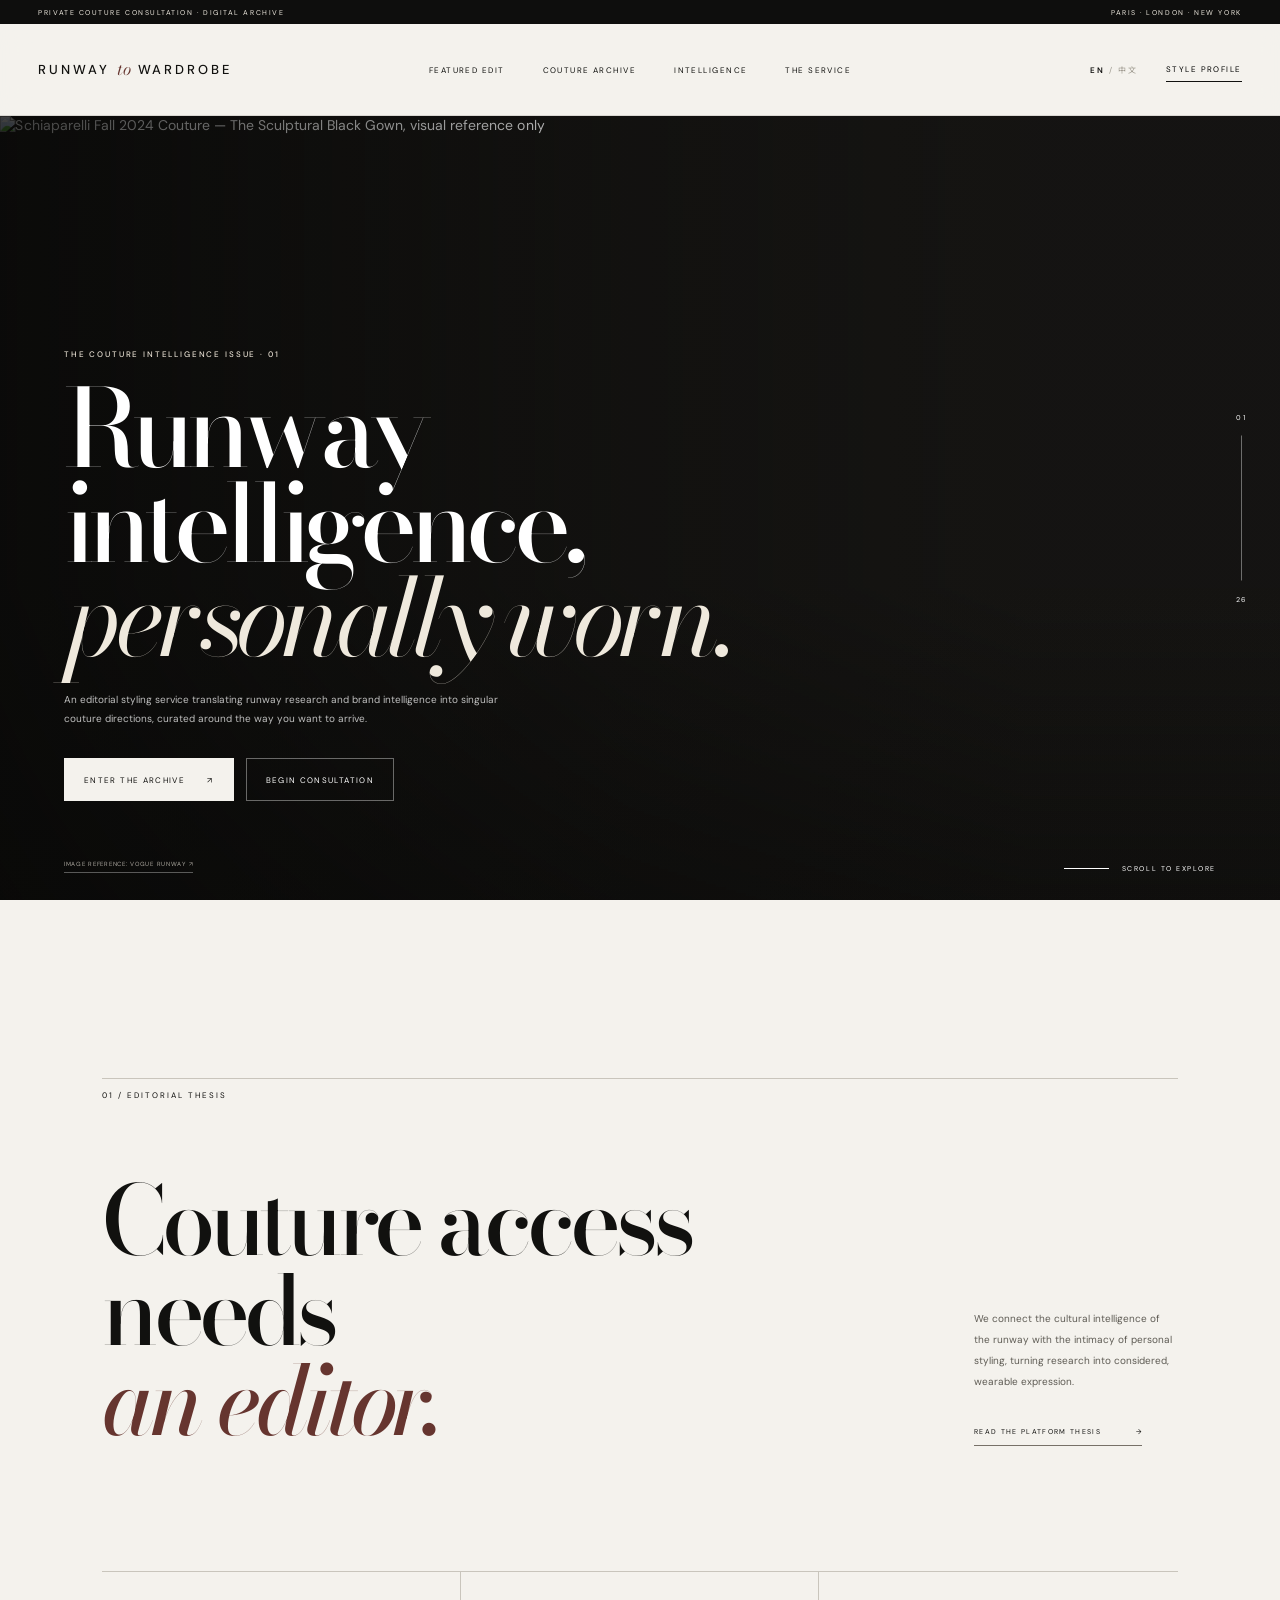
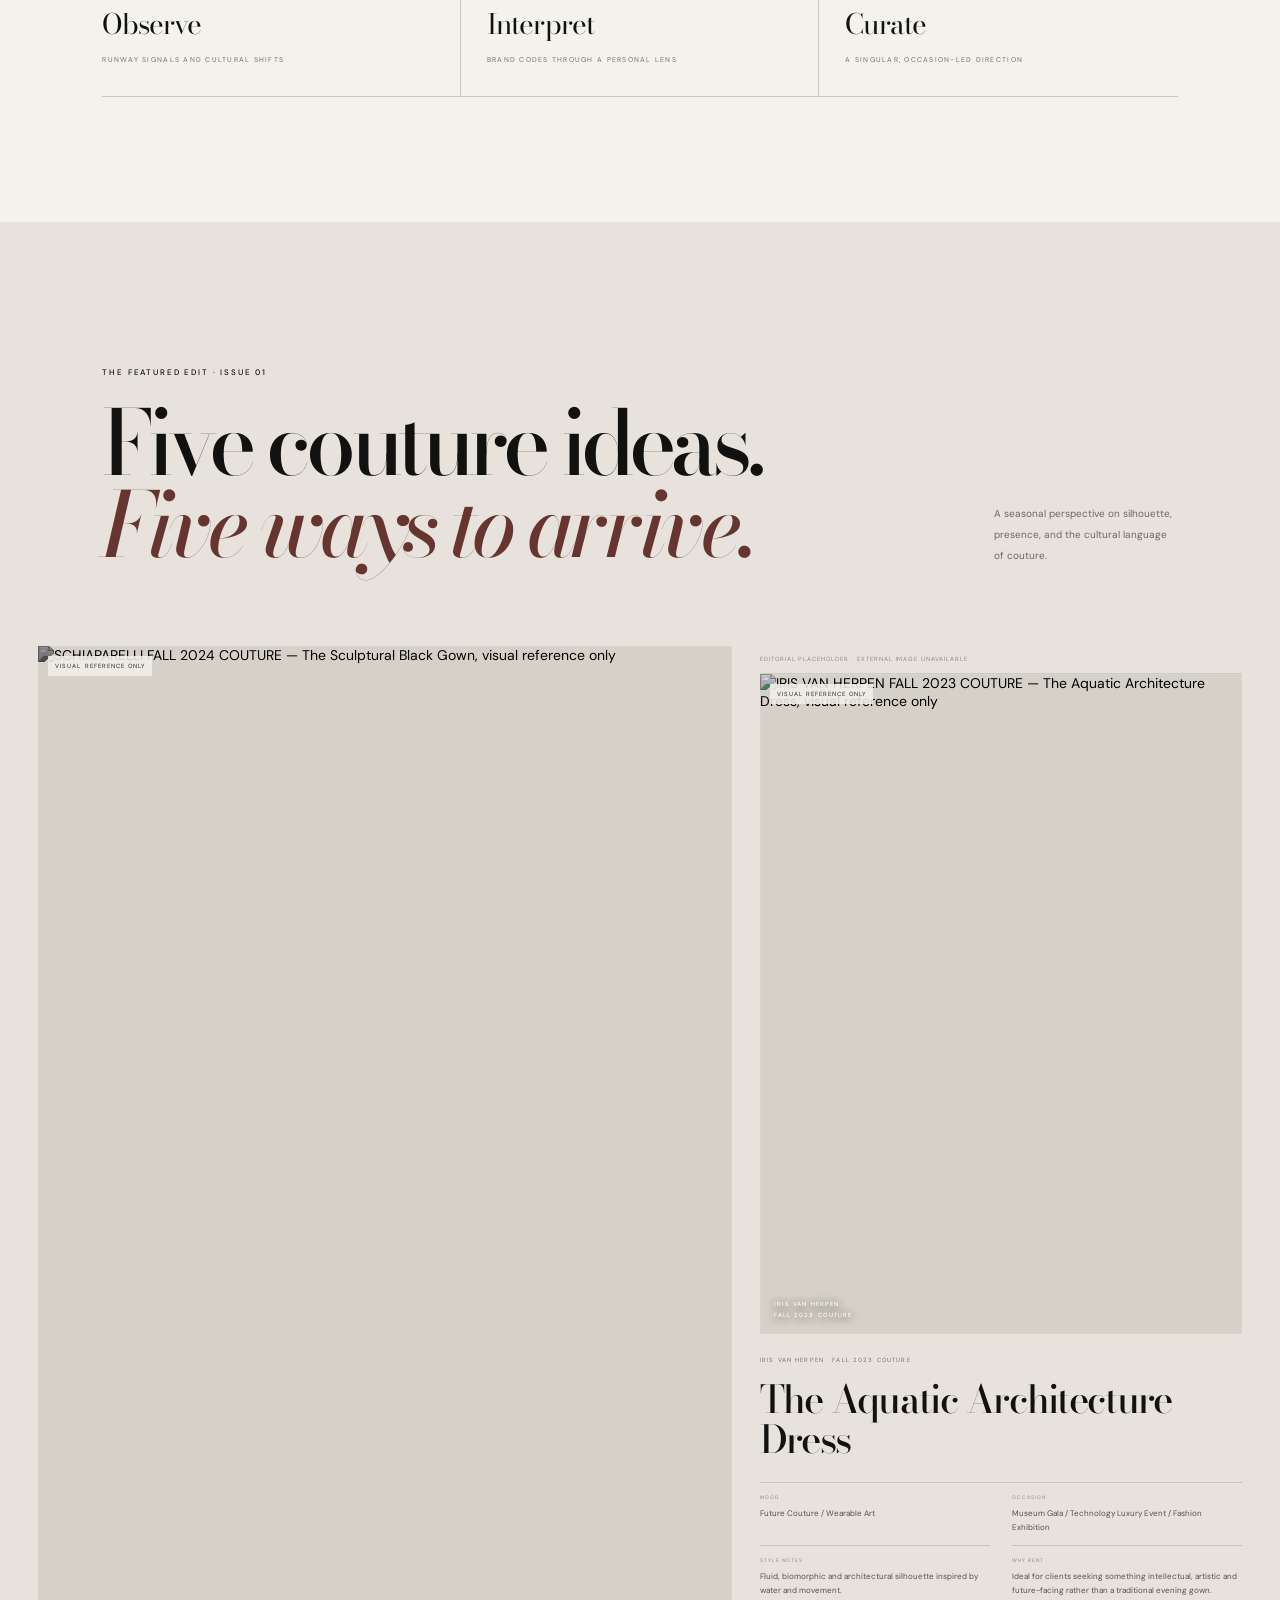
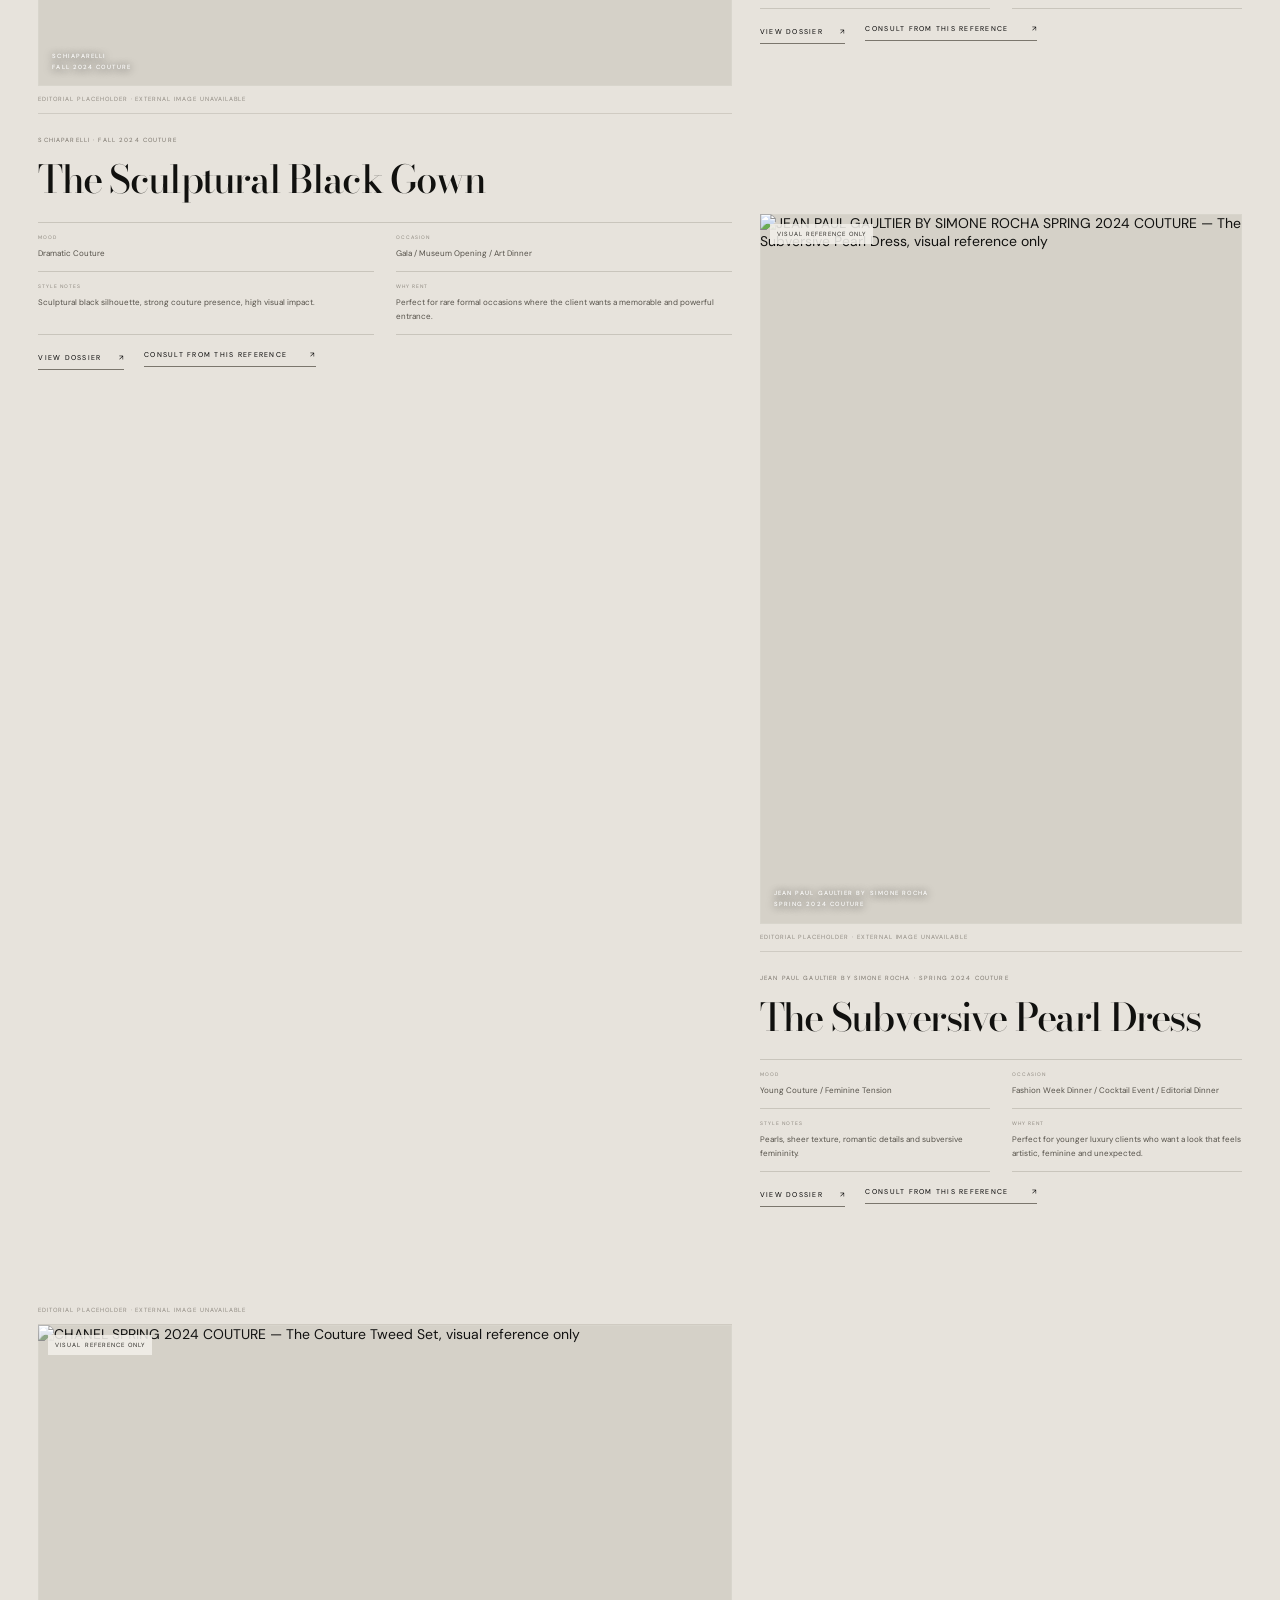
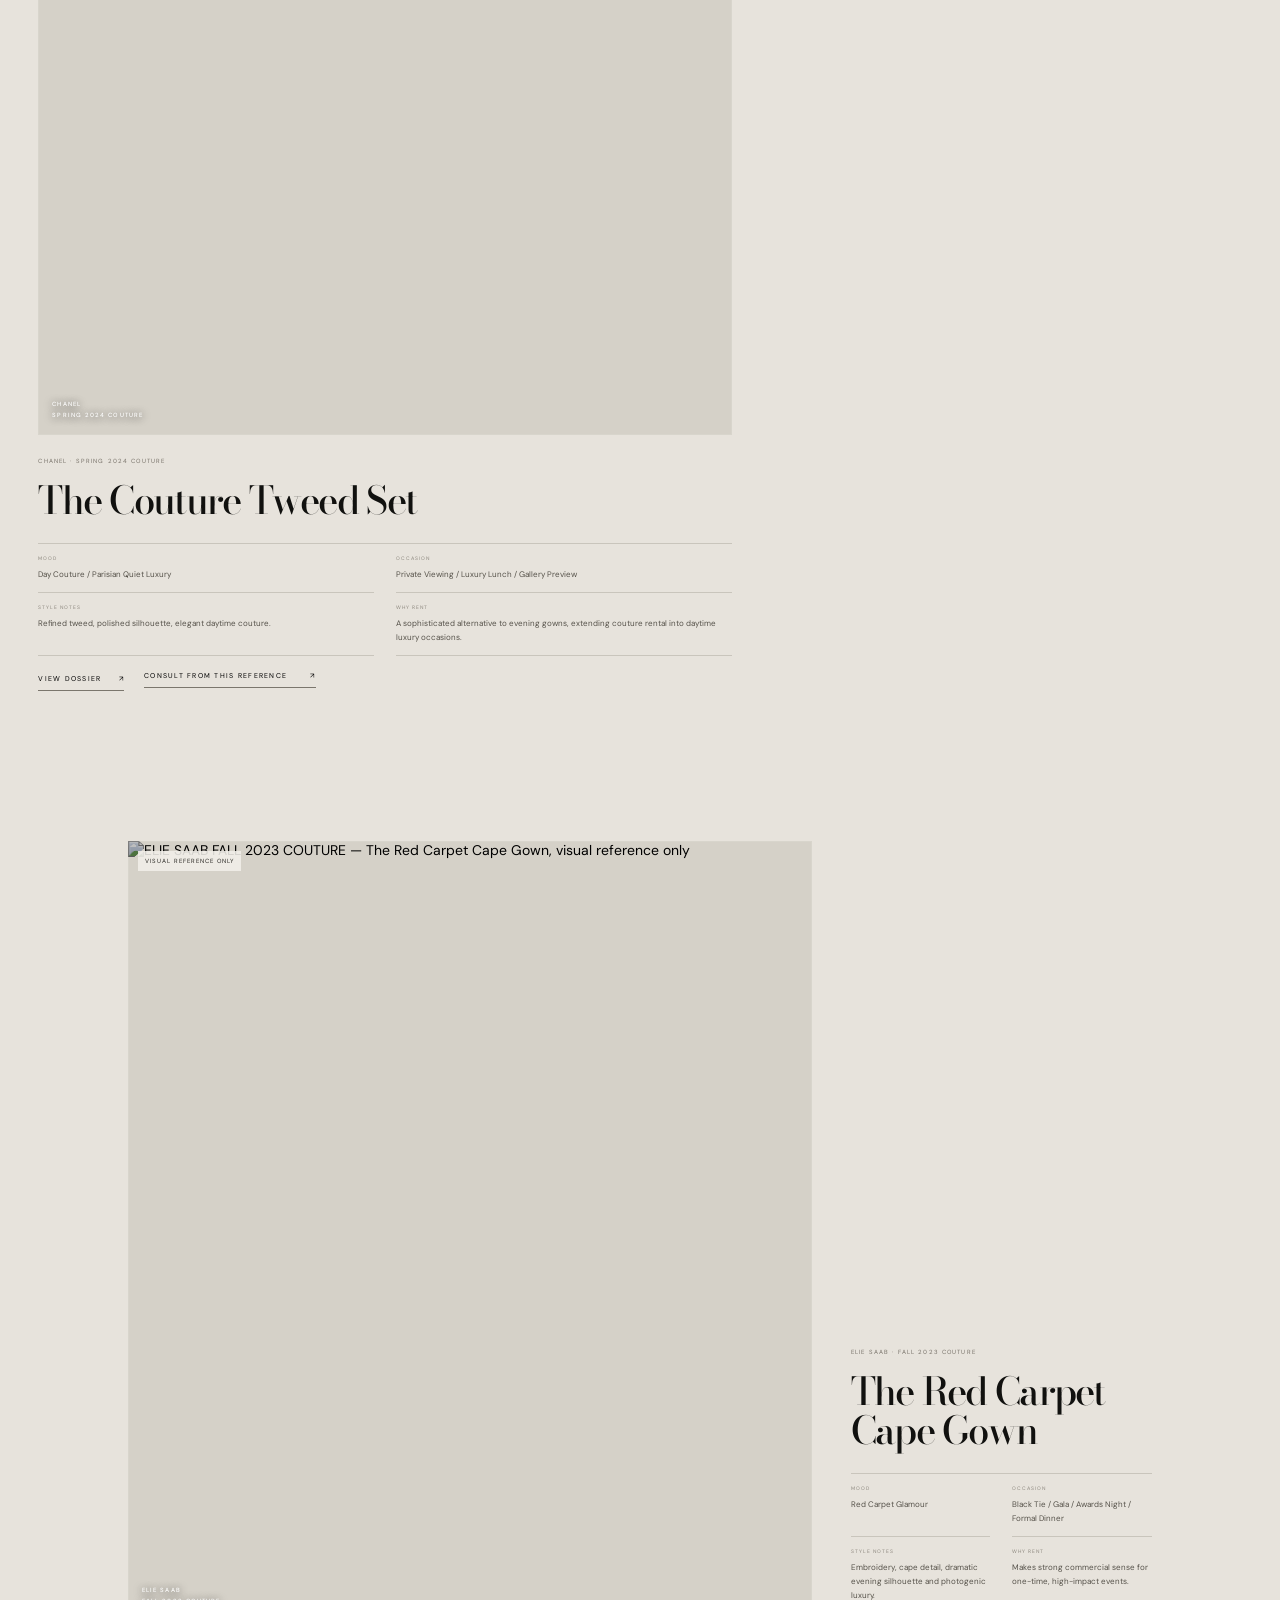
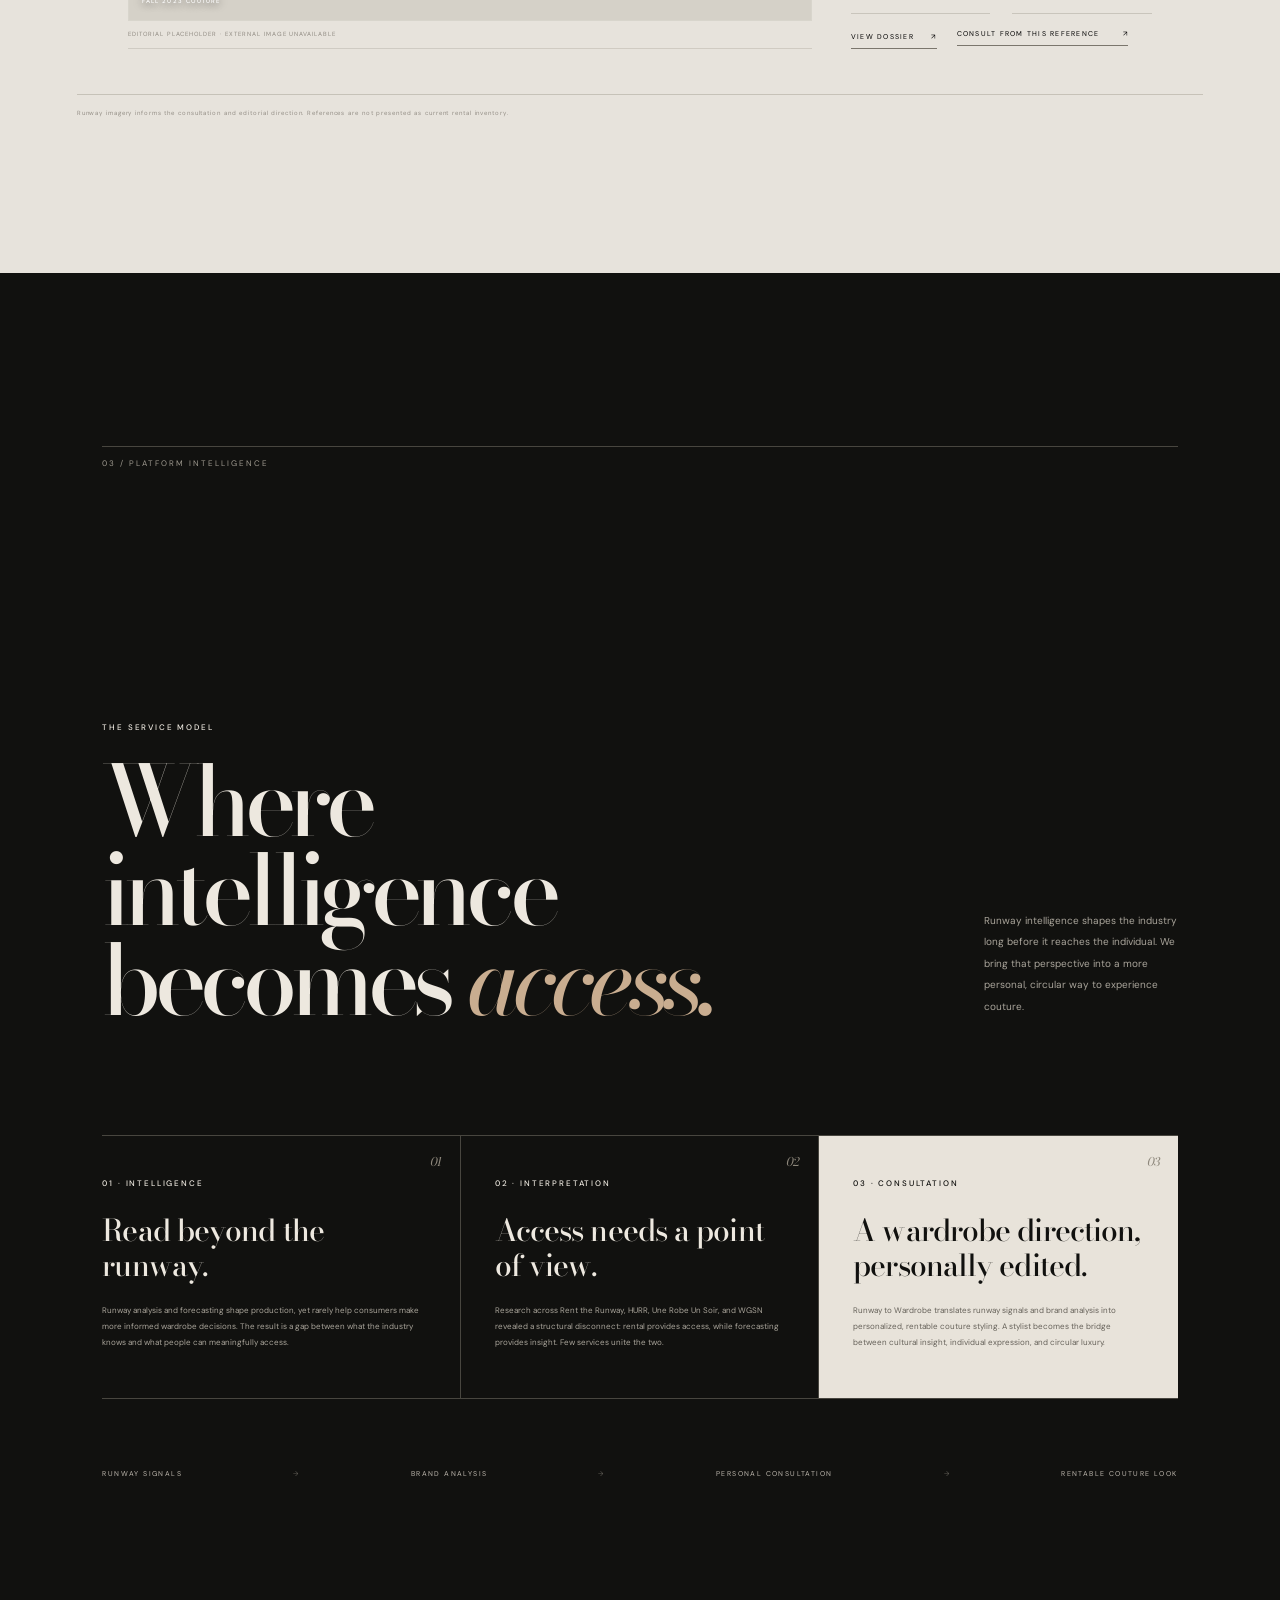
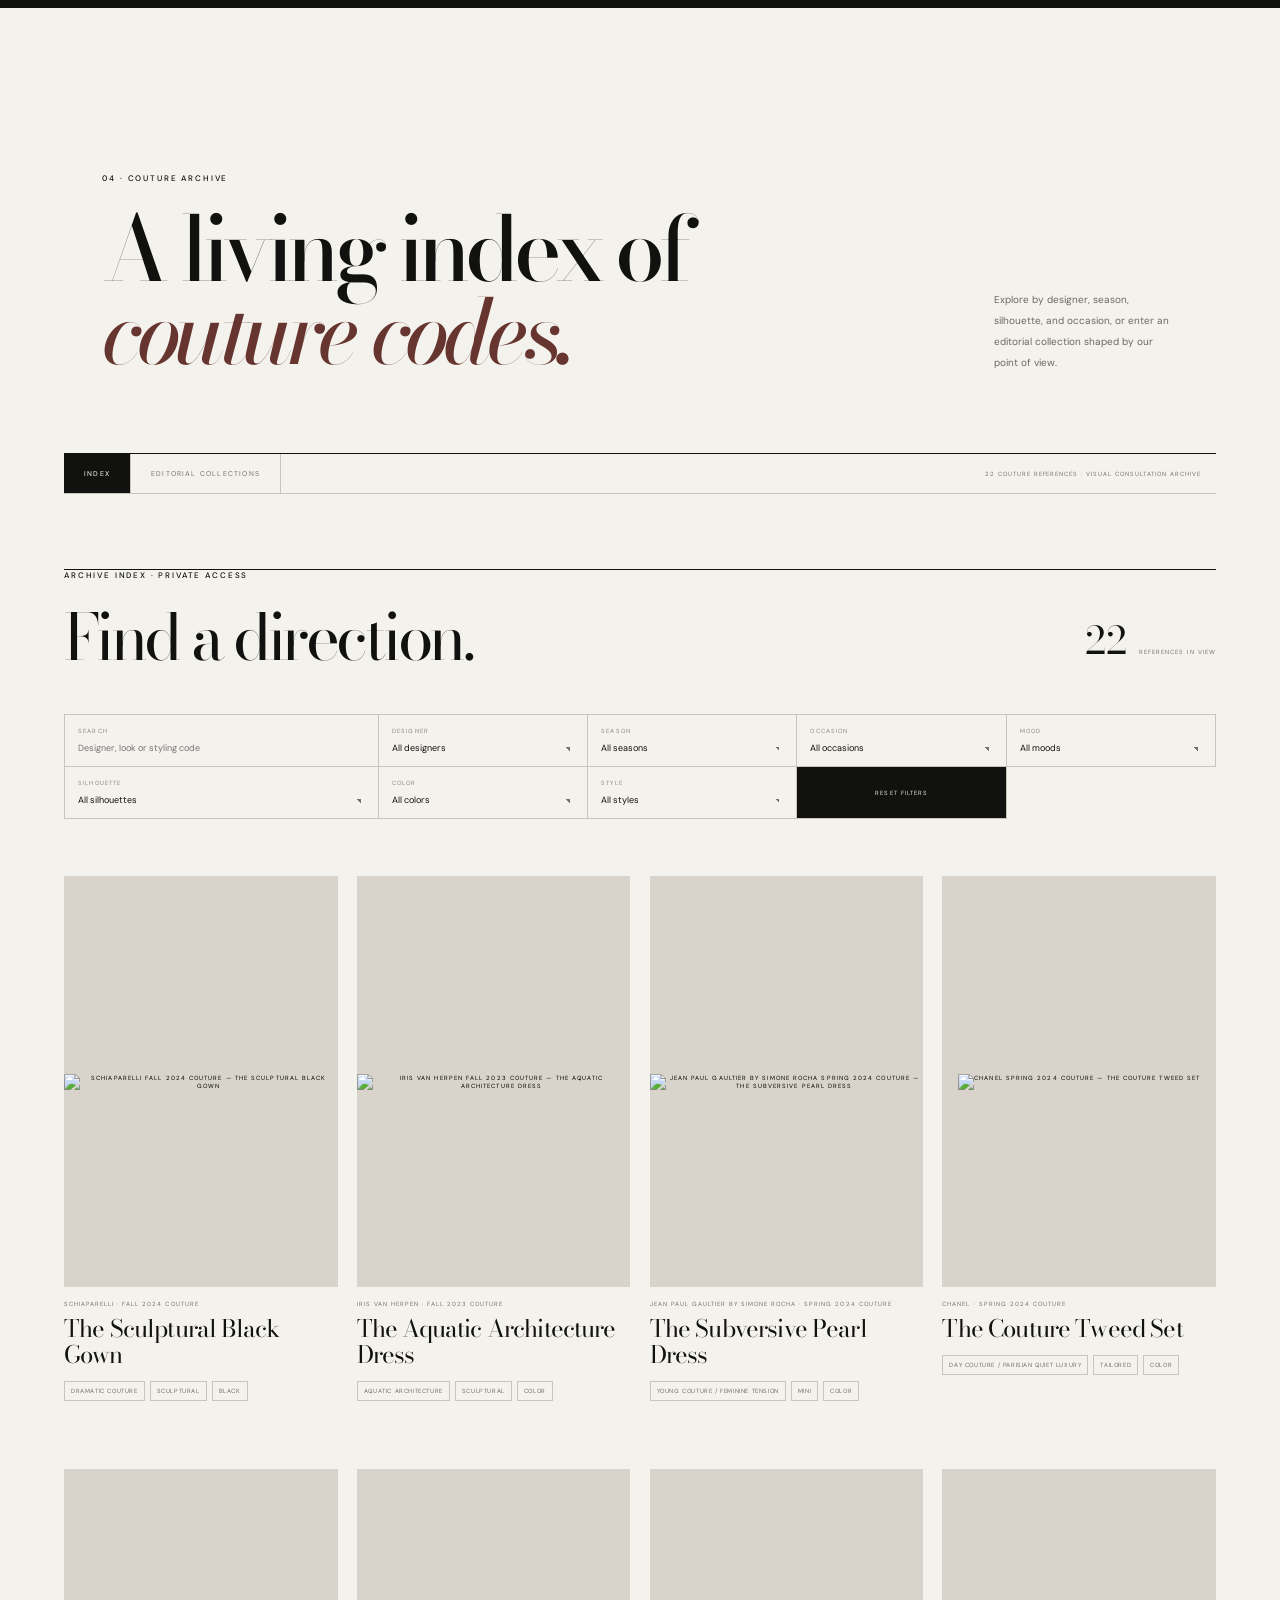
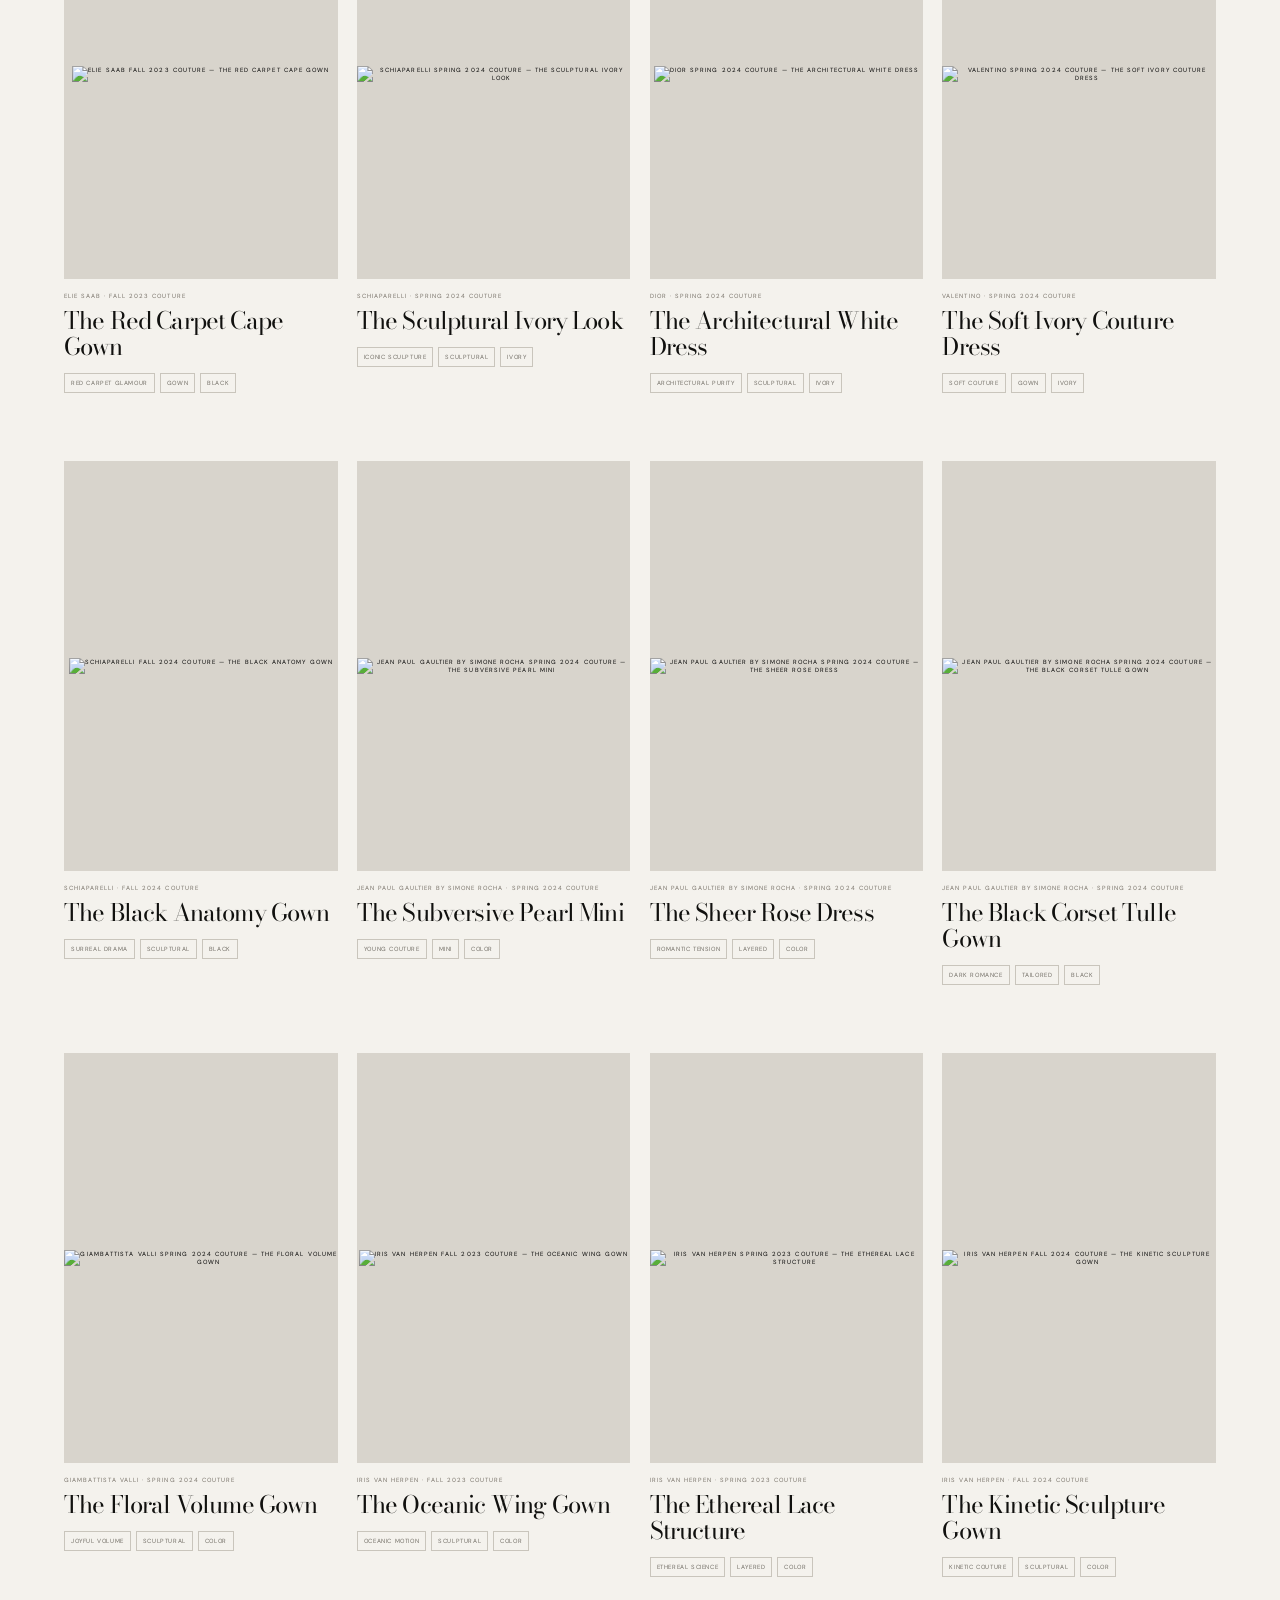
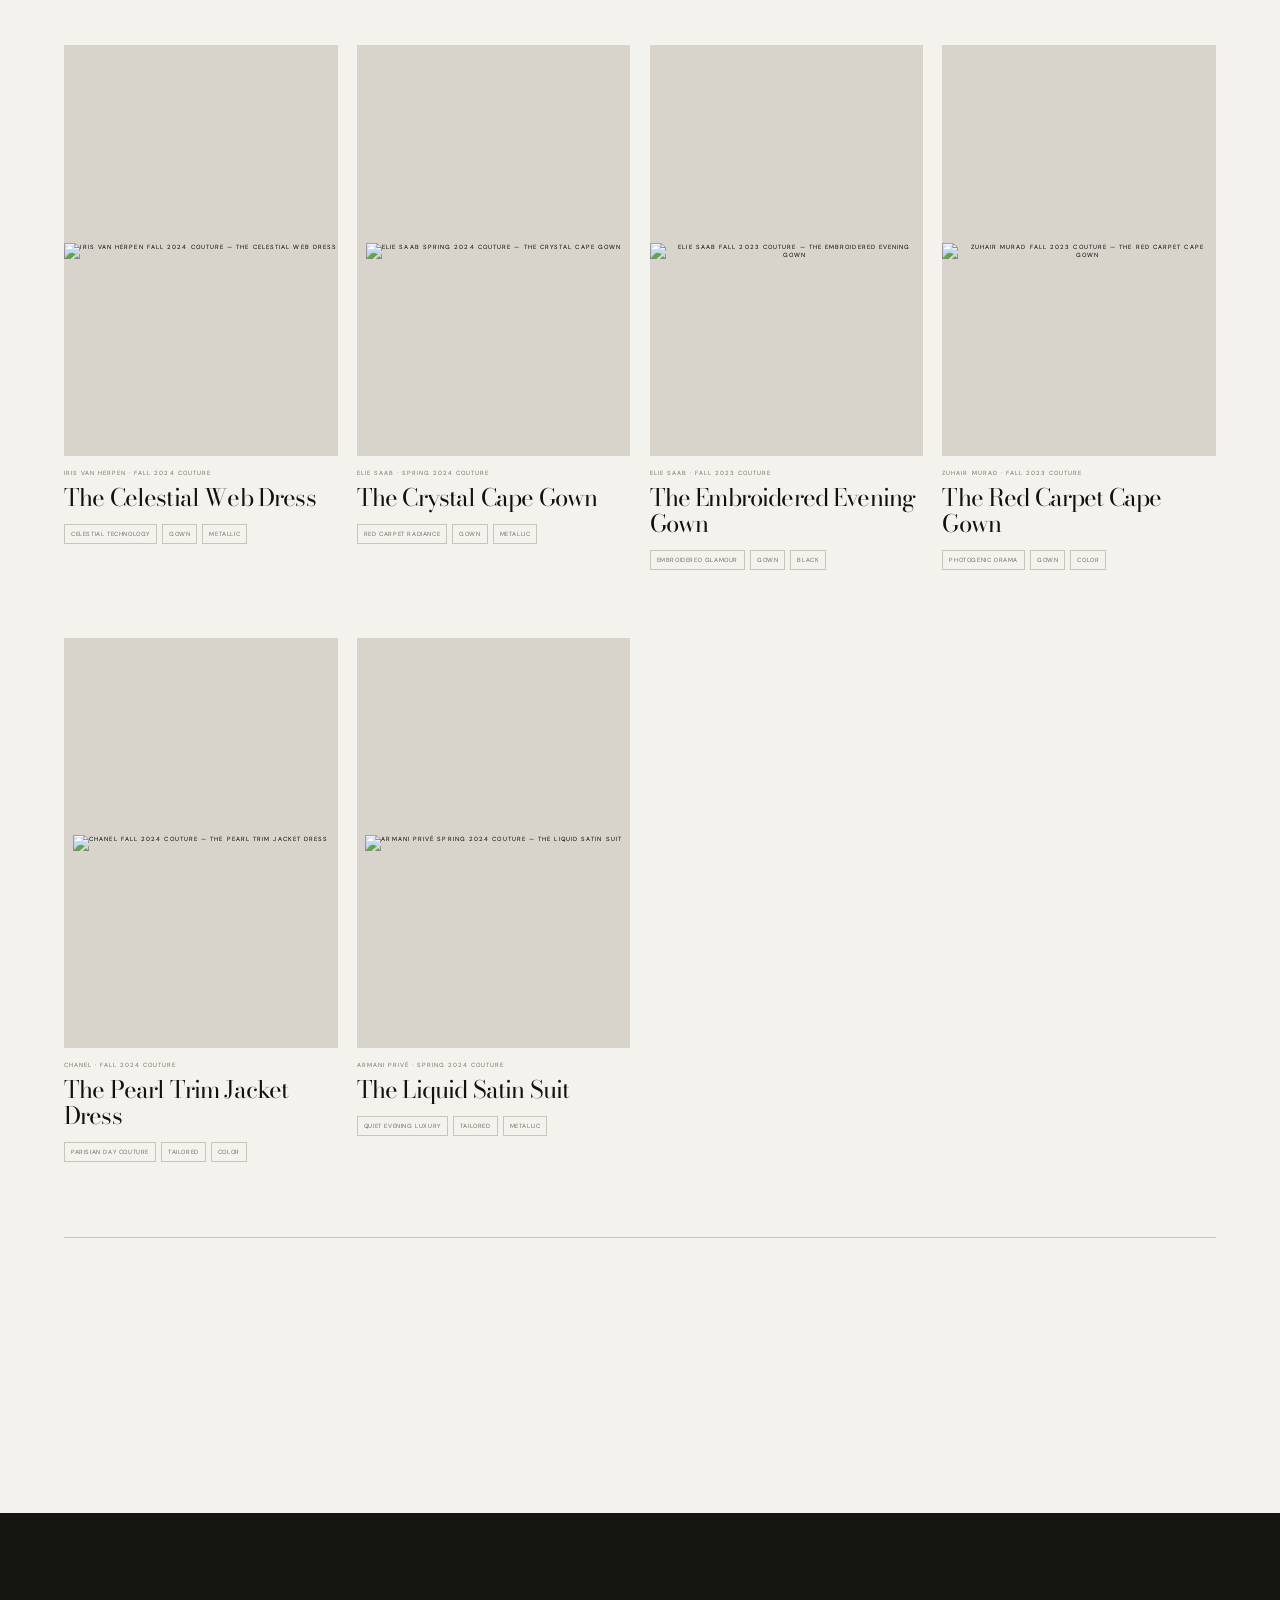
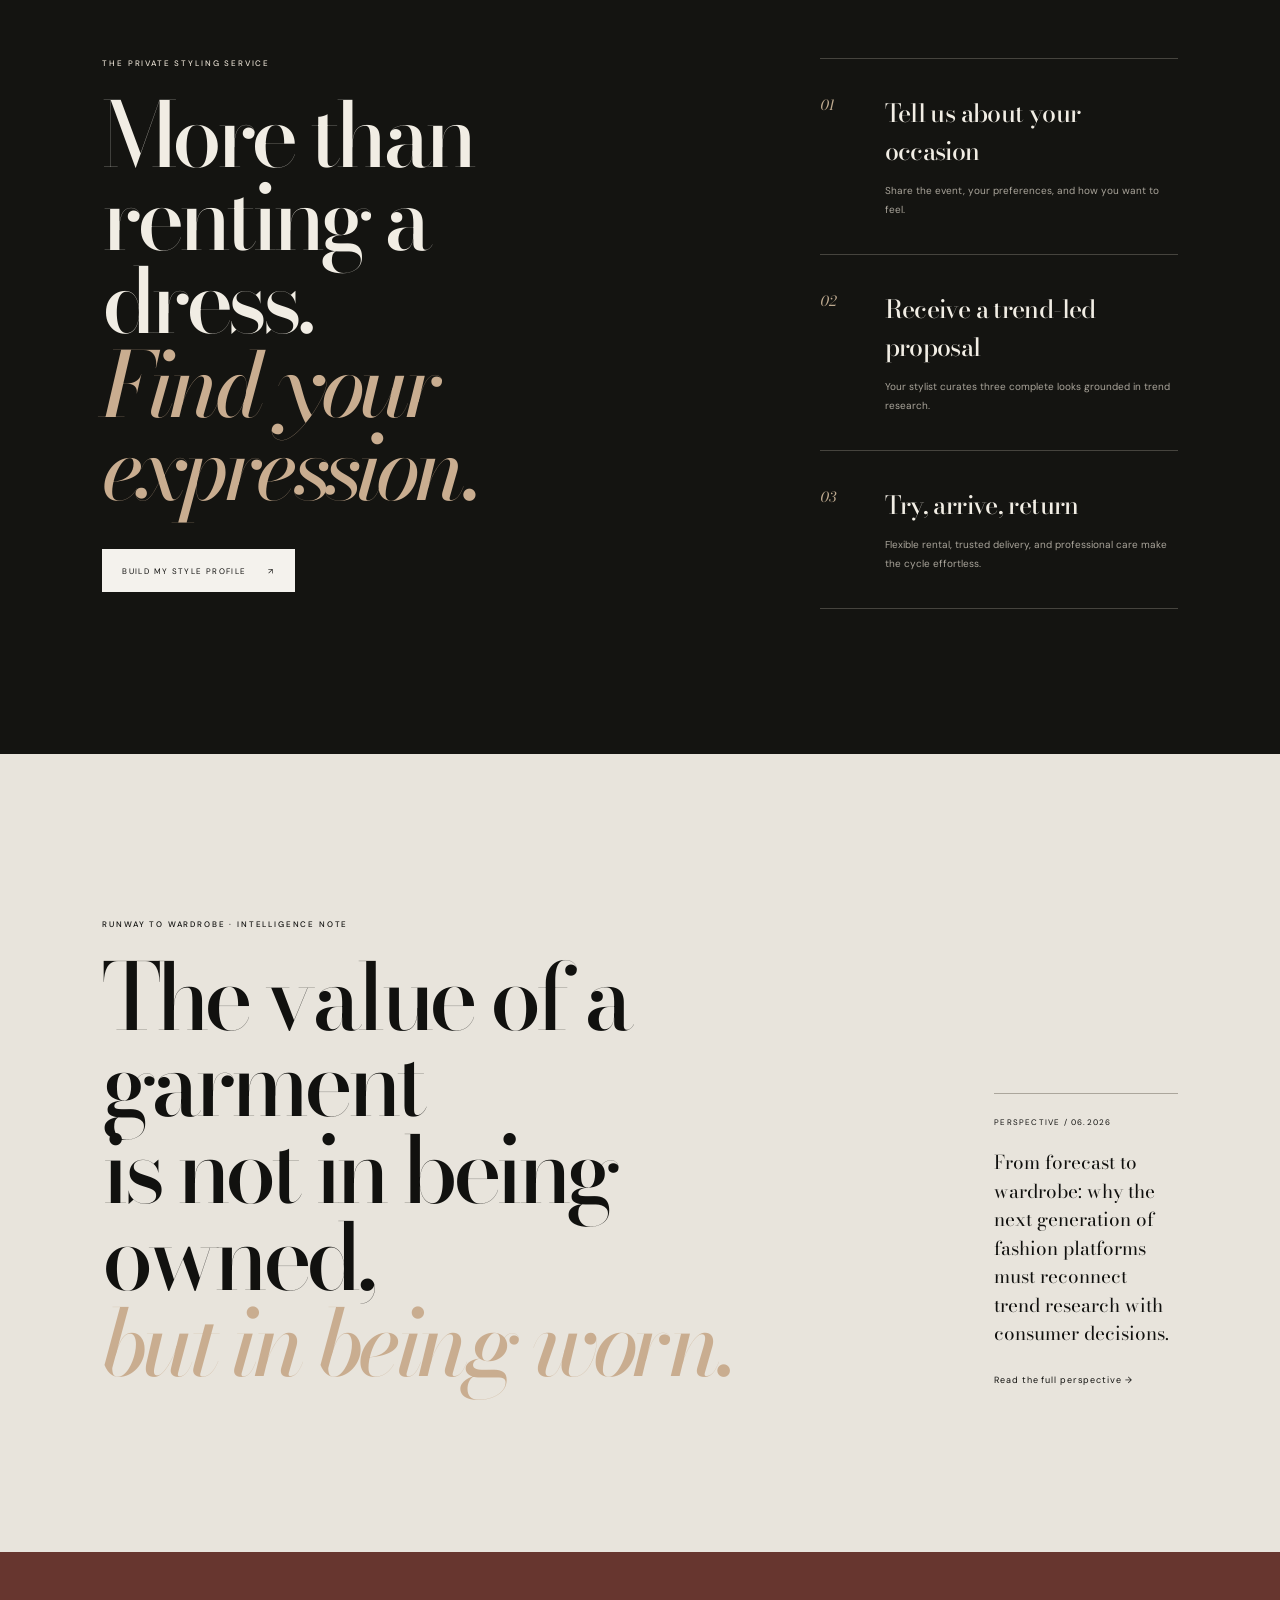
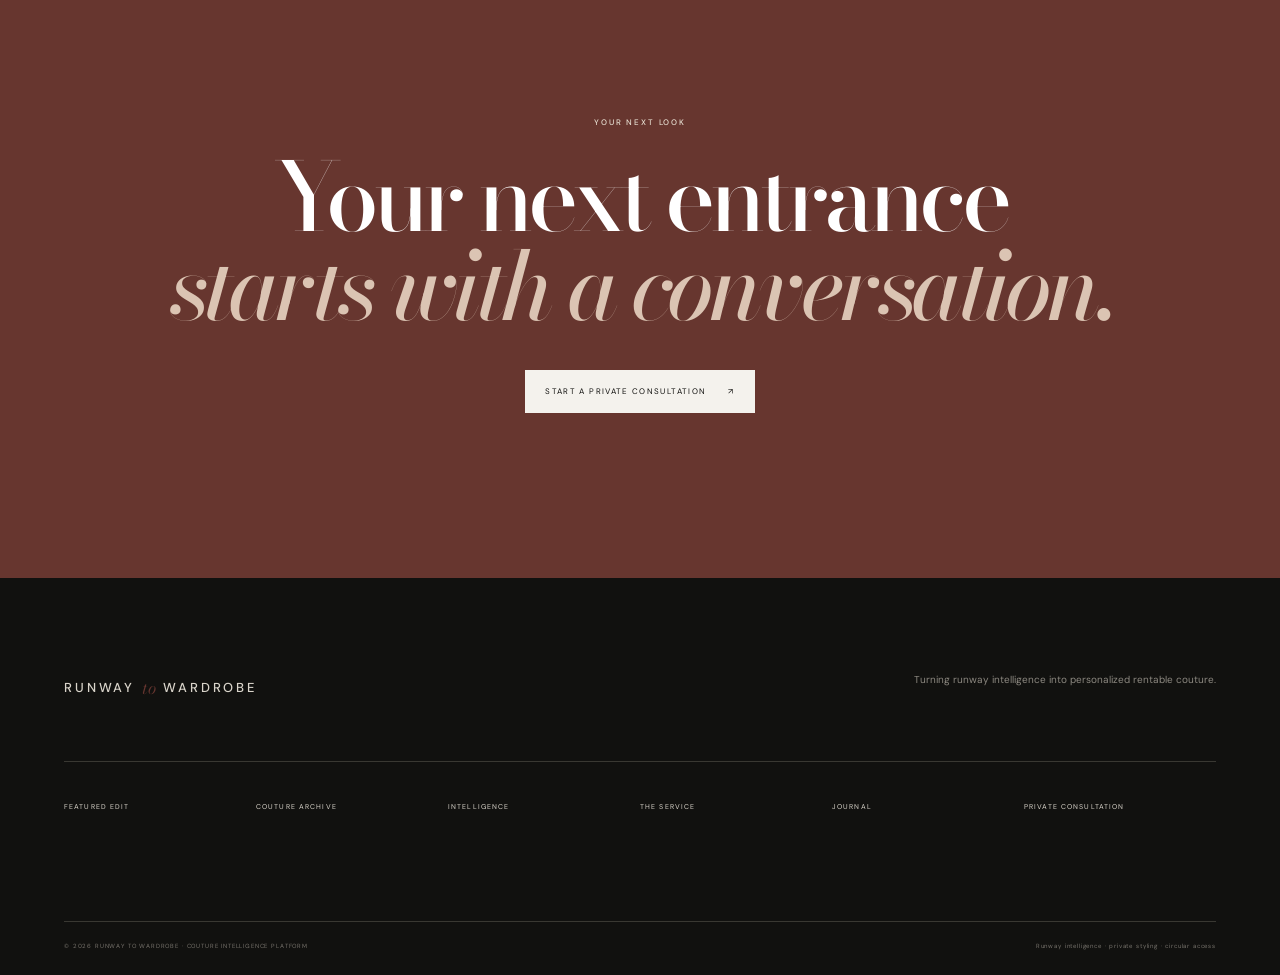
==== commit 456895ca: "Add files via upload" ====
--- a/index.html
+++ b/index.html
@@ -8,7 +8,7 @@
   <link rel="preconnect" href="https://fonts.googleapis.com">
   <link rel="preconnect" href="https://fonts.gstatic.com" crossorigin>
   <link href="https://fonts.googleapis.com/css2?family=Bodoni+Moda:opsz,ital,wght@6..96,400;6..96,500;6..96,600;6..96,700;6..96,400;6..96,500&family=DM+Sans:wght@300;400;500;600&family=Noto+Sans+SC:wght@300;400;500;600&display=swap" rel="stylesheet">
-  <link rel="stylesheet" href="styles.css?v=20260609-editorial">
+  <link rel="stylesheet" href="styles.css?v=20260610-production-2">
 </head>
 <body id="top">
   <div class="announcement">
@@ -22,8 +22,8 @@
     <nav class="desktop-nav" aria-label="Main navigation">
       <a href="#edit">Featured Edit</a>
       <a href="#archive">Couture Archive</a>
-      <a href="#rationale">Project Rationale</a>
-      <a href="#how">How It Works</a>
+      <a href="#rationale">Intelligence</a>
+      <a href="#how">The Service</a>
     </nav>
     <div class="header-actions">
       <button class="language-toggle" aria-label="Switch language"><span class="lang-en active">EN</span><span>/</span><span class="lang-zh">中文</span></button>
@@ -41,7 +41,7 @@
         <h1>Runway intelligence,<br><em>personally worn.</em></h1>
         <p class="hero-copy">An editorial styling service translating runway research and brand intelligence into singular couture directions, curated around the way you want to arrive.</p>
         <div class="hero-actions">
-          <a href="#edit" class="button button-light">Explore the Edit <span>↗</span></a>
+          <a href="#archive" class="button button-light">Enter the Archive <span>↗</span></a>
           <button class="button button-ghost quiz-trigger">Begin Consultation</button>
         </div>
       </div>
@@ -73,38 +73,38 @@
     <section class="featured-edit" id="edit">
       <div class="archive-heading">
         <div><p class="eyebrow">THE FEATURED EDIT · ISSUE 01</p><h2>Five couture ideas.<br><em>Five ways to arrive.</em></h2></div>
-        <p>Runway research translated into occasion-led styling directions for a consultation conversation.</p>
+        <p>A seasonal perspective on silhouette, presence, and the cultural language of couture.</p>
       </div>
       <div class="featured-grid" id="featured-grid"></div>
-      <p class="archive-disclaimer">Runway references are used for research and styling concept demonstration only. Not actual rental inventory.</p>
+      <p class="archive-disclaimer">Runway imagery informs the consultation and editorial direction. References are not presented as current rental inventory.</p>
     </section>
 
     <section class="rationale-section" id="rationale">
       <div class="rationale-title">
-        <p class="section-index">03 / PROJECT RATIONALE</p>
+        <p class="section-index">03 / PLATFORM INTELLIGENCE</p>
         <div>
-          <p class="eyebrow">PLATFORM THESIS · 2026</p>
-          <h2>A missing connection<br>between <em>insight</em> and access.</h2>
-        </div>
-        <p class="rationale-lede">Luxury trend intelligence influences the industry long before it reaches the individual. This project asks: what if that intelligence could guide a more personal, circular way to experience couture?</p>
+          <p class="eyebrow">THE SERVICE MODEL</p>
+          <h2>Where intelligence<br>becomes <em>access.</em></h2>
+        </div>
+        <p class="rationale-lede">Runway intelligence shapes the industry long before it reaches the individual. We bring that perspective into a more personal, circular way to experience couture.</p>
       </div>
       <div class="rationale-grid">
         <article>
           <span class="rationale-number">01</span>
-          <p class="eyebrow">THE PROBLEM</p>
-          <h3>Trend knowledge stops at the report.</h3>
+          <p class="eyebrow">01 · INTELLIGENCE</p>
+          <h3>Read beyond the runway.</h3>
           <p>Runway analysis and forecasting shape production, yet rarely help consumers make more informed wardrobe decisions. The result is a gap between what the industry knows and what people can meaningfully access.</p>
         </article>
         <article>
           <span class="rationale-number">02</span>
-          <p class="eyebrow">THE COMPETITOR GAP</p>
-          <h3>Rental platforms offer inventory, not interpretation.</h3>
+          <p class="eyebrow">02 · INTERPRETATION</p>
+          <h3>Access needs a point of view.</h3>
           <p>Research across Rent the Runway, HURR, Une Robe Un Soir, and WGSN revealed a structural disconnect: rental provides access, while forecasting provides insight. Few services unite the two.</p>
         </article>
         <article class="rationale-solution">
           <span class="rationale-number">03</span>
-          <p class="eyebrow">THE PROPOSED SOLUTION</p>
-          <h3>Consultation-driven rental.</h3>
+          <p class="eyebrow">03 · CONSULTATION</p>
+          <h3>A wardrobe direction, personally edited.</h3>
           <p>Runway to Wardrobe translates runway signals and brand analysis into personalized, rentable couture styling. A stylist becomes the bridge between cultural insight, individual expression, and circular luxury.</p>
         </article>
       </div>
@@ -115,11 +115,38 @@
 
     <section class="archive-section" id="archive">
       <div class="archive-heading">
-        <div><p class="eyebrow">04 · CURATED COUTURE ARCHIVE</p><h2>A research library for<br><em>personal expression.</em></h2></div>
-        <p>Not a catalogue of inventory. A visual archive used by stylists to interpret silhouette, mood, occasion, and cultural relevance.</p>
-      </div>
-      <p class="archive-disclaimer prominent">Runway references are used for research and styling concept demonstration only. Not actual rental inventory.</p>
-
+        <div><p class="eyebrow">04 · COUTURE ARCHIVE</p><h2>A living index of<br><em>couture codes.</em></h2></div>
+        <p>Explore by designer, season, silhouette, and occasion, or enter an editorial collection shaped by our point of view.</p>
+      </div>
+      <div class="archive-view-switch" role="group" aria-label="Archive view">
+        <button class="active" type="button" data-archive-view="index">Index</button>
+        <button type="button" data-archive-view="editorial">Editorial Collections</button>
+        <span>22 couture references · visual consultation archive</span>
+      </div>
+
+      <section class="archive-index" aria-labelledby="archive-index-title">
+        <div class="archive-index-top">
+          <div><p class="eyebrow">ARCHIVE INDEX · PRIVATE ACCESS</p><h3 id="archive-index-title">Find a direction.</h3></div>
+          <div class="archive-index-meta"><strong id="archive-result-count">00</strong><span>references in view</span></div>
+        </div>
+        <div class="archive-tools">
+          <label class="archive-search"><span>Search</span><input id="archive-search" type="search" placeholder="Designer, look or styling code"></label>
+          <label><span>Designer</span><select data-archive-filter="designer"><option value="">All designers</option></select></label>
+          <label><span>Season</span><select data-archive-filter="season"><option value="">All seasons</option></select></label>
+          <label><span>Occasion</span><select data-archive-filter="occasion"><option value="">All occasions</option></select></label>
+          <label><span>Mood</span><select data-archive-filter="mood"><option value="">All moods</option></select></label>
+          <label><span>Silhouette</span><select data-archive-filter="silhouette"><option value="">All silhouettes</option></select></label>
+          <label><span>Color</span><select data-archive-filter="color"><option value="">All colors</option></select></label>
+          <label><span>Style</span><select data-archive-filter="style"><option value="">All styles</option></select></label>
+          <button class="archive-reset" type="button">Reset filters</button>
+        </div>
+        <div class="archive-active-filters" aria-live="polite"></div>
+        <div class="archive-index-grid" id="archive-index-grid"></div>
+        <p class="archive-empty" hidden>No references match this combination. Reset a filter to widen the edit.</p>
+      </section>
+
+      <div class="editorial-collections">
+      <div class="editorial-collections-intro"><p class="eyebrow">EDITORIAL COLLECTIONS</p><h3>Four ways of reading couture.</h3><p>Curated chapters connect runway codes to the atmosphere, occasion, and presence they can create.</p></div>
       <section class="archive-chapter">
         <div class="chapter-heading"><span>ARCHIVE 01</span><h3>Iconic Couture Impact</h3><p>High-presence silhouettes for clients seeking an unforgettable formal entrance.</p></div>
         <div class="archive-grid" id="iconic-grid"></div>
@@ -143,11 +170,12 @@
         <div class="chapter-heading"><span>ARCHIVE 04</span><h3>Red Carpet Rental & Day Couture</h3><p>Commercially relevant occasion dressing, from photogenic evening glamour to polished daytime luxury.</p></div>
         <div class="archive-grid" id="occasion-grid"></div>
       </section>
+      </div>
     </section>
 
     <section class="how-section" id="how">
       <div class="how-intro">
-        <p class="eyebrow light">HOW IT WORKS</p>
+        <p class="eyebrow light">THE PRIVATE STYLING SERVICE</p>
         <h2>More than renting a dress.<br><em>Find your expression.</em></h2>
         <button class="button button-light quiz-trigger">Build My Style Profile <span>↗</span></button>
       </div>
@@ -159,7 +187,7 @@
     </section>
 
     <section class="journal" id="journal">
-      <p class="eyebrow">RUNWAY TO WARDROBE · PROJECT PERSPECTIVE</p>
+      <p class="eyebrow">RUNWAY TO WARDROBE · INTELLIGENCE NOTE</p>
       <div class="journal-content">
         <h2>The value of a garment<br>is not in being owned,<br><em>but in being worn.</em></h2>
         <div class="journal-note"><span>PERSPECTIVE  /  06.2026</span><p>From forecast to wardrobe: why the next generation of fashion platforms must reconnect trend research with consumer decisions.</p><a href="#rationale">Read the full perspective →</a></div>
@@ -169,42 +197,56 @@
     <section class="cta">
       <p class="eyebrow light">YOUR NEXT LOOK</p>
       <h2>Your next entrance<br><em>starts with a conversation.</em></h2>
-      <button class="button button-light quiz-trigger">Book a Complimentary Styling <span>↗</span></button>
+      <button class="button button-light quiz-trigger">Start a Private Consultation <span>↗</span></button>
     </section>
   </main>
 
   <footer>
     <div class="footer-top"><a class="logo" href="#top"><span class="logo-line">RUNWAY</span><i>to</i><span class="logo-line">WARDROBE</span></a><p>Turning runway intelligence into personalized rentable couture.</p></div>
-    <div class="footer-links"><a href="#edit">Featured Edit</a><a href="#archive">Couture Archive</a><a href="#rationale">Project Rationale</a><a href="#how">How It Works</a><a href="#journal">Journal</a><button class="footer-contact quiz-trigger">Contact</button></div>
-    <div class="footer-bottom"><span>© 2026 RUNWAY TO WARDROBE · COUTURE INTELLIGENCE PLATFORM</span><span>Concept, research, strategy, and experience design.</span></div>
+    <div class="footer-links"><a href="#edit">Featured Edit</a><a href="#archive">Couture Archive</a><a href="#rationale">Intelligence</a><a href="#how">The Service</a><a href="#journal">Journal</a><button class="footer-contact quiz-trigger">Private Consultation</button></div>
+    <div class="footer-bottom"><span>© 2026 RUNWAY TO WARDROBE · COUTURE INTELLIGENCE PLATFORM</span><span>Runway intelligence · private styling · circular access</span></div>
   </footer>
 
   <div class="mobile-menu">
     <button class="menu-close" aria-label="Close menu">×</button>
     <button class="language-toggle mobile-language" aria-label="Switch language"><span class="lang-en active">EN</span><span>/</span><span class="lang-zh">中文</span></button>
-    <a href="#edit">Featured Edit</a><a href="#archive">Couture Archive</a><a href="#rationale">Project Rationale</a><a href="#how">How It Works</a><a href="#journal">Journal</a>
+    <a href="#edit">Featured Edit</a><a href="#archive">Couture Archive</a><a href="#rationale">Intelligence</a><a href="#how">The Service</a><a href="#journal">Journal</a>
     <button class="button button-dark quiz-trigger">Build My Style Profile</button>
   </div>
 
   <div class="modal-backdrop" aria-hidden="true">
     <div class="quiz-modal" role="dialog" aria-modal="true" aria-labelledby="quiz-title">
       <button class="modal-close" aria-label="Close">×</button>
-      <div class="quiz-progress"><span></span><span></span><span></span></div>
-      <div class="quiz-step active" data-step="1"><p class="eyebrow">STYLE PROFILE · 01</p><h2 id="quiz-title">Where are you going?</h2><p class="quiz-sub">Choose the closest occasion. We will begin the curation from here.</p><div class="option-grid"><button>Formal Dinner</button><button>Wedding</button><button>Art & Culture</button><button>Private Party</button></div></div>
-      <div class="quiz-step" data-step="2"><p class="eyebrow">STYLE PROFILE · 02</p><h2>How do you want to be remembered?</h2><p class="quiz-sub">There is no right answer, only an expression closer to you.</p><div class="option-grid"><button>Quietly Powerful</button><button>Romantic & Dramatic</button><button>Sharp & Futuristic</button><button>Relaxed & Refined</button></div></div>
-      <div class="quiz-step quiz-result-step" data-step="3">
+      <div class="quiz-progress"><span></span><span></span><span></span><span></span><span></span><span></span><span></span><span></span></div>
+      <div class="quiz-service-meta"><span>PRIVATE STYLING CONSULTATION</span><span class="quiz-step-counter">01 / 07</span></div>
+      <div class="quiz-step active" data-step="1" data-key="occasion"><p class="eyebrow">CONSULTATION · OCCASION</p><h2 id="quiz-title">Where are you going?</h2><p class="quiz-sub">The cultural context of an event shapes the first direction of the edit.</p><div class="option-grid"><button>Formal Dinner</button><button>Wedding</button><button>Art & Culture</button><button>Private Party</button></div></div>
+      <div class="quiz-step" data-step="2" data-key="dressCode"><p class="eyebrow">CONSULTATION · DRESS CODE</p><h2>How formal is the room?</h2><p class="quiz-sub">We will calibrate presence, proportion, and ease around the invitation.</p><div class="option-grid"><button>Black Tie</button><button>Cocktail</button><button>Creative Formal</button><button>Daytime Polished</button></div></div>
+      <div class="quiz-step" data-step="3" data-key="bodyPreference"><p class="eyebrow">CONSULTATION · SILHOUETTE</p><h2>Which silhouette feels most like you?</h2><p class="quiz-sub">Choose the relationship you want between garment and body.</p><div class="option-grid"><button>Defined & Tailored</button><button>Fluid & Elongated</button><button>Sculptural & Voluminous</button><button>Sheer & Layered</button></div></div>
+      <div class="quiz-step" data-step="4" data-key="mood"><p class="eyebrow">CONSULTATION · IMPRESSION</p><h2>How do you want to be remembered?</h2><p class="quiz-sub">There is no right answer, only an expression closer to you.</p><div class="option-grid"><button>Quietly Powerful</button><button>Romantic & Dramatic</button><button>Sharp & Futuristic</button><button>Relaxed & Refined</button></div></div>
+      <div class="quiz-step" data-step="5" data-key="color"><p class="eyebrow">CONSULTATION · COLOR</p><h2>Which palette holds your attention?</h2><p class="quiz-sub">Color can whisper, frame, or completely transform a room.</p><div class="option-grid"><button>Black & Graphite</button><button>Ivory & Soft Neutrals</button><button>Jewel & Saturated</button><button>Metallic & Iridescent</button></div></div>
+      <div class="quiz-step" data-step="6" data-key="budget"><p class="eyebrow">CONSULTATION · INVESTMENT</p><h2>What rental range feels considered?</h2><p class="quiz-sub">This helps the stylist shape a commercially credible proposal.</p><div class="option-grid"><button>$500–$1,000</button><button>$1,000–$2,500</button><button>$2,500–$5,000</button><button>Open to exceptional pieces</button></div></div>
+      <div class="quiz-step" data-step="7" data-key="rentalDate"><p class="eyebrow">CONSULTATION · TIMING</p><h2>When do you need the look?</h2><p class="quiz-sub">Allow time for a stylist review, fitting conversation, and delivery planning.</p><label class="date-field"><span>Rental date</span><input class="rental-date-input" type="date"></label><button class="button button-dark date-continue" type="button">Complete My Profile <span>↗</span></button></div>
+      <div class="quiz-step quiz-result-step" data-step="8">
         <p class="eyebrow">STYLE PROFILE · COMPLETE</p>
         <div class="quiz-result-heading">
-          <div><h2>Your curated couture direction.</h2><p class="quiz-sub">Three runway references selected for your occasion and desired presence.</p></div>
-          <div class="quiz-selection-summary"><button type="button" data-edit-step="0"></button><button type="button" data-edit-step="1"></button></div>
-        </div>
+          <div><h2>Your private couture edit.</h2><p class="quiz-sub">Three runway references selected through your complete styling profile.</p></div>
+          <div class="quiz-selection-summary"></div>
+        </div>
+        <div class="consultation-summary"></div>
         <div class="quiz-recommendations" aria-live="polite"></div>
-        <p class="quiz-recommendation-note">Recommendations are based on occasion, mood, and runway reference research. Visual references only, not actual rental inventory.</p>
-        <button class="button button-dark finish-quiz">See My Curated Looks <span>↗</span></button>
+        <p class="quiz-recommendation-note">Your edit combines occasion, silhouette, palette, dress code, and runway intelligence. Final availability is confirmed during stylist review.</p>
+        <div class="quiz-result-actions"><button class="button button-dark stylist-review" type="button">Request Stylist Review <span>↗</span></button><button class="finish-quiz" type="button">Continue into the archive →</button></div>
       </div>
     </div>
   </div>
+
+  <div class="look-backdrop" aria-hidden="true">
+    <article class="look-dossier" role="dialog" aria-modal="true" aria-labelledby="look-dossier-title">
+      <button class="look-close" aria-label="Close look dossier">×</button>
+      <div class="look-dossier-content"></div>
+    </article>
+  </div>
   <div class="toast">Added to your style profile</div>
-  <script src="script.js?v=20260609-editorial"></script>
+  <script src="script.js?v=20260610-production-2"></script>
 </body>
 </html>
--- a/styles.css
+++ b/styles.css
@@ -155,6 +155,13 @@
 .footer-contact{padding:0;border:0;background:none;color:inherit;text-align:left;font-size:inherit;letter-spacing:inherit;text-transform:uppercase}
 .footer-links a,.footer-contact{transition:color .25s ease}
 .footer-links a:hover,.footer-contact:hover{color:#fff}
+
+/* Quiz cards reuse the archive's original full-look imagery */
+.quiz-recommendation-image{height:auto;aspect-ratio:2/3;background:#d8d4cc}
+.quiz-recommendation-image img,
+.quiz-recommendation-image img[data-fallback]{width:100%;height:100%;object-fit:cover;object-position:center;filter:none!important;transform:none!important}
+@media(max-width:900px){.quiz-recommendation-card:last-child .quiz-recommendation-image{height:auto;aspect-ratio:2/3}}
+@media(max-width:620px){.quiz-recommendation-image,.quiz-recommendation-card:last-child .quiz-recommendation-image{height:auto;aspect-ratio:2/3}}
 .footer-bottom{font-size:6px;letter-spacing:.14em}
 
 .modal-backdrop{background:rgba(14,14,12,.74)}
@@ -249,3 +256,160 @@
   footer{padding:65px 5vw 22px}.footer-links{padding-bottom:65px}
   .quiz-modal,.quiz-modal.quiz-results-open{padding:50px 18px}.quiz-step h2{font-size:40px}
 }
+
+/* Fashion-tech platform layer */
+.desktop-nav a[href="#rationale"]{color:#716d65}
+.reference-actions{display:flex;align-items:flex-end;gap:20px;margin-top:auto}
+.look-detail-trigger,.recommendation-detail{border:0;border-bottom:1px solid #7b766d;background:none;padding:18px 0 7px;font-size:6px;letter-spacing:.18em;text-transform:uppercase}
+.look-detail-trigger span,.recommendation-detail span{margin-left:14px}
+.reference-actions .reference-consult{margin-top:0}
+
+.archive-index{margin:0 2vw 175px;padding:40px 0 75px;border-top:1px solid var(--ink);border-bottom:1px solid var(--line)}
+.archive-index-top{display:grid;grid-template-columns:1fr auto;gap:40px;align-items:end;margin-bottom:45px}
+.archive-index-top h3{font-family:var(--serif);font-size:clamp(42px,5vw,74px);font-weight:400;line-height:1;letter-spacing:-.055em;margin:0}
+.archive-index-meta{display:flex;align-items:baseline;gap:12px}
+.archive-index-meta strong{font-family:var(--serif);font-size:38px;font-weight:400}
+.archive-index-meta span{font-size:6px;letter-spacing:.18em;text-transform:uppercase;color:#777168}
+.archive-tools{display:grid;grid-template-columns:1.5fr repeat(4,1fr);border-top:1px solid var(--line);border-left:1px solid var(--line)}
+.archive-tools label{position:relative;display:flex;flex-direction:column;gap:7px;padding:12px 13px;border-right:1px solid var(--line);border-bottom:1px solid var(--line)}
+.archive-tools label span{font-size:5px;letter-spacing:.19em;text-transform:uppercase;color:#8b867d}
+.archive-tools input,.archive-tools select{width:100%;padding:0;border:0;background:transparent;color:var(--ink);font-family:var(--sans);font-size:8px;outline:0}
+.archive-tools select{appearance:none;background:linear-gradient(45deg,transparent 50%,#777168 50%) calc(100% - 4px) 55%/4px 4px no-repeat}
+.archive-reset{border:0;border-right:1px solid var(--line);border-bottom:1px solid var(--line);background:var(--ink);color:#eeeae2;font-size:6px;letter-spacing:.17em;text-transform:uppercase}
+.archive-active-filters{display:flex;gap:6px;flex-wrap:wrap;min-height:39px;padding:10px 0}
+.archive-active-filters button{border:1px solid var(--line);background:transparent;padding:7px 9px;font-size:5px;letter-spacing:.14em;text-transform:uppercase}
+.archive-index-grid{display:grid;grid-template-columns:repeat(5,1fr);gap:48px 1vw;margin-top:18px}
+.index-card{min-width:0}
+.index-card-visual{position:relative;display:block;width:100%;aspect-ratio:2/3;padding:0;border:0;background:#d8d4cc;overflow:hidden}
+.index-card-visual img{width:100%;height:100%;object-fit:cover;transition:transform .8s cubic-bezier(.2,.8,.2,1),opacity .3s}
+.index-card-visual span{position:absolute;inset:auto 0 0;background:rgba(17,17,15,.88);color:white;padding:13px;transform:translateY(100%);font-size:6px;letter-spacing:.17em;text-align:left;transition:transform .3s ease}
+.index-card:hover img{transform:scale(1.018);opacity:.9}.index-card:hover .index-card-visual span{transform:none}
+.index-card-copy{padding:13px 0 0}
+.index-card-copy p{font-size:5px;letter-spacing:.17em;color:#777168;margin:0 0 8px}
+.index-card-copy h4{font-family:var(--serif);font-size:20px;font-weight:400;line-height:1.08;letter-spacing:-.035em;margin:0 0 13px}
+.index-card-copy div{display:flex;flex-wrap:wrap;gap:5px}
+.index-card-copy span{border:1px solid var(--line);padding:5px 6px;font-size:5px;letter-spacing:.1em;text-transform:uppercase;color:#716d65}
+.archive-empty{padding:80px 0;text-align:center;font-family:var(--serif);font-size:30px}
+
+.look-backdrop{position:fixed;inset:0;z-index:75;display:none;align-items:center;justify-content:center;padding:24px;background:rgba(12,12,10,.76);backdrop-filter:blur(10px)}
+.look-backdrop.open{display:flex}
+.look-dossier{position:relative;width:min(1180px,100%);max-height:calc(100vh - 48px);overflow:auto;background:#f2efe9;box-shadow:0 35px 100px rgba(0,0,0,.3)}
+.look-close{position:absolute;z-index:2;right:20px;top:15px;border:0;background:rgba(242,239,233,.9);width:38px;height:38px;font-size:24px;font-weight:200}
+.look-dossier-content{display:grid;grid-template-columns:1fr .86fr}
+.dossier-image{position:sticky;top:0;height:calc(100vh - 48px);background:#d5d1c8}
+.dossier-image img{width:100%;height:100%;object-fit:cover}
+.dossier-image span{position:absolute;top:15px;left:15px;background:rgba(242,239,233,.9);padding:8px;font-size:5px;letter-spacing:.17em}
+.dossier-copy{padding:75px 65px 65px}
+.dossier-copy h2{font-family:var(--serif);font-size:clamp(48px,5.5vw,78px);font-weight:400;line-height:.96;letter-spacing:-.06em;margin:0 0 27px}
+.dossier-lede{font-family:var(--serif);font-size:19px;line-height:1.5;color:#555149;margin:0 0 30px}
+.dossier-tags{display:flex;gap:6px;flex-wrap:wrap;margin-bottom:45px}.dossier-tags span{border:1px solid var(--line);padding:7px 9px;font-size:6px;letter-spacing:.16em;text-transform:uppercase}
+.dossier-copy dl{margin:0}.dossier-copy dl div{border-top:1px solid var(--line);padding:16px 0}.dossier-copy dt{font-size:6px;letter-spacing:.18em;text-transform:uppercase;color:#8b867d;margin-bottom:7px}.dossier-copy dd{font-size:9px;line-height:1.8;margin:0;color:#555149}
+.dossier-actions{display:flex;align-items:center;gap:25px;margin-top:35px}.dossier-actions a{font-size:6px;letter-spacing:.16em;text-transform:uppercase;border-bottom:1px solid var(--ink);padding-bottom:6px}
+
+.quiz-service-meta{display:flex;justify-content:space-between;margin:-35px 0 40px;font-size:6px;letter-spacing:.18em;color:#777168}
+.quiz-modal:not(.quiz-results-open){width:min(760px,100%);min-height:600px}
+.quiz-progress{gap:3px;margin-bottom:55px}.quiz-progress span{height:1px}
+.option-grid{grid-template-columns:1fr 1fr}.option-grid button{min-height:62px}
+.date-field{display:block;border-top:1px solid var(--line);border-bottom:1px solid var(--line);padding:18px 0;margin:30px 0}
+.date-field span{display:block;font-size:6px;letter-spacing:.18em;text-transform:uppercase;color:#777168;margin-bottom:10px}
+.date-field input{border:0;background:transparent;font-family:var(--serif);font-size:27px;color:var(--ink);outline:0}
+.consultation-summary{display:grid;grid-template-columns:.25fr 1fr;gap:25px;border-top:1px solid var(--line);border-bottom:1px solid var(--line);padding:13px 0;margin:0 0 25px}
+.consultation-summary span{font-size:6px;letter-spacing:.17em;text-transform:uppercase;color:#777168}.consultation-summary p{font-family:var(--serif);font-size:15px;line-height:1.5;margin:0}
+.quiz-selection-summary{max-width:470px}
+.quiz-selection-summary button{font-size:5px;padding:7px 8px}
+.quiz-recommendation-copy dl div{padding:9px 0}.quiz-recommendation-copy dd{font-size:7px;line-height:1.65}
+.recommendation-detail{display:block;margin-top:10px}
+
+@media(max-width:1100px){
+  .archive-tools{grid-template-columns:repeat(4,1fr)}.archive-search{grid-column:span 2}.archive-reset{min-height:45px}
+  .archive-index-grid{grid-template-columns:repeat(4,1fr)}
+}
+@media(max-width:900px){
+  .archive-index{margin-left:0;margin-right:0}
+  .archive-index-grid{grid-template-columns:repeat(3,1fr)}
+  .look-dossier-content{grid-template-columns:1fr}.dossier-image{position:relative;height:70vh}.dossier-copy{padding:55px 40px}
+  .reference-actions{align-items:flex-start;flex-direction:column;gap:0}
+}
+@media(max-width:700px){
+  .archive-index{margin-bottom:110px;padding-top:25px}.archive-index-top{grid-template-columns:1fr}.archive-index-meta{justify-content:space-between}
+  .archive-tools{grid-template-columns:1fr 1fr}.archive-search{grid-column:1/-1}.archive-tools label{padding:12px 10px}.archive-reset{min-height:48px}
+  .archive-index-grid{grid-template-columns:1fr 1fr;gap:45px 10px}.index-card-copy h4{font-size:18px}.index-card-copy div span:nth-child(n+3){display:none}
+  .look-backdrop{padding:0}.look-dossier{max-height:100vh;width:100%}.dossier-image{height:66vh}.dossier-copy{padding:42px 20px 55px}.dossier-copy h2{font-size:48px}.dossier-actions{align-items:flex-start;flex-direction:column}
+  .quiz-service-meta{margin-top:-28px}.quiz-modal:not(.quiz-results-open){min-height:100vh}.option-grid{grid-template-columns:1fr}.option-grid button{min-height:58px}
+  .consultation-summary{grid-template-columns:1fr;gap:8px}.quiz-selection-summary{max-width:none}
+}
+
+/* Production refinement */
+body{font-weight:400}
+.desktop-nav a[href="#rationale"]{color:inherit}
+.eyebrow,.section-index{font-size:8px}
+.hero-copy,.manifesto-copy>div p,.archive-heading>p,.rationale-lede,.steps p{font-size:10px}
+.button{min-height:43px;display:inline-flex;align-items:center;justify-content:space-between}
+.button-dark:hover{background:var(--accent)}
+.text-button,.desktop-nav,.language-toggle{font-size:8px}
+.archive-disclaimer{margin-top:45px;opacity:.75}
+.archive-disclaimer.prominent{display:none}
+.rationale-grid article>p:last-child,.dossier-copy dd,.reference-copy dd{font-size:8px}
+.source-credit{font-size:6px;opacity:.78}
+
+.archive-view-switch{position:sticky;top:68px;z-index:12;display:flex;align-items:center;gap:0;margin:0 2vw 75px;background:rgba(244,242,237,.94);backdrop-filter:blur(15px);border-top:1px solid var(--ink);border-bottom:1px solid var(--line)}
+.archive-view-switch button{border:0;border-right:1px solid var(--line);background:transparent;padding:15px 20px;font-size:7px;letter-spacing:.17em;text-transform:uppercase;color:#777168}
+.archive-view-switch button.active{background:var(--ink);color:white}
+.archive-view-switch span{margin-left:auto;padding-right:15px;font-size:6px;letter-spacing:.16em;text-transform:uppercase;color:#777168}
+.editorial-collections{display:none}
+.archive-section.editorial-view .archive-index{display:none}
+.archive-section.editorial-view .editorial-collections{display:block}
+.editorial-collections-intro{display:grid;grid-template-columns:.35fr 1fr .65fr;gap:4vw;align-items:end;margin:0 2vw 75px;padding-top:20px;border-top:1px solid var(--ink)}
+.editorial-collections-intro h3{font-family:var(--serif);font-size:clamp(42px,5vw,72px);font-weight:400;line-height:.98;letter-spacing:-.055em;margin:0}
+.editorial-collections-intro p:last-child{font-size:8px;line-height:1.9;color:#716d65;margin:0}
+
+.archive-index{padding-top:0}
+.archive-index-grid{grid-template-columns:repeat(4,1fr);gap:68px 1.5vw}
+.index-card-copy p{display:flex;gap:8px;font-size:6px}
+.index-card-copy h4{font-size:24px}
+.index-card-copy span{font-size:6px}
+.index-card-visual:focus-visible,.look-detail-trigger:focus-visible,.recommendation-detail:focus-visible{outline:1px solid var(--accent);outline-offset:4px}
+.index-card-visual span{font-size:7px}
+.archive-tools label span,.archive-index-meta span{font-size:6px}
+.archive-tools input,.archive-tools select{font-size:9px}
+
+.dossier-position{display:flex;justify-content:space-between;gap:20px;margin-bottom:50px;padding-bottom:12px;border-bottom:1px solid var(--line);font-size:6px;letter-spacing:.17em;color:#777168}
+.dossier-copy .eyebrow{margin-bottom:18px}
+.dossier-copy dd{font-size:9px}
+.dossier-actions .button{min-width:210px}
+
+.quiz-modal.quiz-results-open{width:min(1260px,100%)}
+.quiz-result-heading{align-items:start}
+.quiz-recommendations{grid-template-columns:1.14fr 1fr 1fr;gap:18px}
+.quiz-recommendation-card{background:transparent;border-top:1px solid var(--ink)}
+.quiz-recommendation-card:first-child{background:#e7e1d7}
+.quiz-recommendation-copy{padding:18px 4px 0}
+.quiz-recommendation-card:first-child .quiz-recommendation-copy{padding-left:18px;padding-right:18px;padding-bottom:18px}
+.quiz-recommendation-copy>p{display:flex;gap:9px;align-items:baseline;font-size:6px}
+.quiz-recommendation-copy>p b{font-family:var(--serif);font-size:17px;font-weight:400;color:var(--accent)}
+.quiz-recommendation-copy h3{font-size:24px}
+.quiz-recommendation-copy dd{font-size:8px}
+.quiz-result-actions{display:flex;align-items:center;justify-content:flex-end;gap:22px}
+.quiz-result-actions .finish-quiz{border:0;border-bottom:1px solid var(--ink);background:transparent;padding:8px 0;font-size:7px;letter-spacing:.15em;text-transform:uppercase}
+.quiz-recommendation-note{margin-top:28px}
+
+.reference-visual>span,.quiz-recommendation-image span,.dossier-image span{font-size:6px}
+.reference-actions button{font-size:7px}
+.featured-card .reference-copy h3{max-width:580px}
+
+@media(max-width:1100px){
+  .archive-index-grid{grid-template-columns:repeat(3,1fr)}
+  .quiz-recommendations{grid-template-columns:1fr 1fr}.quiz-recommendation-card:first-child{grid-column:1/-1;display:grid;grid-template-columns:1fr 1fr}.quiz-recommendation-card:first-child .quiz-recommendation-copy{padding:24px}
+}
+@media(max-width:900px){
+  .archive-view-switch{top:74px;margin-left:0;margin-right:0}.archive-view-switch span{display:none}
+  .editorial-collections-intro{grid-template-columns:1fr;margin-left:0;margin-right:0;gap:15px}
+  .quiz-result-actions{justify-content:flex-start}
+}
+@media(max-width:700px){
+  .archive-view-switch{top:66px;margin-bottom:55px}.archive-view-switch button{flex:1;padding:14px 8px;font-size:6px}
+  .archive-index-grid{grid-template-columns:1fr 1fr;gap:48px 10px}.index-card-copy h4{font-size:18px}.index-card-copy p{font-size:5px}
+  .quiz-recommendations{grid-template-columns:1fr}.quiz-recommendation-card:first-child{display:block;grid-column:auto}.quiz-recommendation-card:first-child .quiz-recommendation-copy{padding:18px}
+  .quiz-result-actions{align-items:stretch;flex-direction:column}.quiz-result-actions .button{width:100%}
+  .dossier-position{margin-bottom:35px}
+}
